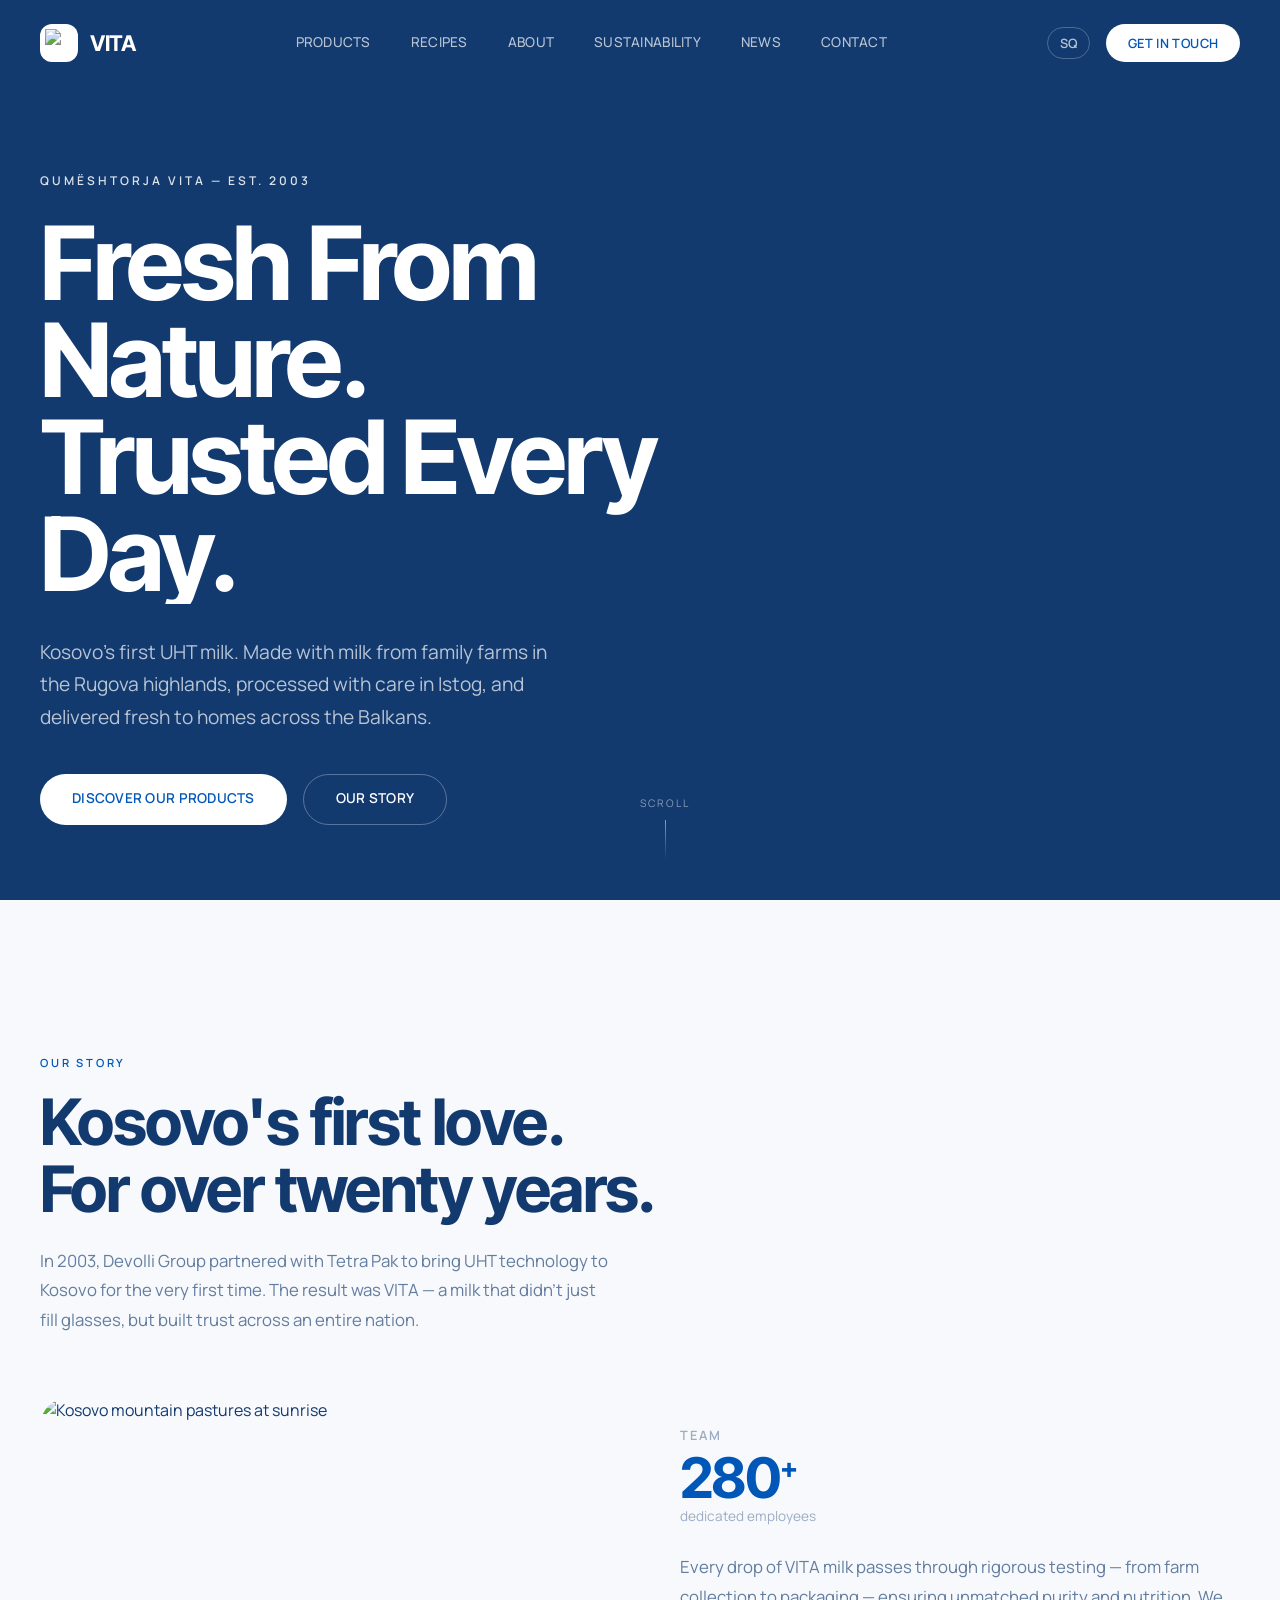
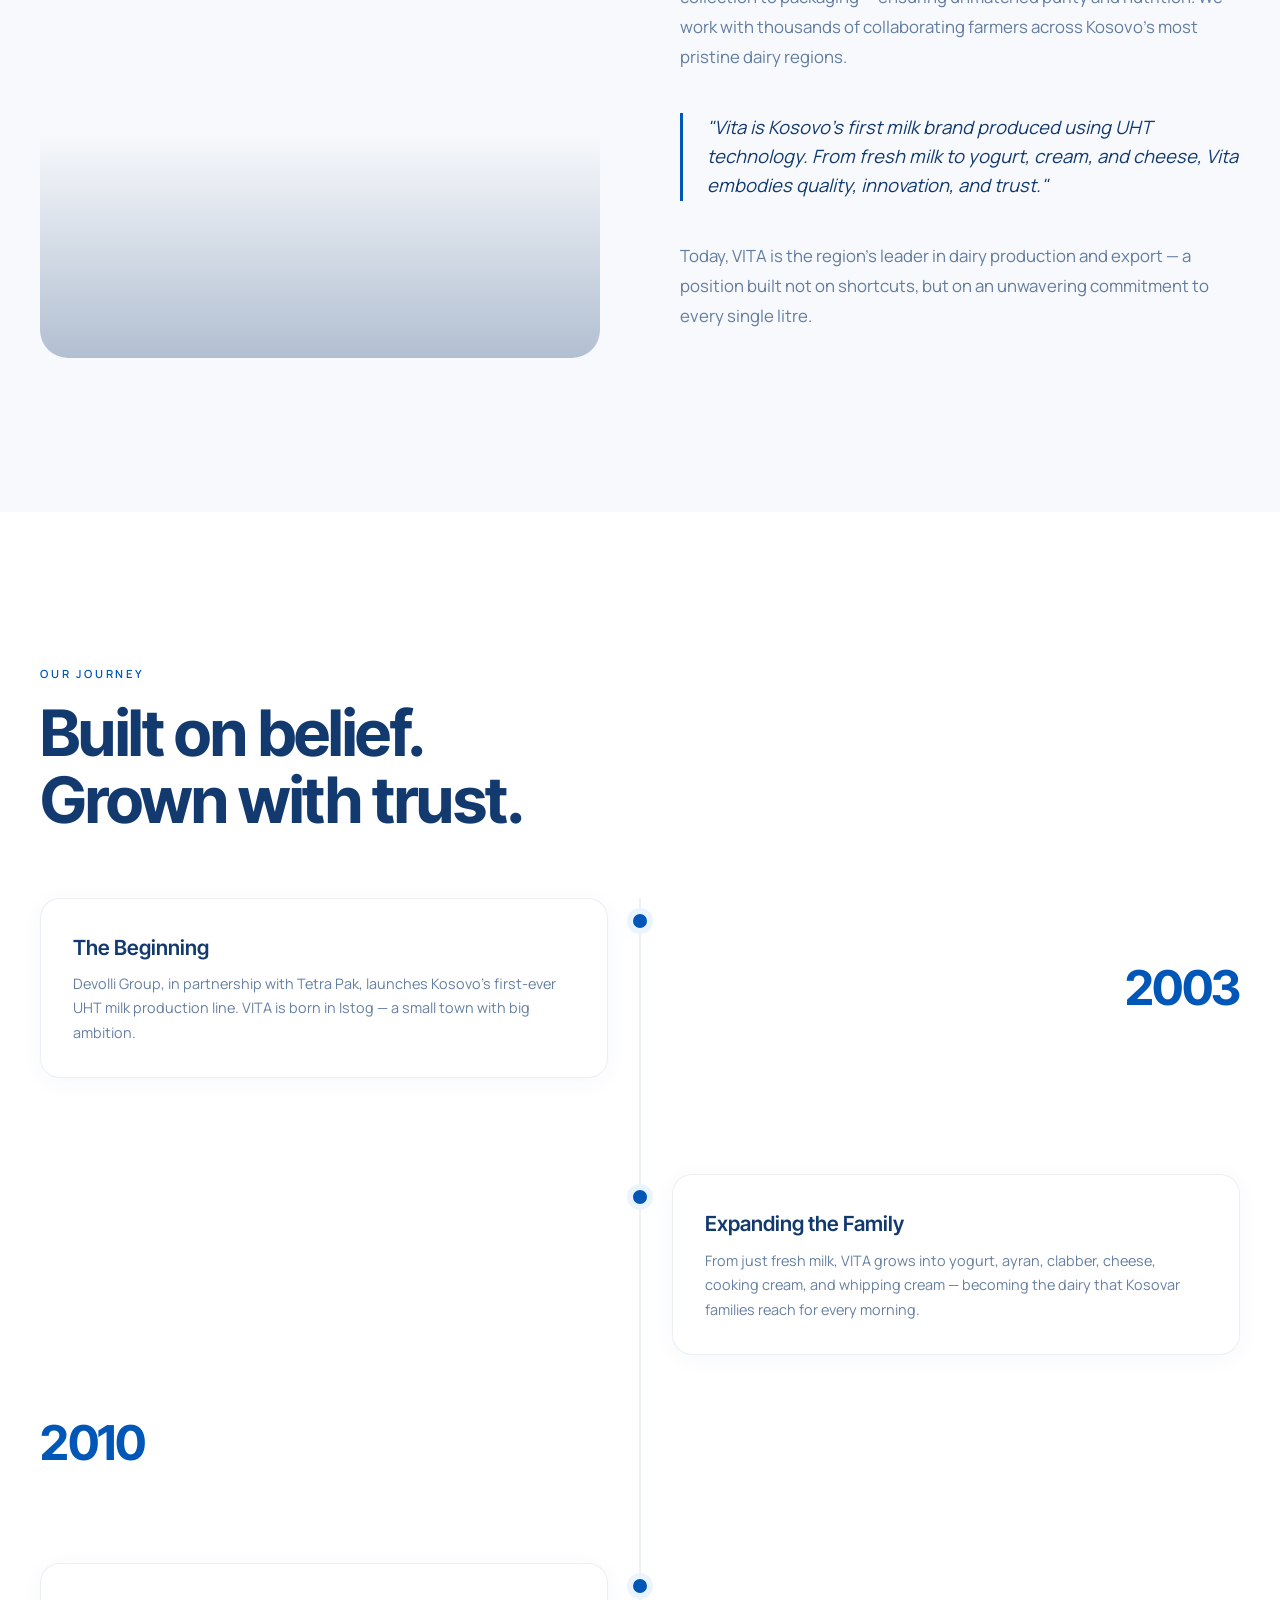
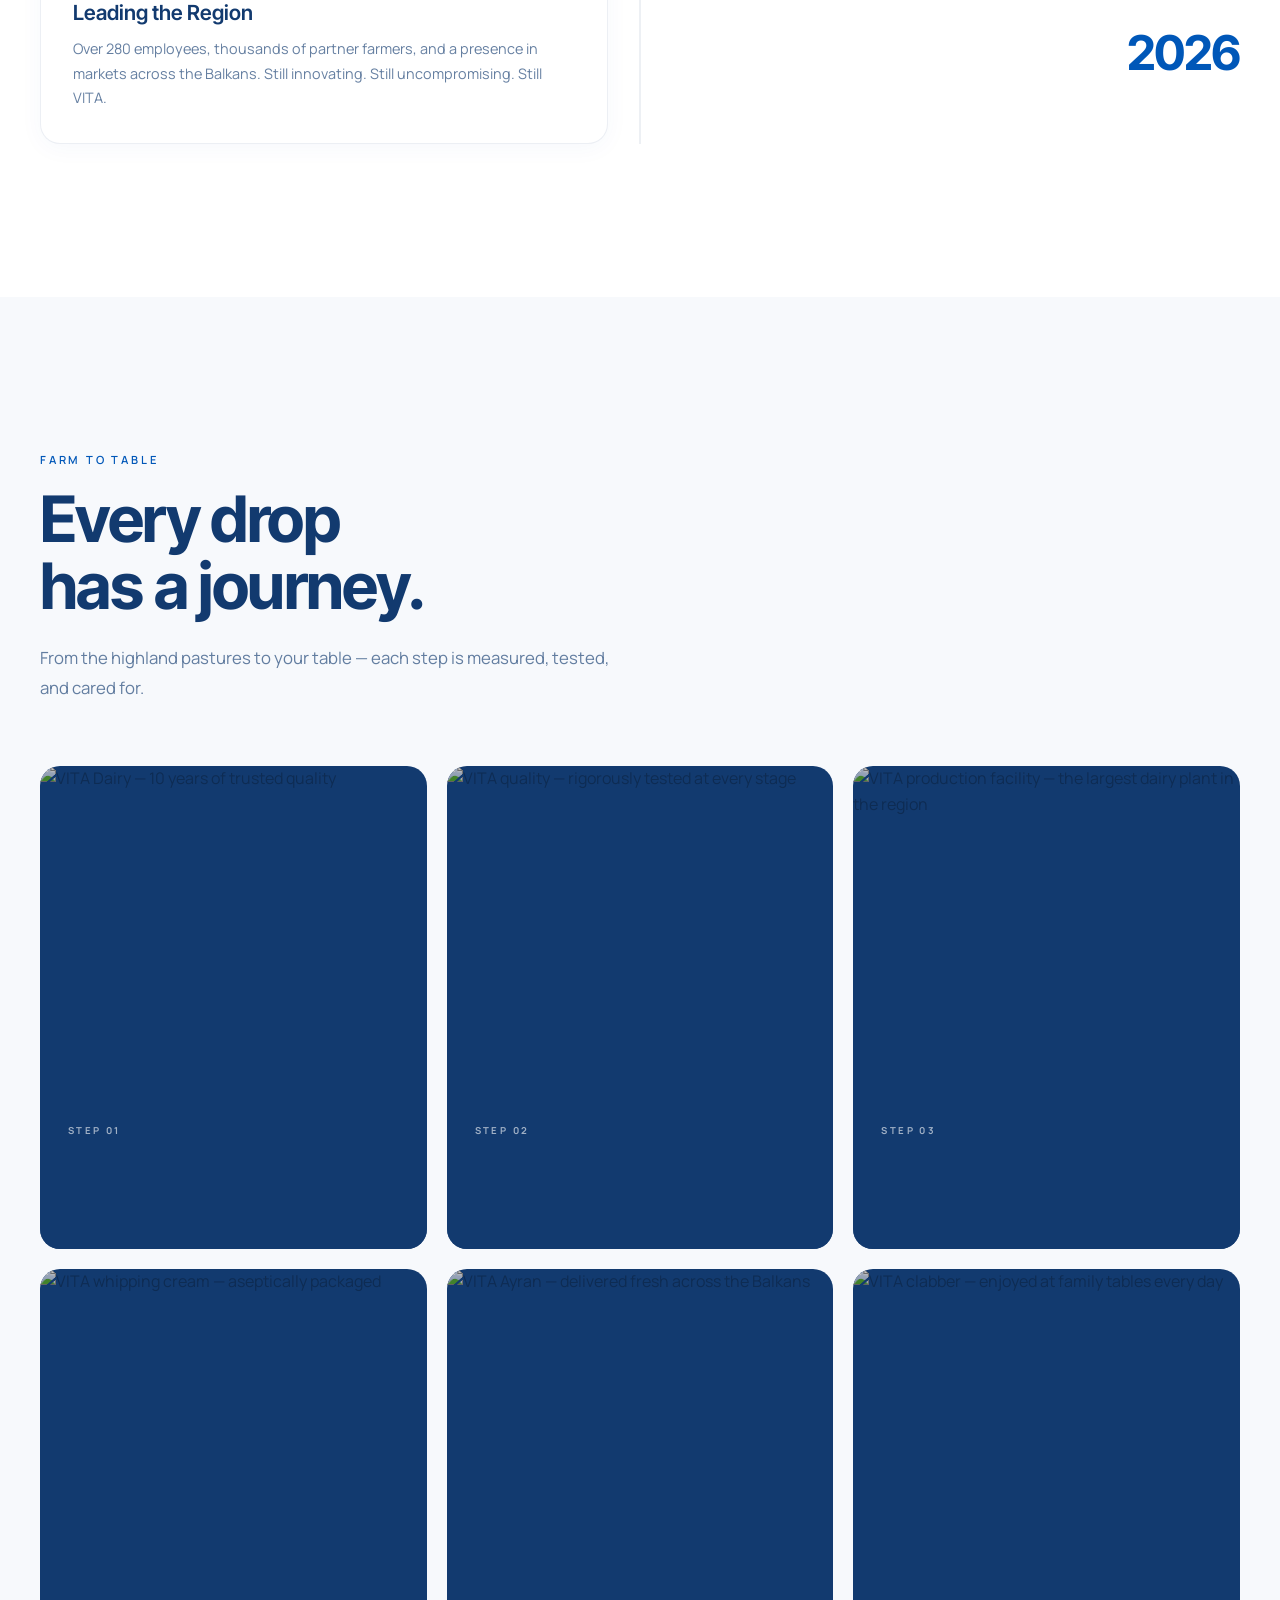
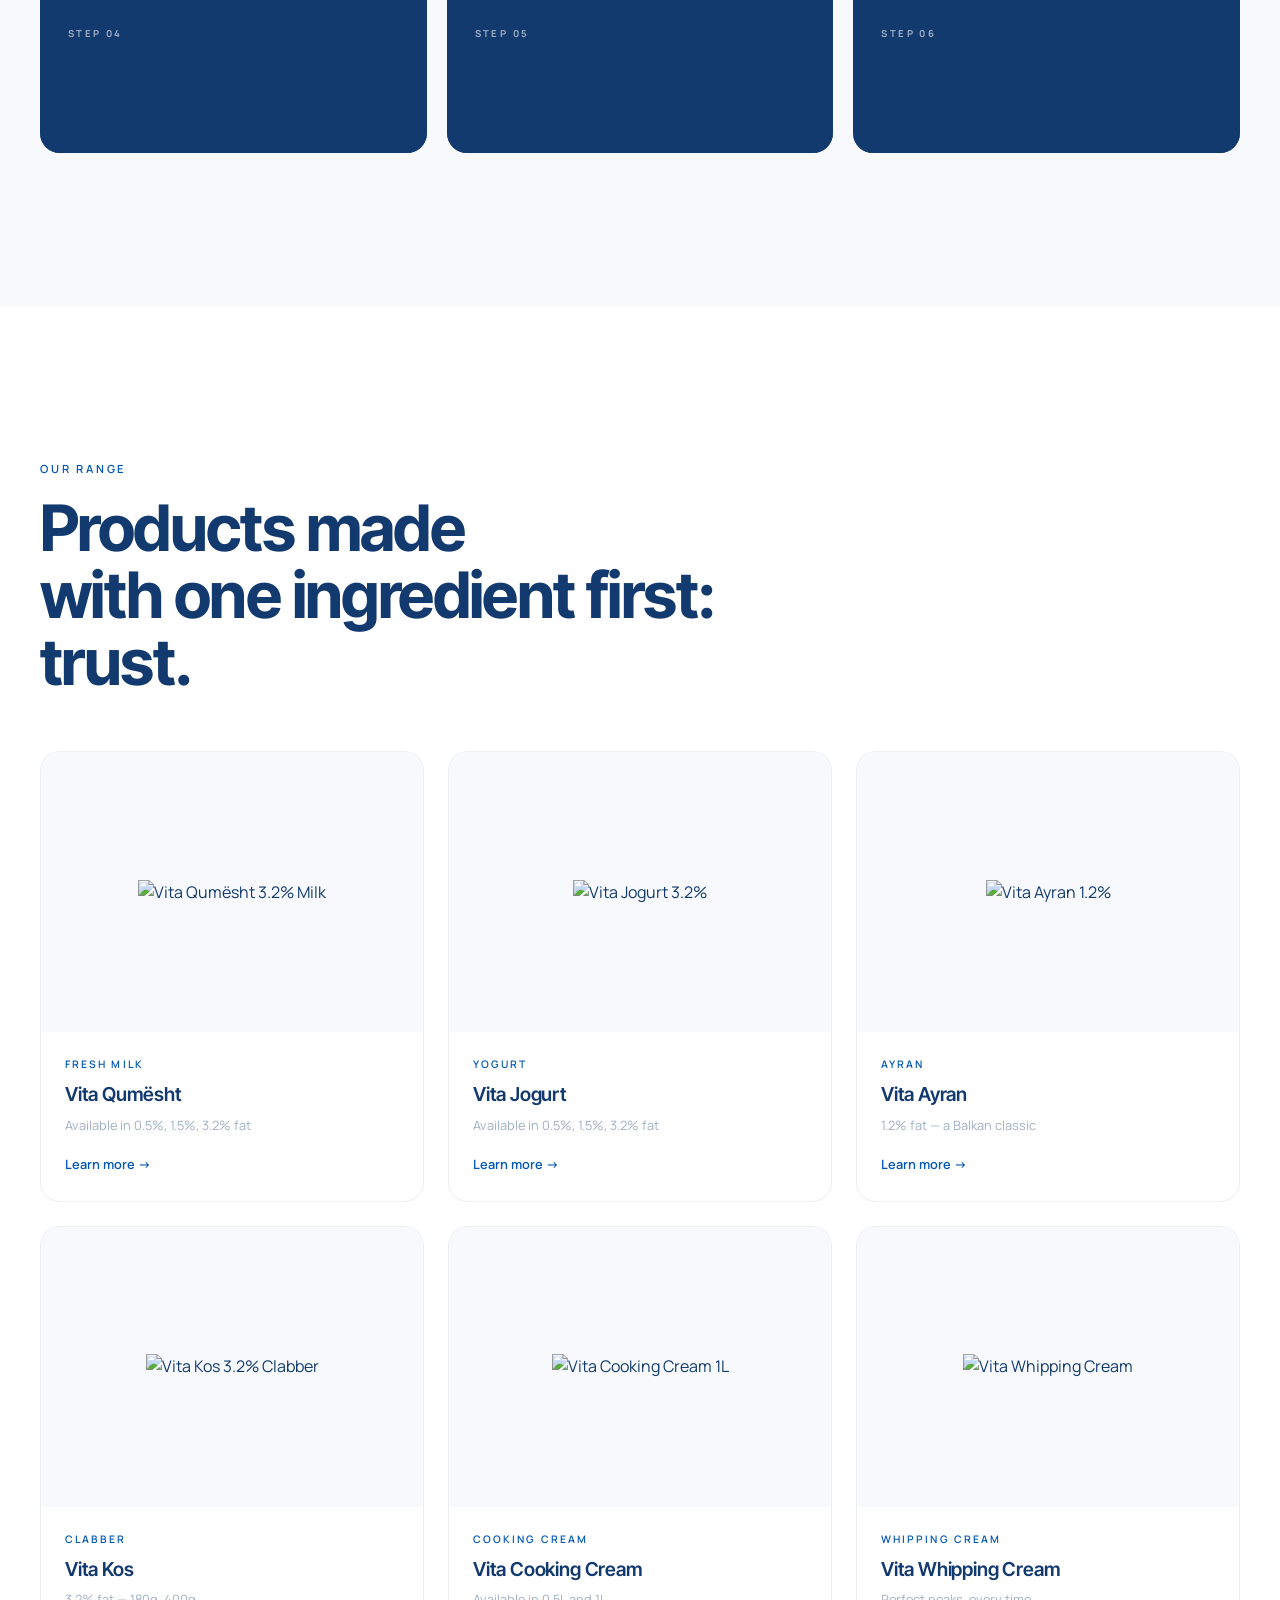
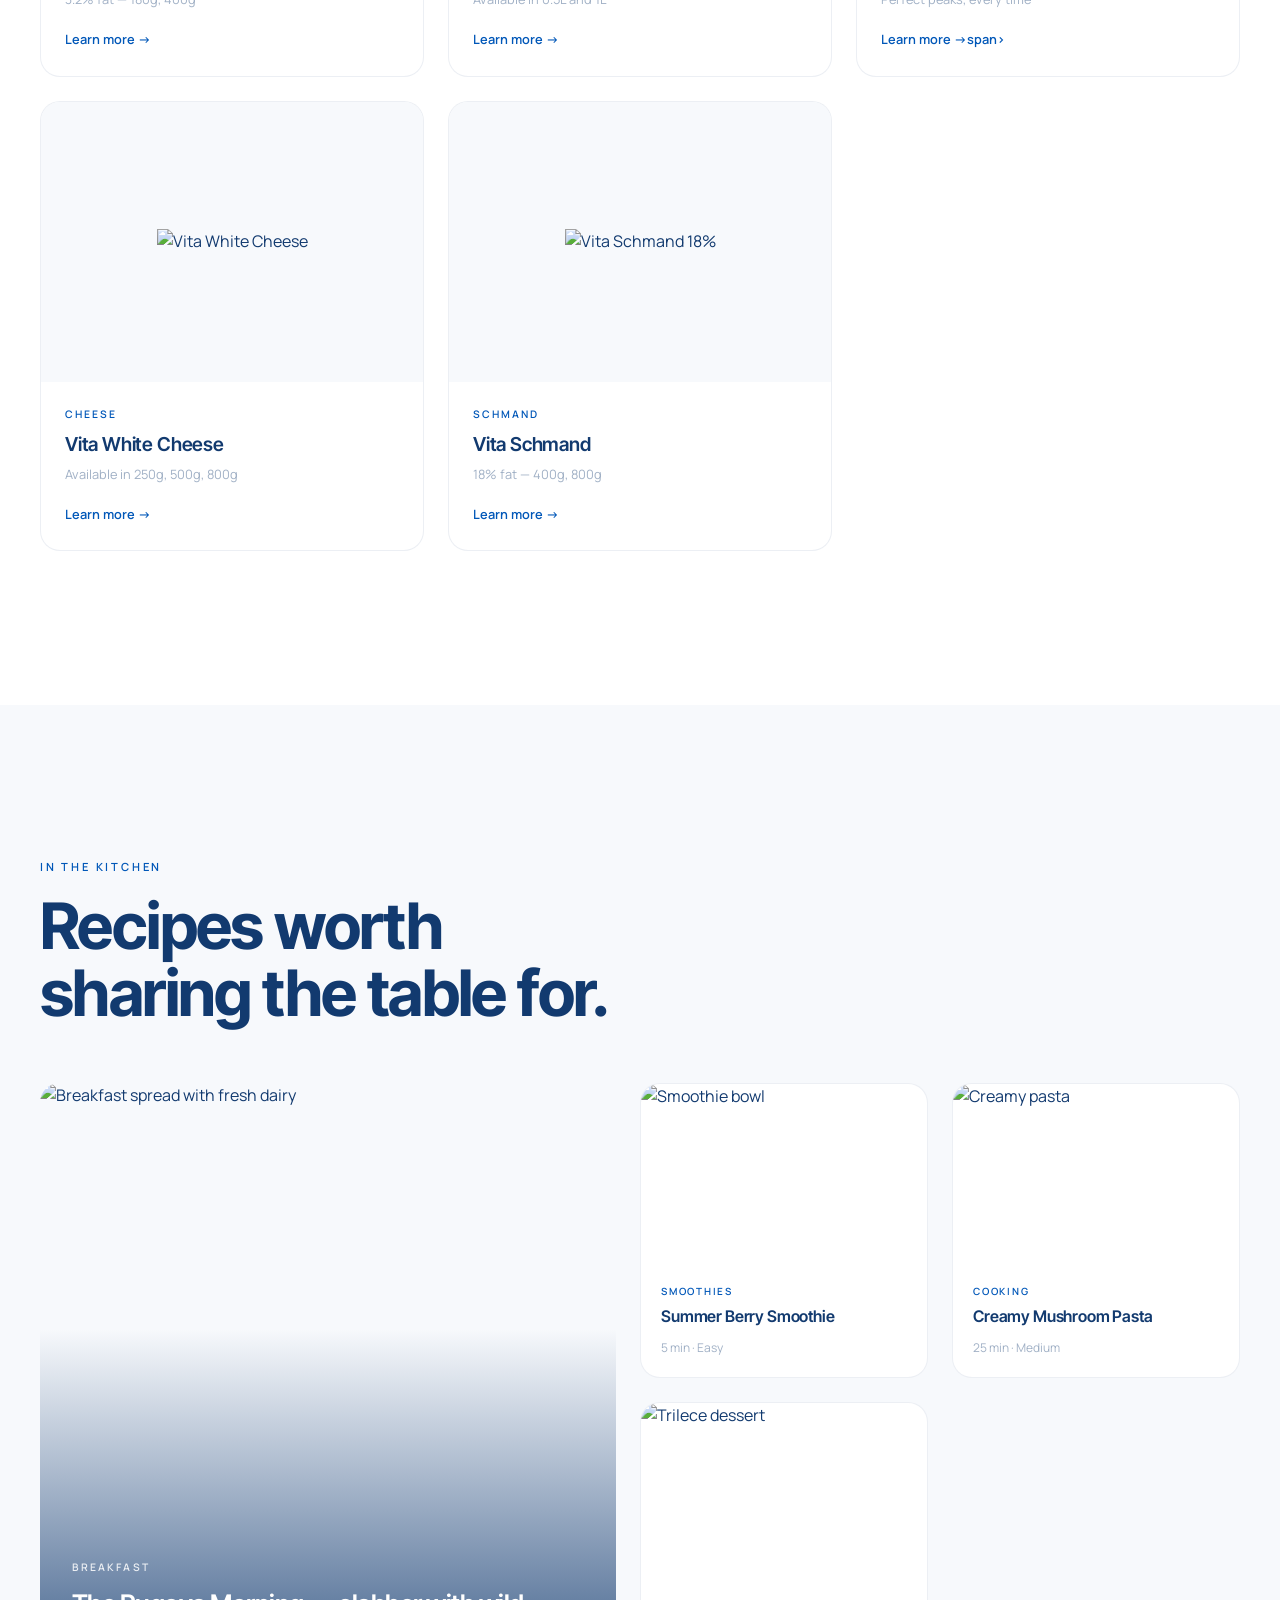
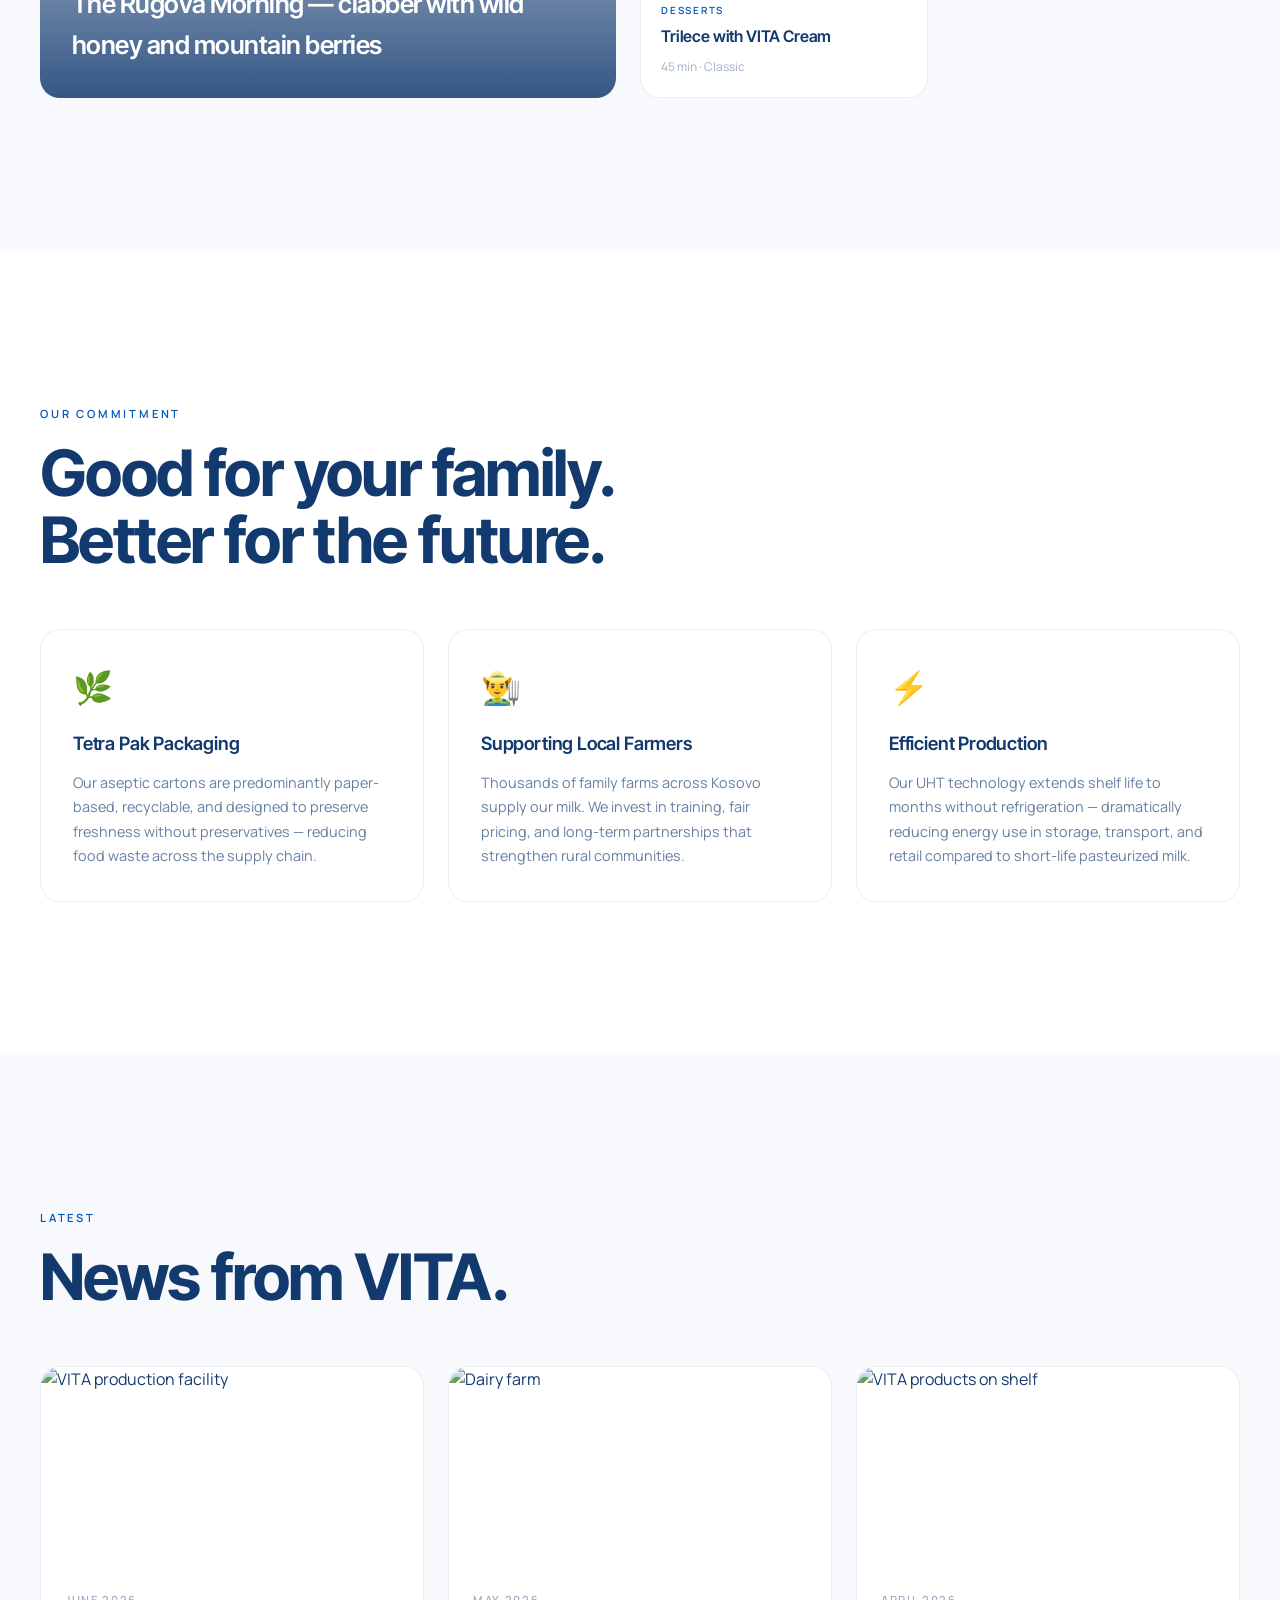
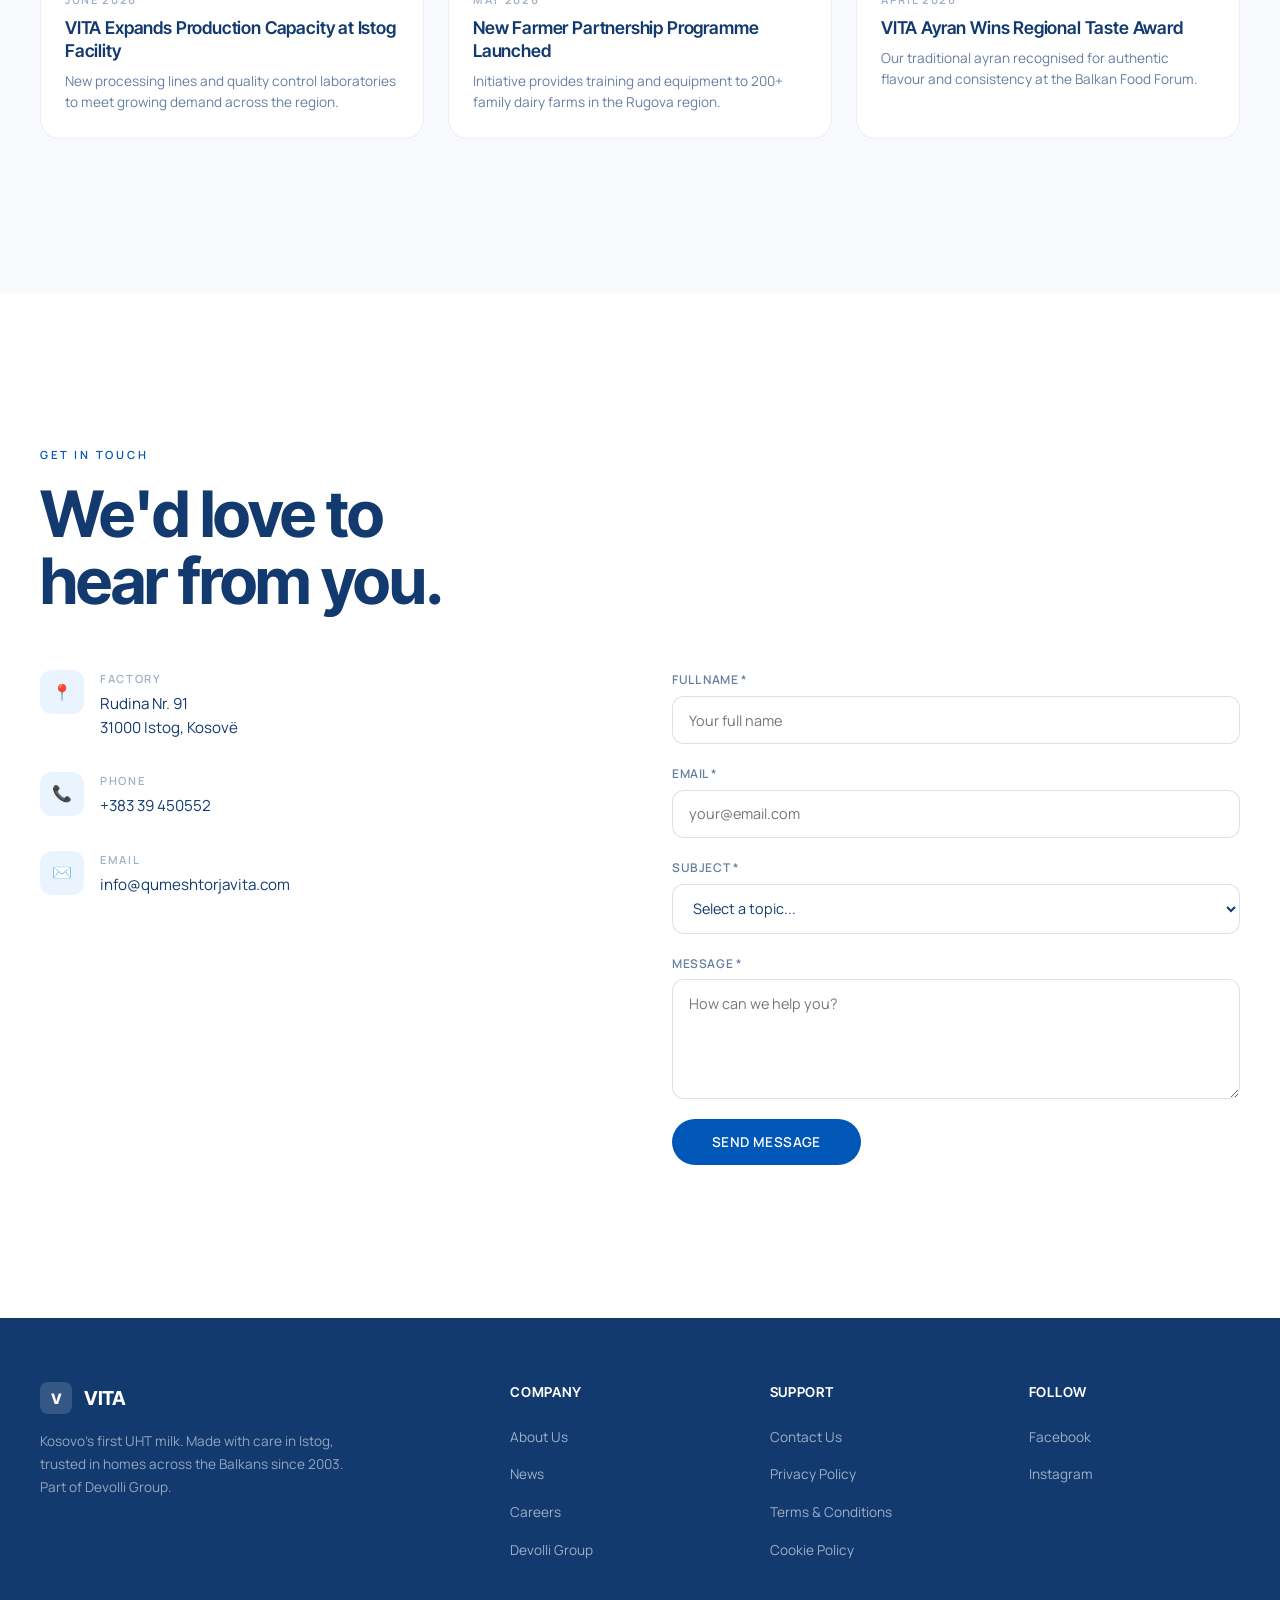
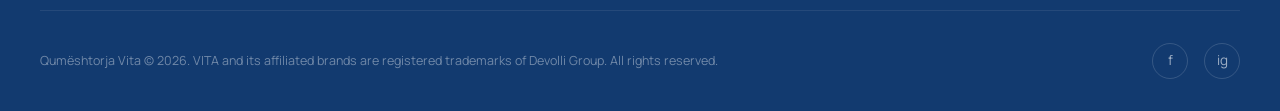
==== index.html @ fe82a1d5 "app" ====
<!DOCTYPE html>
<html lang="en">
<head>
<meta charset="UTF-8">
<meta name="viewport" content="width=device-width, initial-scale=1.0">
<meta name="description" content="VITA Dairy — Kosovo's first UHT milk. Fresh from nature, trusted every day. Discover our range of milk, yogurt, ayran, clabber, cheese, cream, and schmand.">
<meta name="theme-color" content="#0057B8">
<title>VITA Dairy — Fresh From Nature. Trusted Every Day.</title>
<link rel="preconnect" href="https://fonts.googleapis.com">
<link rel="preconnect" href="https://fonts.gstatic.com" crossorigin>
<link href="https://fonts.googleapis.com/css2?family=Inter+Tight:ital,wght@0,300;0,400;0,500;0,600;0,700;0,800;1,400&family=Manrope:wght@300;400;500;600;700;800&display=swap" rel="stylesheet">
<style>
/* ============================================
   VITA DAIRY — Premium Brand Website
   Clean, fresh, dairy-inspired. Blue + white.
   ============================================ */

:root {
  --blue-primary: #0057B8;
  --blue-secondary: #4A90E2;
  --blue-light: #EAF4FF;
  --blue-dark: #123A6F;
  --gray-light: #F7F9FC;
  --white: #FFFFFF;
  --text-primary: #123A6F;
  --text-secondary: rgba(18,58,111,0.65);
  --text-tertiary: rgba(18,58,111,0.4);
  --text-on-dark: #FFFFFF;
  --text-on-dark-dim: rgba(255,255,255,0.7);
  --border-subtle: rgba(18,58,111,0.08);
  --border-soft: rgba(18,58,111,0.15);
  --font-display: 'Inter Tight', sans-serif;
  --font-body: 'Manrope', sans-serif;
  --radius-sm: 12px;
  --radius-md: 20px;
  --radius-lg: 28px;
  --radius-xl: 36px;
  --ease-out: cubic-bezier(0.19, 1, 0.22, 1);
  --section-pad: clamp(5rem, 12vw, 10rem);
  --container: 90rem;
}

*, *::before, *::after { margin: 0; padding: 0; box-sizing: border-box; }

html { scroll-behavior: smooth; font-size: 16px; -webkit-font-smoothing: antialiased; -moz-osx-font-smoothing: grayscale; }
body { background: var(--white); color: var(--text-primary); font-family: var(--font-body); line-height: 1.6; overflow-x: hidden; }
img { max-width: 100%; display: block; }
a { color: inherit; text-decoration: none; }
button { border: none; background: none; cursor: pointer; font-family: inherit; color: inherit; }
ul { list-style: none; }

::selection { background: var(--blue-primary); color: var(--white); }

::-webkit-scrollbar { width: 6px; }
::-webkit-scrollbar-track { background: var(--gray-light); }
::-webkit-scrollbar-thumb { background: rgba(0,87,184,0.2); border-radius: 3px; }
::-webkit-scrollbar-thumb:hover { background: rgba(0,87,184,0.4); }

/* ============================================
   NAVIGATION
   ============================================ */
.nav { position: fixed; top: 0; left: 0; width: 100%; z-index: 1000; padding: 1.5rem 2.5rem; transition: all 0.4s var(--ease-out); display: flex; align-items: center; justify-content: space-between; }
.nav.scrolled { background: rgba(255,255,255,0.92); backdrop-filter: blur(20px); -webkit-backdrop-filter: blur(20px); padding: 0.9rem 2.5rem; border-bottom: 1px solid var(--border-subtle); box-shadow: 0 1px 0 rgba(0,0,0,0.04); }
.nav__logo { display: flex; align-items: center; gap: 0.75rem; font-family: var(--font-display); font-weight: 700; font-size: 1.35rem; letter-spacing: -0.02em; color: var(--white); transition: color 0.4s; }
.nav.scrolled .nav__logo { color: var(--blue-dark); }
.nav__logo-mark { width: 38px; height: 38px; background: var(--white); border-radius: var(--radius-sm); display: flex; align-items: center; justify-content: center; overflow: hidden; flex-shrink: 0; }
.nav__logo-mark img { width: 28px; height: 28px; object-fit: contain; }
.nav__links { display: flex; gap: 2.5rem; align-items: center; }
.nav__link { font-size: 0.85rem; font-weight: 500; letter-spacing: 0.02em; text-transform: uppercase; color: var(--text-on-dark-dim); transition: color 0.3s; position: relative; }
.nav.scrolled .nav__link { color: var(--text-secondary); }
.nav__link::after { content: ''; position: absolute; bottom: -4px; left: 0; width: 0; height: 1.5px; background: var(--blue-primary); transition: width 0.3s var(--ease-out); }
.nav__link:hover { color: var(--white); }
.nav.scrolled .nav__link:hover { color: var(--blue-primary); }
.nav__link:hover::after { width: 100%; }
.nav__actions { display: flex; gap: 1rem; align-items: center; }
.nav__lang { font-size: 0.8rem; font-weight: 600; padding: 0.4rem 0.75rem; border: 1px solid rgba(255,255,255,0.25); border-radius: 100px; color: var(--text-on-dark-dim); transition: all 0.3s; }
.nav.scrolled .nav__lang { border-color: var(--border-soft); color: var(--text-secondary); }
.nav__lang:hover { border-color: var(--white); color: var(--white); }
.nav.scrolled .nav__lang:hover { border-color: var(--blue-primary); color: var(--blue-primary); }
.nav__cta { font-size: 0.8rem; font-weight: 600; padding: 0.55rem 1.35rem; background: var(--white); color: var(--blue-primary); border-radius: 100px; text-transform: uppercase; letter-spacing: 0.03em; transition: all 0.3s var(--ease-out); }
.nav__cta:hover { background: var(--blue-light); transform: translateY(-1px); box-shadow: 0 8px 24px rgba(0,87,184,0.15); }
.nav__hamburger { display: none; flex-direction: column; gap: 4px; padding: 8px; }
.nav__hamburger span { width: 22px; height: 2px; background: var(--white); border-radius: 2px; transition: all 0.3s var(--ease-out); }
.nav.scrolled .nav__hamburger span { background: var(--blue-dark); }

/* Mobile nav */
.mobile-nav { position: fixed; inset: 0; z-index: 999; background: rgba(255,255,255,0.98); backdrop-filter: blur(30px); display: flex; flex-direction: column; align-items: center; justify-content: center; gap: 2rem; opacity: 0; pointer-events: none; transition: opacity 0.4s var(--ease-out); }
.mobile-nav.open { opacity: 1; pointer-events: auto; }
.mobile-nav__link { font-family: var(--font-display); font-size: 2rem; font-weight: 600; letter-spacing: -0.02em; color: var(--text-secondary); transition: color 0.3s; }
.mobile-nav__link:hover { color: var(--blue-primary); }

/* ============================================
   HERO
   ============================================ */
.hero { position: relative; height: 100vh; min-height: 700px; display: flex; align-items: center; overflow: hidden; background: var(--blue-dark); }
.hero__bg { position: absolute; inset: 0; }
.hero__bg::after { content: ''; position: absolute; inset: 0; background: linear-gradient(180deg, rgba(18,58,111,0.25) 0%, rgba(18,58,111,0.4) 60%, rgba(18,58,111,0.9) 100%); }
.hero__bg-img { width: 100%; height: 100%; object-fit: cover; }
.hero__content { position: relative; z-index: 2; padding: 0 2.5rem; max-width: var(--container); margin: 0 auto; width: 100%; padding-top: 6rem; }
.hero__eyebrow { font-family: var(--font-body); font-size: 0.75rem; font-weight: 600; letter-spacing: 0.25em; text-transform: uppercase; color: rgba(255,255,255,0.85); margin-bottom: 1.5rem; opacity: 0; animation: fadeUp 1s 0.3s var(--ease-out) forwards; }
.hero__title { font-family: var(--font-display); font-size: clamp(3.5rem, 8vw, 7rem); font-weight: 700; line-height: 0.95; letter-spacing: -0.03em; color: var(--white); max-width: 10ch; }
.hero__title-line { display: block; overflow: hidden; }
.hero__title-line span { display: block; opacity: 0; animation: revealText 1s var(--ease-out) forwards; }
.hero__title-line:nth-child(1) span { animation-delay: 0.5s; }
.hero__title-line:nth-child(2) span { animation-delay: 0.7s; }
.hero__desc { font-size: clamp(1rem, 1.5vw, 1.2rem); color: var(--text-on-dark-dim); max-width: 32rem; margin-top: 2rem; line-height: 1.7; opacity: 0; animation: fadeUp 1s 1s var(--ease-out) forwards; }
.hero__actions { display: flex; gap: 1rem; margin-top: 2.5rem; flex-wrap: wrap; opacity: 0; animation: fadeUp 1s 1.2s var(--ease-out) forwards; }
.btn { display: inline-flex; align-items: center; gap: 0.5rem; font-family: var(--font-body); font-size: 0.85rem; font-weight: 600; padding: 0.85rem 2rem; border-radius: 100px; letter-spacing: 0.02em; transition: all 0.4s var(--ease-out); text-transform: uppercase; }
.btn--primary { background: var(--white); color: var(--blue-primary); }
.btn--primary:hover { background: var(--blue-light); transform: translateY(-2px); box-shadow: 0 12px 32px rgba(0,87,184,0.2); }
.btn--ghost { border: 1.5px solid rgba(255,255,255,0.3); color: var(--white); }
.btn--ghost:hover { border-color: var(--white); background: rgba(255,255,255,0.08); transform: translateY(-2px); }
.hero__scroll { position: absolute; bottom: 2.5rem; left: 50%; transform: translateX(-50%); z-index: 2; display: flex; flex-direction: column; align-items: center; gap: 0.5rem; opacity: 0; animation: fadeUp 1s 1.5s var(--ease-out) forwards; }
.hero__scroll-text { font-size: 0.65rem; letter-spacing: 0.2em; text-transform: uppercase; color: rgba(255,255,255,0.5); }
.hero__scroll-line { width: 1px; height: 40px; background: linear-gradient(to bottom, rgba(255,255,255,0.5), transparent); animation: scrollPulse 2s ease-in-out infinite; }

@keyframes fadeUp { from { opacity: 0; transform: translateY(20px); } to { opacity: 1; transform: translateY(0); } }
@keyframes revealText { from { opacity: 0; transform: translateY(100%); } to { opacity: 1; transform: translateY(0); } }
@keyframes scrollPulse { 0%, 100% { opacity: 0.4; transform: scaleY(0.8); } 50% { opacity: 1; transform: scaleY(1); } }

/* ============================================
   SECTION
   ============================================ */
.section { padding: var(--section-pad) 2.5rem; }
.section--alt { background: var(--gray-light); }
.section__inner { max-width: var(--container); margin: 0 auto; }
.section__eyebrow { font-family: var(--font-body); font-size: 0.7rem; font-weight: 600; letter-spacing: 0.25em; text-transform: uppercase; color: var(--blue-primary); margin-bottom: 1rem; }
.section__title { font-family: var(--font-display); font-size: clamp(2.2rem, 5vw, 4rem); font-weight: 700; line-height: 1.05; letter-spacing: -0.025em; margin-bottom: 1.5rem; color: var(--blue-dark); }
.section__desc { font-size: 1.05rem; color: var(--text-secondary); max-width: 36rem; line-height: 1.75; }

/* ============================================
   REVEAL
   ============================================ */
.reveal { opacity: 0; transform: translateY(40px); transition: all 0.9s var(--ease-out); }
.reveal.visible { opacity: 1; transform: translateY(0); }
.reveal--delay-1 { transition-delay: 0.1s; }
.reveal--delay-2 { transition-delay: 0.2s; }
.reveal--delay-3 { transition-delay: 0.3s; }
.reveal--delay-4 { transition-delay: 0.4s; }

/* ============================================
   ABOUT
   ============================================ */
.about__grid { display: grid; grid-template-columns: 1fr 1fr; gap: 5rem; align-items: center; margin-top: 4rem; }
.about__image-wrap { position: relative; border-radius: var(--radius-lg); overflow: hidden; }
.about__image-wrap img { width: 100%; height: 560px; object-fit: cover; display: block; }
.about__image-wrap::after { content: ''; position: absolute; inset: 0; background: linear-gradient(180deg, transparent 60%, rgba(18,58,111,0.3) 100%); }
.about__content { display: flex; flex-direction: column; gap: 1.5rem; }
.about__stat { font-family: var(--font-display); font-size: 3.5rem; font-weight: 700; letter-spacing: -0.03em; color: var(--blue-primary); line-height: 1; }
.about__stat-label { font-family: var(--font-body); font-size: 0.8rem; font-weight: 600; letter-spacing: 0.15em; text-transform: uppercase; color: var(--text-tertiary); margin-bottom: 0.3rem; }
.about__text { font-size: 1.05rem; color: var(--text-secondary); line-height: 1.8; }
.about__quote { padding-left: 1.5rem; border-left: 3px solid var(--blue-primary); font-style: italic; color: var(--blue-dark); font-size: 1.15rem; line-height: 1.6; margin: 1rem 0; }

/* ============================================
   TIMELINE
   ============================================ */
.timeline__track { position: relative; margin-top: 4rem; }
.timeline__line { position: absolute; left: 50%; top: 0; bottom: 0; width: 1px; background: var(--border-soft); transform: translateX(-50%); }
.timeline__item { display: grid; grid-template-columns: 1fr 1fr; gap: 4rem; align-items: center; margin-bottom: 6rem; position: relative; }
.timeline__item:nth-child(even) { direction: rtl; }
.timeline__item:nth-child(even) .timeline__card { direction: ltr; }
.timeline__item:last-child { margin-bottom: 0; }
.timeline__dot { position: absolute; left: 50%; top: 1rem; transform: translateX(-50%); width: 14px; height: 14px; background: var(--blue-primary); border-radius: 50%; z-index: 2; box-shadow: 0 0 0 6px var(--blue-light); }
.timeline__year { font-family: var(--font-display); font-size: 3rem; font-weight: 700; letter-spacing: -0.03em; color: var(--blue-primary); line-height: 1; }
.timeline__card { background: var(--white); border: 1px solid var(--border-subtle); border-radius: var(--radius-md); padding: 2rem; box-shadow: 0 4px 24px rgba(0,87,184,0.04); }
.timeline__card h3 { font-family: var(--font-display); font-size: 1.3rem; font-weight: 600; margin-bottom: 0.5rem; color: var(--blue-dark); }
.timeline__card p { font-size: 0.9rem; color: var(--text-secondary); line-height: 1.7; }

/* ============================================
   PRODUCTS
   ============================================ */
.products__grid { display: grid; grid-template-columns: repeat(3, 1fr); gap: 1.5rem; margin-top: 3.5rem; }
.product-card { position: relative; background: var(--white); border: 1px solid var(--border-subtle); border-radius: var(--radius-md); overflow: hidden; cursor: pointer; transition: all 0.5s var(--ease-out); }
.product-card:hover { transform: translateY(-8px); border-color: var(--border-soft); box-shadow: 0 24px 48px rgba(0,87,184,0.08); }
.product-card__image { height: 280px; position: relative; overflow: hidden; background: var(--gray-light); display: flex; align-items: center; justify-content: center; padding: 2rem; }
.product-card__image img { max-height: 100%; max-width: 100%; object-fit: contain; transition: transform 0.8s var(--ease-out); }
.product-card:hover .product-card__image img { transform: scale(1.06); }
.product-card__badge { position: absolute; top: 1rem; right: 1rem; background: var(--blue-primary); color: var(--white); font-size: 0.65rem; font-weight: 700; padding: 0.3rem 0.75rem; border-radius: 100px; letter-spacing: 0.08em; text-transform: uppercase; z-index: 2; }
.product-card__body { padding: 1.5rem; }
.product-card__cat { font-size: 0.65rem; font-weight: 600; letter-spacing: 0.2em; text-transform: uppercase; color: var(--blue-primary); margin-bottom: 0.4rem; }
.product-card__name { font-family: var(--font-display); font-size: 1.2rem; font-weight: 600; letter-spacing: -0.01em; margin-bottom: 0.3rem; color: var(--blue-dark); }
.product-card__variants { font-size: 0.8rem; color: var(--text-tertiary); margin-bottom: 1rem; }
.product-card__link { display: inline-flex; align-items: center; gap: 0.4rem; font-size: 0.8rem; font-weight: 600; color: var(--blue-primary); transition: gap 0.3s var(--ease-out); }
.product-card__link:hover { gap: 0.7rem; }

/* ============================================
   FARM-TO-TABLE / PROCESS
   ============================================ */
.process__grid { display: grid; grid-template-columns: repeat(3, 1fr); gap: 1.25rem; margin-top: 4rem; }
.process-card { position: relative; border-radius: var(--radius-md); overflow: hidden; cursor: pointer; aspect-ratio: 4/5; background: var(--blue-dark); }
.process-card__img { width: 100%; height: 100%; object-fit: cover; transition: transform 0.7s var(--ease-out), filter 0.7s var(--ease-out); filter: brightness(0.75); }
.process-card:hover .process-card__img { transform: scale(1.07); filter: brightness(0.95); }
.process-card:hover { box-shadow: 0 28px 56px rgba(0,87,184,0.18); }
.process-card__overlay { position: absolute; inset: 0; background: linear-gradient(180deg, transparent 35%, rgba(18,58,111,0.85) 100%); display: flex; flex-direction: column; justify-content: flex-end; padding: 1.75rem; }
.process-card__step { font-size: 0.6rem; font-weight: 700; letter-spacing: 0.25em; text-transform: uppercase; color: rgba(255,255,255,0.6); margin-bottom: 0.35rem; }
.process-card__title { font-family: var(--font-display); font-size: 1.25rem; font-weight: 600; letter-spacing: -0.02em; color: var(--white); margin-bottom: 0.35rem; transform: translateY(12px); opacity: 0; transition: all 0.5s 0.05s var(--ease-out); }
.process-card:hover .process-card__title { transform: translateY(0); opacity: 1; }
.process-card__desc { font-size: 0.8rem; color: rgba(255,255,255,0.65); line-height: 1.55; transform: translateY(12px); opacity: 0; transition: all 0.5s 0.15s var(--ease-out); }
.process-card:hover .process-card__desc { transform: translateY(0); opacity: 1; }

/* ============================================
   RECIPES
   ============================================ */
.recipes__grid { display: grid; grid-template-columns: 2fr 1fr 1fr; gap: 1.5rem; margin-top: 3.5rem; }
.recipes__featured { grid-row: span 2; position: relative; border-radius: var(--radius-md); overflow: hidden; cursor: pointer; }
.recipes__featured img { width: 100%; height: 100%; min-height: 450px; object-fit: cover; transition: transform 0.8s var(--ease-out); }
.recipes__featured:hover img { transform: scale(1.04); }
.recipes__featured-overlay { position: absolute; inset: 0; background: linear-gradient(180deg, transparent 40%, rgba(18,58,111,0.85) 100%); display: flex; flex-direction: column; justify-content: flex-end; padding: 2rem; }
.recipes__featured-overlay .recipes__cat { font-size: 0.65rem; font-weight: 600; letter-spacing: 0.2em; text-transform: uppercase; color: rgba(255,255,255,0.85); margin-bottom: 0.5rem; }
.recipes__featured-overlay h3 { font-family: var(--font-display); font-size: 1.6rem; font-weight: 600; letter-spacing: -0.02em; color: var(--white); }
.recipe-card { position: relative; border-radius: var(--radius-md); overflow: hidden; cursor: pointer; background: var(--white); border: 1px solid var(--border-subtle); transition: all 0.4s var(--ease-out); }
.recipe-card:hover { transform: translateY(-4px); border-color: var(--border-soft); box-shadow: 0 12px 32px rgba(0,87,184,0.06); }
.recipe-card img { width: 100%; height: 180px; object-fit: cover; }
.recipe-card__body { padding: 1.25rem; }
.recipe-card__cat { font-size: 0.62rem; font-weight: 600; letter-spacing: 0.18em; text-transform: uppercase; color: var(--blue-primary); margin-bottom: 0.3rem; }
.recipe-card__title { font-family: var(--font-display); font-size: 1rem; font-weight: 600; letter-spacing: -0.01em; color: var(--blue-dark); }
.recipe-card__time { font-size: 0.75rem; color: var(--text-tertiary); margin-top: 0.5rem; }

/* ============================================
   SUSTAINABILITY
   ============================================ */
.sustainability__grid { display: grid; grid-template-columns: repeat(3, 1fr); gap: 1.5rem; margin-top: 3.5rem; }
.sus-card { background: var(--white); border: 1px solid var(--border-subtle); border-radius: var(--radius-md); padding: 2rem; transition: all 0.4s var(--ease-out); }
.sus-card:hover { border-color: var(--border-soft); transform: translateY(-4px); box-shadow: 0 16px 40px rgba(0,87,184,0.05); }
.sus-card__icon { font-size: 2rem; margin-bottom: 1rem; }
.sus-card__title { font-family: var(--font-display); font-size: 1.15rem; font-weight: 600; letter-spacing: -0.01em; margin-bottom: 0.75rem; color: var(--blue-dark); }
.sus-card__text { font-size: 0.9rem; color: var(--text-secondary); line-height: 1.7; }

/* ============================================
   NEWS
   ============================================ */
.news__grid { display: grid; grid-template-columns: repeat(3, 1fr); gap: 1.5rem; margin-top: 3.5rem; }
.news-card { background: var(--white); border: 1px solid var(--border-subtle); border-radius: var(--radius-md); overflow: hidden; transition: all 0.4s var(--ease-out); cursor: pointer; }
.news-card:hover { transform: translateY(-6px); border-color: var(--border-soft); box-shadow: 0 20px 40px rgba(0,87,184,0.06); }
.news-card__image { height: 200px; overflow: hidden; }
.news-card__image img { width: 100%; height: 100%; object-fit: cover; transition: transform 0.6s var(--ease-out); }
.news-card:hover .news-card__image img { transform: scale(1.05); }
.news-card__body { padding: 1.5rem; }
.news-card__date { font-size: 0.7rem; font-weight: 600; letter-spacing: 0.15em; text-transform: uppercase; color: var(--text-tertiary); margin-bottom: 0.5rem; }
.news-card__title { font-family: var(--font-display); font-size: 1.1rem; font-weight: 600; letter-spacing: -0.01em; margin-bottom: 0.5rem; line-height: 1.3; color: var(--blue-dark); }
.news-card__excerpt { font-size: 0.85rem; color: var(--text-secondary); line-height: 1.6; }

/* ============================================
   CONTACT
   ============================================ */
.contact__grid { display: grid; grid-template-columns: 1fr 1fr; gap: 4rem; margin-top: 3.5rem; }
.contact__info { display: flex; flex-direction: column; gap: 2rem; }
.contact__info-item { display: flex; gap: 1rem; align-items: flex-start; }
.contact__info-icon { width: 44px; height: 44px; background: var(--blue-light); border-radius: var(--radius-sm); display: flex; align-items: center; justify-content: center; font-size: 1rem; flex-shrink: 0; }
.contact__info-label { font-size: 0.7rem; font-weight: 600; letter-spacing: 0.15em; text-transform: uppercase; color: var(--text-tertiary); margin-bottom: 0.2rem; }
.contact__info-value { font-size: 0.95rem; color: var(--blue-dark); }
.contact__form { display: flex; flex-direction: column; gap: 1.25rem; }
.contact__field { display: flex; flex-direction: column; gap: 0.4rem; }
.contact__field label { font-size: 0.75rem; font-weight: 600; letter-spacing: 0.05em; text-transform: uppercase; color: var(--text-secondary); }
.contact__field input, .contact__field select, .contact__field textarea { padding: 0.85rem 1rem; background: var(--white); border: 1px solid var(--border-soft); border-radius: var(--radius-sm); color: var(--text-primary); font-family: var(--font-body); font-size: 0.9rem; transition: all 0.3s; outline: none; }
.contact__field input:focus, .contact__field select:focus, .contact__field textarea:focus { border-color: var(--blue-primary); box-shadow: 0 0 0 3px rgba(0,87,184,0.08); }
.contact__field textarea { min-height: 120px; resize: vertical; }
.contact__submit { align-self: flex-start; padding: 0.85rem 2.5rem; background: var(--blue-primary); color: var(--white); border: none; border-radius: 100px; font-family: var(--font-body); font-size: 0.85rem; font-weight: 600; letter-spacing: 0.03em; text-transform: uppercase; cursor: pointer; transition: all 0.4s var(--ease-out); }
.contact__submit:hover { background: var(--blue-dark); transform: translateY(-2px); box-shadow: 0 12px 32px rgba(0,87,184,0.25); }

/* ============================================
   FOOTER
   ============================================ */
.footer { background: var(--blue-dark); color: rgba(255,255,255,0.85); padding: 4rem 2.5rem 2rem; }
.footer__inner { max-width: var(--container); margin: 0 auto; }
.footer__grid { display: grid; grid-template-columns: 2fr 1fr 1fr 1fr; gap: 3rem; margin-bottom: 3rem; }
.footer__brand { display: flex; flex-direction: column; gap: 1rem; }
.footer__logo { display: flex; align-items: center; gap: 0.75rem; font-family: var(--font-display); font-weight: 700; font-size: 1.2rem; letter-spacing: -0.02em; color: var(--white); }
.footer__logo-mark { width: 32px; height: 32px; background: rgba(255,255,255,0.15); border-radius: 8px; display: flex; align-items: center; justify-content: center; font-size: 0.9rem; font-weight: 800; color: var(--white); flex-shrink: 0; }
.footer__desc { font-size: 0.85rem; color: rgba(255,255,255,0.55); line-height: 1.7; max-width: 20rem; }
.footer__col h4 { font-family: var(--font-display); font-size: 0.85rem; font-weight: 600; letter-spacing: 0.05em; text-transform: uppercase; margin-bottom: 1.25rem; color: var(--white); }
.footer__col ul { display: flex; flex-direction: column; gap: 0.75rem; }
.footer__col a { font-size: 0.85rem; color: rgba(255,255,255,0.6); transition: color 0.3s; }
.footer__col a:hover { color: var(--white); }
.footer__bottom { border-top: 1px solid rgba(255,255,255,0.08); padding-top: 2rem; display: flex; justify-content: space-between; align-items: center; flex-wrap: wrap; gap: 1rem; }
.footer__legal { font-size: 0.78rem; color: rgba(255,255,255,0.4); }
.footer__social { display: flex; gap: 1rem; }
.footer__social a { width: 36px; height: 36px; border: 1px solid rgba(255,255,255,0.15); border-radius: 50%; display: flex; align-items: center; justify-content: center; font-size: 0.85rem; color: rgba(255,255,255,0.6); transition: all 0.3s; }
.footer__social a:hover { border-color: var(--white); color: var(--white); background: rgba(255,255,255,0.08); }

/* ============================================
   RESPONSIVE
   ============================================ */
@media (max-width: 1024px) {
  .nav__links { display: none; }
  .nav__hamburger { display: flex; }
  .nav__actions .nav__cta { display: none; }
  .about__grid { grid-template-columns: 1fr; gap: 3rem; }
  .products__grid { grid-template-columns: repeat(2, 1fr); }
  .recipes__grid { grid-template-columns: 1fr 1fr; }
  .recipes__featured { grid-row: span 1; }
  .recipes__featured img { min-height: 300px; }
  .news__grid { grid-template-columns: repeat(2, 1fr); }
  .contact__grid { grid-template-columns: 1fr; gap: 3rem; }
  .footer__grid { grid-template-columns: 1fr 1fr; }
  .timeline__item { grid-template-columns: 1fr; gap: 1.5rem; }
  .timeline__item:nth-child(even) { direction: ltr; }
  .timeline__line { left: 2rem; }
  .timeline__dot { left: 2rem; }
  .timeline__year { font-size: 2rem; }
  .process__grid { grid-template-columns: repeat(2, 1fr); }
}

@media (max-width: 640px) {
  .nav { padding: 1rem 1.25rem; }
  .nav.scrolled { padding: 0.75rem 1.25rem; }
  .section { padding: 3.5rem 1.25rem; }
  .hero__content { padding: 0 1.25rem; }
  .hero__title { font-size: clamp(2.5rem, 10vw, 3.5rem); }
  .products__grid { grid-template-columns: 1fr; }
  .recipes__grid { grid-template-columns: 1fr; }
  .news__grid { grid-template-columns: 1fr; }
  .sustainability__grid { grid-template-columns: 1fr; }
  .process__grid { grid-template-columns: 1fr; }
  .footer__grid { grid-template-columns: 1fr; gap: 2rem; }
  .footer__bottom { flex-direction: column; text-align: center; }
}
</style>
</head>
<body>

<!-- ============================================
     NAVIGATION
     ============================================ -->
<nav class="nav" id="nav">
  <a href="#" class="nav__logo">
    <div class="nav__logo-mark">
      <img src="https://www.qumeshtorjavita.com/wp-content/uploads/2025/09/cropped-Vitalogo@3x-2025-07-01-e1758449541308.png" alt="VITA">
    </div>
    VITA
  </a>
  <div class="nav__links">
    <a href="#products" class="nav__link">Products</a>
    <a href="#recipes" class="nav__link">Recipes</a>
    <a href="#about" class="nav__link">About</a>
    <a href="#sustainability" class="nav__link">Sustainability</a>
    <a href="#news" class="nav__link">News</a>
    <a href="#contact" class="nav__link">Contact</a>
  </div>
  <div class="nav__actions">
    <button class="nav__lang" aria-label="Switch language">SQ</button>
    <a href="#contact" class="nav__cta">Get In Touch</a>
    <button class="nav__hamburger" id="hamburger" aria-label="Menu" aria-expanded="false">
      <span></span><span></span><span></span>
    </button>
  </div>
</nav>

<div class="mobile-nav" id="mobileNav">
  <a href="#products" class="mobile-nav__link">Products</a>
  <a href="#recipes" class="mobile-nav__link">Recipes</a>
  <a href="#about" class="mobile-nav__link">About</a>
  <a href="#sustainability" class="mobile-nav__link">Sustainability</a>
  <a href="#news" class="mobile-nav__link">News</a>
  <a href="#contact" class="mobile-nav__link">Contact</a>
</div>

<!-- ============================================
     HERO
     ============================================ -->
<section class="hero" id="hero">
  <div class="hero__bg">
    <img class="hero__bg-img" src="https://images.pexels.com/photos/422218/pexels-photo-422218.jpeg?auto=compress&cs=tinysrgb&w=1920" alt="Cows grazing on a green dairy farm at sunrise" loading="eager" fetchpriority="high">
  </div>
  <div class="hero__content">
    <p class="hero__eyebrow">Qumështorja VITA — Est. 2003</p>
    <h1 class="hero__title">
      <span class="hero__title-line"><span>Fresh From Nature.</span></span>
      <span class="hero__title-line"><span>Trusted Every Day.</span></span>
    </h1>
    <p class="hero__desc">Kosovo's first UHT milk. Made with milk from family farms in the Rugova highlands, processed with care in Istog, and delivered fresh to homes across the Balkans.</p>
    <div class="hero__actions">
      <a href="#products" class="btn btn--primary">Discover Our Products</a>
      <a href="#about" class="btn btn--ghost">Our Story</a>
    </div>
  </div>
  <div class="hero__scroll">
    <span class="hero__scroll-text">Scroll</span>
    <div class="hero__scroll-line"></div>
  </div>
</section>

<!-- ============================================
     ABOUT
     ============================================ -->
<section class="section section--alt" id="about">
  <div class="section__inner">
    <p class="section__eyebrow reveal">Our Story</p>
    <h2 class="section__title reveal reveal--delay-1">Kosovo's first love.<br>For over twenty years.</h2>
    <p class="section__desc reveal reveal--delay-2">In 2003, Devolli Group partnered with Tetra Pak to bring UHT technology to Kosovo for the very first time. The result was VITA — a milk that didn't just fill glasses, but built trust across an entire nation.</p>
    <div class="about__grid">
      <div class="about__image-wrap reveal">
        <img src="https://images.unsplash.com/photo-1570042225831-d98fa7577f1e?w=800&q=85" alt="Kosovo mountain pastures at sunrise" loading="lazy">
      </div>
      <div class="about__content reveal reveal--delay-1">
        <div>
          <p class="about__stat-label">Team</p>
          <div class="about__stat">280<span style="font-size:0.5em;vertical-align:super">+</span></div>
          <p style="font-size:0.85rem;color:var(--text-tertiary)">dedicated employees</p>
        </div>
        <p class="about__text">Every drop of VITA milk passes through rigorous testing — from farm collection to packaging — ensuring unmatched purity and nutrition. We work with thousands of collaborating farmers across Kosovo's most pristine dairy regions.</p>
        <blockquote class="about__quote">"Vita is Kosovo's first milk brand produced using UHT technology. From fresh milk to yogurt, cream, and cheese, Vita embodies quality, innovation, and trust."</blockquote>
        <p class="about__text">Today, VITA is the region's leader in dairy production and export — a position built not on shortcuts, but on an unwavering commitment to every single litre.</p>
      </div>
    </div>
  </div>
</section>

<!-- ============================================
     TIMELINE
     ============================================ -->
<section class="section timeline" id="timeline">
  <div class="section__inner">
    <p class="section__eyebrow reveal">Our Journey</p>
    <h2 class="section__title reveal reveal--delay-1">Built on belief.<br>Grown with trust.</h2>
    <div class="timeline__track">
      <div class="timeline__line"></div>
      <div class="timeline__item reveal">
        <div style="text-align:right">
          <div class="timeline__year">2003</div>
        </div>
        <div>
          <div class="timeline__dot"></div>
          <div class="timeline__card">
            <h3>The Beginning</h3>
            <p>Devolli Group, in partnership with Tetra Pak, launches Kosovo's first-ever UHT milk production line. VITA is born in Istog — a small town with big ambition.</p>
          </div>
        </div>
      </div>
      <div class="timeline__item reveal">
        <div></div>
        <div>
          <div class="timeline__dot"></div>
          <div class="timeline__card">
            <h3>Expanding the Family</h3>
            <p>From just fresh milk, VITA grows into yogurt, ayran, clabber, cheese, cooking cream, and whipping cream — becoming the dairy that Kosovar families reach for every morning.</p>
          </div>
        </div>
        <div>
          <div class="timeline__year">2010</div>
        </div>
      </div>
      <div class="timeline__item reveal">
        <div style="text-align:right">
          <div class="timeline__year">2026</div>
        </div>
        <div>
          <div class="timeline__dot"></div>
          <div class="timeline__card">
            <h3>Leading the Region</h3>
            <p>Over 280 employees, thousands of partner farmers, and a presence in markets across the Balkans. Still innovating. Still uncompromising. Still VITA.</p>
          </div>
        </div>
      </div>
    </div>
  </div>
</section>

<!-- ============================================
     FARM TO TABLE / PROCESS
     ============================================ -->
<section class="section section--alt" id="process">
  <div class="section__inner">
    <p class="section__eyebrow reveal">Farm to Table</p>
    <h2 class="section__title reveal reveal--delay-1">Every drop<br>has a journey.</h2>
    <p class="section__desc reveal reveal--delay-2">From the highland pastures to your table — each step is measured, tested, and cared for.</p>
    <div class="process__grid">
      <!-- 1. Farm -->
      <div class="process-card reveal">
        <img class="process-card__img" src="https://i.ytimg.com/vi/tshipAhCapY/sddefault.jpg" alt="VITA Dairy — 10 years of trusted quality" loading="lazy">
        <div class="process-card__overlay">
          <span class="process-card__step">Step 01</span>
          <h3 class="process-card__title">Farm</h3>
          <p class="process-card__desc">Fresh milk collected daily from family farms across Kosovo's pristine dairy regions.</p>
        </div>
      </div>
      <!-- 2. Quality Testing -->
      <div class="process-card reveal reveal--delay-1">
        <img class="process-card__img" src="https://encrypted-tbn0.gstatic.com/images?q=tbn:ANd9GcTJHbVl_zkxZ49H1THdo-FgImH_jbNIzy-XcOu3dJC0NjK8WtS-cA43nyP8&s=400" alt="VITA quality — rigorously tested at every stage" loading="lazy">
        <div class="process-card__overlay">
          <span class="process-card__step">Step 02</span>
          <h3 class="process-card__title">Quality Testing</h3>
          <p class="process-card__desc">Every batch undergoes rigorous testing — purity, fat content, and microbiology.</p>
        </div>
      </div>
      <!-- 3. Production -->
      <div class="process-card reveal reveal--delay-2">
        <img class="process-card__img" src="https://www.qumeshtorjavita.com/wp-content/uploads/2025/10/QumeshtorjaVita-me-e-madhja-ne-rajon.webp" alt="VITA production facility — the largest dairy plant in the region" loading="lazy">
        <div class="process-card__overlay">
          <span class="process-card__step">Step 03</span>
          <h3 class="process-card__title">Production</h3>
          <p class="process-card__desc">State-of-the-art UHT processing preserves freshness and nutrition without compromise.</p>
        </div>
      </div>
      <!-- 4. Packaging -->
      <div class="process-card reveal">
        <img class="process-card__img" src="https://www.qumeshtorjavita.com/wp-content/uploads/2025/10/Vita_Whipping_Cream_1L-1.webp" alt="VITA whipping cream — aseptically packaged" loading="lazy">
        <div class="process-card__overlay">
          <span class="process-card__step">Step 04</span>
          <h3 class="process-card__title">Packaging</h3>
          <p class="process-card__desc">Aseptic Tetra Pak cartons lock in flavour — no preservatives, no refrigeration needed.</p>
        </div>
      </div>
      <!-- 5. Distribution -->
      <div class="process-card reveal reveal--delay-1">
        <img class="process-card__img" src="https://www.qumeshtorjavita.com/wp-content/uploads/2025/10/Vita_Ayran_1.2_1L-450x800.webp" alt="VITA Ayran — delivered fresh across the Balkans" loading="lazy">
        <div class="process-card__overlay">
          <span class="process-card__step">Step 05</span>
          <h3 class="process-card__title">Distribution</h3>
          <p class="process-card__desc">Cold-chain logistics deliver fresh to stores and homes across Kosovo and the Balkans.</p>
        </div>
      </div>
      <!-- 6. Your Table -->
      <div class="process-card reveal reveal--delay-2">
        <img class="process-card__img" src="https://www.qumeshtorjavita.com/wp-content/uploads/2025/10/Vita_Kos_3.2_400gr-e1760282889787.webp" alt="VITA clabber — enjoyed at family tables every day" loading="lazy">
        <div class="process-card__overlay">
          <span class="process-card__step">Step 06</span>
          <h3 class="process-card__title">Your Table</h3>
          <p class="process-card__desc">Fresh, pure, and trusted — shared with the people who matter most.</p>
        </div>
      </div>
    </div>
  </div>
</section>

<!-- ============================================
     PRODUCTS
     ============================================ -->
<section class="section products" id="products">
  <div class="section__inner">
    <p class="section__eyebrow reveal">Our Range</p>
    <h2 class="section__title reveal reveal--delay-1">Products made<br>with one ingredient first:<br>trust.</h2>
    <div class="products__grid">
      <!-- Milk -->
      <div class="product-card reveal">
        <div class="product-card__image">
          <img src="https://www.qumeshtorjavita.com/wp-content/uploads/2025/11/Vita_Qumesht_3.2_1L-04-Nsh.webp" alt="Vita Qumësht 3.2% Milk" loading="lazy">
        </div>
        <div class="product-card__body">
          <p class="product-card__cat">Fresh Milk</p>
          <h3 class="product-card__name">Vita Qumësht</h3>
          <p class="product-card__variants">Available in 0.5%, 1.5%, 3.2% fat</p>
          <span class="product-card__link">Learn more →</span>
        </div>
      </div>
      <!-- Yogurt -->
      <div class="product-card reveal reveal--delay-1">
        <div class="product-card__image">
          <img src="https://www.qumeshtorjavita.com/wp-content/uploads/2026/01/Vita_Jogurt_3.2_1L.webp" alt="Vita Jogurt 3.2%" loading="lazy">
        </div>
        <div class="product-card__body">
          <p class="product-card__cat">Yogurt</p>
          <h3 class="product-card__name">Vita Jogurt</h3>
          <p class="product-card__variants">Available in 0.5%, 1.5%, 3.2% fat</p>
          <span class="product-card__link">Learn more →</span>
        </div>
      </div>
      <!-- Ayran -->
      <div class="product-card reveal reveal--delay-2">
        <div class="product-card__image">
          <img src="https://www.qumeshtorjavita.com/wp-content/uploads/2025/10/Vita_Ayran_1.2_1L-450x800.webp" alt="Vita Ayran 1.2%" loading="lazy">
        </div>
        <div class="product-card__body">
          <p class="product-card__cat">Ayran</p>
          <h3 class="product-card__name">Vita Ayran</h3>
          <p class="product-card__variants">1.2% fat — a Balkan classic</p>
          <span class="product-card__link">Learn more →</span>
        </div>
      </div>
      <!-- Clabber -->
      <div class="product-card reveal">
        <div class="product-card__image">
          <img src="https://www.qumeshtorjavita.com/wp-content/uploads/2025/10/Vita_Kos_3.2_400gr-e1760282889787.webp" alt="Vita Kos 3.2% Clabber" loading="lazy">
        </div>
        <div class="product-card__body">
          <p class="product-card__cat">Clabber</p>
          <h3 class="product-card__name">Vita Kos</h3>
          <p class="product-card__variants">3.2% fat — 180g, 400g</p>
          <span class="product-card__link">Learn more →</span>
        </div>
      </div>
      <!-- Cooking Cream -->
      <div class="product-card reveal reveal--delay-1">
        <div class="product-card__image">
          <img src="https://www.qumeshtorjavita.com/wp-content/uploads/2025/10/Vita_Cooking_Cream_1L-1.webp" alt="Vita Cooking Cream 1L" loading="lazy">
        </div>
        <div class="product-card__body">
          <p class="product-card__cat">Cooking Cream</p>
          <h3 class="product-card__name">Vita Cooking Cream</h3>
          <p class="product-card__variants">Available in 0.5L and 1L</p>
          <span class="product-card__link">Learn more →</span>
        </div>
      </div>
      <!-- Whipping Cream -->
      <div class="product-card reveal reveal--delay-2">
        <div class="product-card__image">
          <img src="https://www.qumeshtorjavita.com/wp-content/uploads/2025/10/Vita_Whipping_Cream_1L-1.webp" alt="Vita Whipping Cream" loading="lazy">
        </div>
        <div class="product-card__body">
          <p class="product-card__cat">Whipping Cream</p>
          <h3 class="product-card__name">Vita Whipping Cream</h3>
          <p class="product-card__variants">Perfect peaks, every time</p>
          <span class="product-card__link">Learn more →span>
        </div>
      </div>
      <!-- White Cheese -->
      <div class="product-card reveal">
        <div class="product-card__image">
          <img src="https://www.qumeshtorjavita.com/wp-content/uploads/2025/09/Vita_White_Cheese_800gr-300x284.webp" alt="Vita White Cheese" loading="lazy">
        </div>
        <div class="product-card__body">
          <p class="product-card__cat">Cheese</p>
          <h3 class="product-card__name">Vita White Cheese</h3>
          <p class="product-card__variants">Available in 250g, 500g, 800g</p>
          <span class="product-card__link">Learn more →</span>
        </div>
      </div>
      <!-- Schmand -->
      <div class="product-card reveal reveal--delay-1">
        <div class="product-card__image">
          <img src="https://www.qumeshtorjavita.com/wp-content/uploads/2025/10/Vita_Schmand_18_400gr.webp" alt="Vita Schmand 18%" loading="lazy">
        </div>
        <div class="product-card__body">
          <p class="product-card__cat">Schmand</p>
          <h3 class="product-card__name">Vita Schmand</h3>
          <p class="product-card__variants">18% fat — 400g, 800g</p>
          <span class="product-card__link">Learn more →</span>
        </div>
      </div>
    </div>
  </div>
</section>

<!-- ============================================
     RECIPES
     ============================================ -->
<section class="section section--alt recipes" id="recipes">
  <div class="section__inner">
    <p class="section__eyebrow reveal">In the Kitchen</p>
    <h2 class="section__title reveal reveal--delay-1">Recipes worth<br>sharing the table for.</h2>
    <div class="recipes__grid">
      <div class="recipes__featured reveal">
        <img src="https://images.unsplash.com/photo-1482049016688-2d3e1b311543?w=900&q=85" alt="Breakfast spread with fresh dairy" loading="lazy">
        <div class="recipes__featured-overlay">
          <p class="recipes__cat">Breakfast</p>
          <h3>The Rugova Morning — clabber with wild honey and mountain berries</h3>
        </div>
      </div>
      <div class="recipe-card reveal reveal--delay-1">
        <img src="https://images.unsplash.com/photo-1505253716362-afaea1d3d1af?w=600&q=85" alt="Smoothie bowl" loading="lazy">
        <div class="recipe-card__body">
          <p class="recipe-card__cat">Smoothies</p>
          <h3 class="recipe-card__title">Summer Berry Smoothie</h3>
          <p class="recipe-card__time">5 min · Easy</p>
        </div>
      </div>
      <div class="recipe-card reveal reveal--delay-2">
        <img src="https://images.unsplash.com/photo-1551024506-0bccd828d307?w=600&q=85" alt="Creamy pasta" loading="lazy">
        <div class="recipe-card__body">
          <p class="recipe-card__cat">Cooking</p>
          <h3 class="recipe-card__title">Creamy Mushroom Pasta</h3>
          <p class="recipe-card__time">25 min · Medium</p>
        </div>
      </div>
      <div class="recipe-card reveal reveal--delay-1">
        <img src="https://images.unsplash.com/photo-1556679343-c7306c1976bc?w=600&q=85" alt="Trilece dessert" loading="lazy">
        <div class="recipe-card__body">
          <p class="recipe-card__cat">Desserts</p>
          <h3 class="recipe-card__title">Trilece with VITA Cream</h3>
          <p class="recipe-card__time">45 min · Classic</p>
        </div>
      </div>
    </div>
  </div>
</section>

<!-- ============================================
     SUSTAINABILITY
     ============================================ -->
<section class="section sustainability" id="sustainability">
  <div class="section__inner">
    <p class="section__eyebrow reveal">Our Commitment</p>
    <h2 class="section__title reveal reveal--delay-1">Good for your family.<br>Better for the future.</h2>
    <div class="sustainability__grid">
      <div class="sus-card reveal">
        <div class="sus-card__icon">🌿</div>
        <h3 class="sus-card__title">Tetra Pak Packaging</h3>
        <p class="sus-card__text">Our aseptic cartons are predominantly paper-based, recyclable, and designed to preserve freshness without preservatives — reducing food waste across the supply chain.</p>
      </div>
      <div class="sus-card reveal reveal--delay-1">
        <div class="sus-card__icon">👨‍🌾</div>
        <h3 class="sus-card__title">Supporting Local Farmers</h3>
        <p class="sus-card__text">Thousands of family farms across Kosovo supply our milk. We invest in training, fair pricing, and long-term partnerships that strengthen rural communities.</p>
      </div>
      <div class="sus-card reveal reveal--delay-2">
        <div class="sus-card__icon">⚡</div>
        <h3 class="sus-card__title">Efficient Production</h3>
        <p class="sus-card__text">Our UHT technology extends shelf life to months without refrigeration — dramatically reducing energy use in storage, transport, and retail compared to short-life pasteurized milk.</p>
      </div>
    </div>
  </div>
</section>

<!-- ============================================
     NEWS
     ============================================ -->
<section class="section section--alt news" id="news">
  <div class="section__inner">
    <p class="section__eyebrow reveal">Latest</p>
    <h2 class="section__title reveal reveal--delay-1">News from VITA.</h2>
    <div class="news__grid">
      <article class="news-card reveal">
        <div class="news-card__image">
          <img src="https://images.unsplash.com/photo-1580674285054-bed31e145f59?w=600&q=85" alt="VITA production facility" loading="lazy">
        </div>
        <div class="news-card__body">
          <p class="news-card__date">June 2026</p>
          <h3 class="news-card__title">VITA Expands Production Capacity at Istog Facility</h3>
          <p class="news-card__excerpt">New processing lines and quality control laboratories to meet growing demand across the region.</p>
        </div>
      </article>
      <article class="news-card reveal reveal--delay-1">
        <div class="news-card__image">
          <img src="https://images.unsplash.com/photo-1528505086635-4c69d5f10908?w=600&q=85" alt="Dairy farm" loading="lazy">
        </div>
        <div class="news-card__body">
          <p class="news-card__date">May 2026</p>
          <h3 class="news-card__title">New Farmer Partnership Programme Launched</h3>
          <p class="news-card__excerpt">Initiative provides training and equipment to 200+ family dairy farms in the Rugova region.</p>
        </div>
      </article>
      <article class="news-card reveal reveal--delay-2">
        <div class="news-card__image">
          <img src="https://images.unsplash.com/photo-1550583724-b2692b85b150?w=600&q=85" alt="VITA products on shelf" loading="lazy">
        </div>
        <div class="news-card__body">
          <p class="news-card__date">April 2026</p>
          <h3 class="news-card__title">VITA Ayran Wins Regional Taste Award</h3>
          <p class="news-card__excerpt">Our traditional ayran recognised for authentic flavour and consistency at the Balkan Food Forum.</p>
        </div>
      </article>
    </div>
  </div>
</section>

<!-- ============================================
     CONTACT
     ============================================ -->
<section class="section contact" id="contact">
  <div class="section__inner">
    <p class="section__eyebrow reveal">Get In Touch</p>
    <h2 class="section__title reveal reveal--delay-1">We'd love to<br>hear from you.</h2>
    <div class="contact__grid">
      <div class="contact__info reveal">
        <div class="contact__info-item">
          <div class="contact__info-icon">📍</div>
          <div>
            <p class="contact__info-label">Factory</p>
            <p class="contact__info-value">Rudina Nr. 91<br>31000 Istog, Kosovë</p>
          </div>
        </div>
        <div class="contact__info-item">
          <div class="contact__info-icon">📞</div>
          <div>
            <p class="contact__info-label">Phone</p>
            <a href="tel:+38339450552" class="contact__info-value">+383 39 450552</a>
          </div>
        </div>
        <div class="contact__info-item">
          <div class="contact__info-icon">✉️</div>
          <div>
            <p class="contact__info-label">Email</p>
            <a href="mailto:info@qumeshtorjavita.com" class="contact__info-value">info@qumeshtorjavita.com</a>
          </div>
        </div>
      </div>
      <form class="contact__form reveal reveal--delay-1" id="contactForm">
        <div class="contact__field">
          <label for="name">Full Name *</label>
          <input type="text" id="name" name="name" required placeholder="Your full name">
        </div>
        <div class="contact__field">
          <label for="email">Email *</label>
          <input type="email" id="email" name="email" required placeholder="your@email.com">
        </div>
        <div class="contact__field">
          <label for="subject">Subject *</label>
          <select id="subject" name="subject" required>
            <option value="">Select a topic...</option>
            <option value="general">General Inquiry</option>
            <option value="products">Product Information</option>
            <option value="complaint">Complaint</option>
            <option value="careers">Careers</option>
            <option value="other">Other</option>
          </select>
        </div>
        <div class="contact__field">
          <label for="message">Message *</label>
          <textarea id="message" name="message" required placeholder="How can we help you?"></textarea>
        </div>
        <button type="submit" class="contact__submit">Send Message</button>
      </form>
    </div>
  </div>
</section>

<!-- ============================================
     FOOTER
     ============================================ -->
<footer class="footer">
  <div class="footer__inner">
    <div class="footer__grid">
      <div class="footer__brand">
        <div class="footer__logo">
          <div class="footer__logo-mark">V</div>
          VITA
        </div>
        <p class="footer__desc">Kosovo's first UHT milk. Made with care in Istog, trusted in homes across the Balkans since 2003. Part of Devolli Group.</p>
      </div>
      <div class="footer__col">
        <h4>Company</h4>
        <ul>
          <li><a href="#about">About Us</a></li>
          <li><a href="#news">News</a></li>
          <li><a href="#">Careers</a></li>
          <li><a href="https://devolligroup.com" target="_blank" rel="noopener">Devolli Group</a></li>
        </ul>
      </div>
      <div class="footer__col">
        <h4>Support</h4>
        <ul>
          <li><a href="#contact">Contact Us</a></li>
          <li><a href="#">Privacy Policy</a></li>
          <li><a href="#">Terms & Conditions</a></li>
          <li><a href="#">Cookie Policy</a></li>
        </ul>
      </div>
      <div class="footer__col">
        <h4>Follow</h4>
        <ul>
          <li><a href="https://facebook.com/vitakosovo" target="_blank" rel="noopener">Facebook</a></li>
          <li><a href="https://instagram.com/qumeshtorjavita" target="_blank" rel="noopener">Instagram</a></li>
        </ul>
      </div>
    </div>
    <div class="footer__bottom">
      <p class="footer__legal">Qumështorja Vita © 2026. VITA and its affiliated brands are registered trademarks of Devolli Group. All rights reserved.</p>
      <div class="footer__social">
        <a href="https://facebook.com/vitakosovo" target="_blank" rel="noopener" aria-label="Facebook">f</a>
        <a href="https://instagram.com/qumeshtorjavita" target="_blank" rel="noopener" aria-label="Instagram">ig</a>
      </div>
    </div>
  </div>
</footer>

<script>
// ============================================
// VITA DAIRY — Premium Interactions
// ============================================

const nav = document.getElementById('nav');

window.addEventListener('scroll', () => {
  if (window.scrollY > 60) {
    nav.classList.add('scrolled');
  } else {
    nav.classList.remove('scrolled');
  }
}, { passive: true });

// Mobile nav
const hamburger = document.getElementById('hamburger');
const mobileNav = document.getElementById('mobileNav');
let menuOpen = false;

hamburger.addEventListener('click', () => {
  menuOpen = !menuOpen;
  mobileNav.classList.toggle('open', menuOpen);
  hamburger.setAttribute('aria-expanded', menuOpen);
  document.body.style.overflow = menuOpen ? 'hidden' : '';
});

mobileNav.querySelectorAll('a').forEach(link => {
  link.addEventListener('click', () => {
    menuOpen = false;
    mobileNav.classList.remove('open');
    hamburger.setAttribute('aria-expanded', 'false');
    document.body.style.overflow = '';
  });
});

// Scroll reveal
const revealElements = document.querySelectorAll('.reveal');
const revealObserver = new IntersectionObserver((entries) => {
  entries.forEach(entry => {
    if (entry.isIntersecting) {
      entry.target.classList.add('visible');
    }
  });
}, {
  threshold: 0.15,
  rootMargin: '0px 0px -40px 0px'
});

revealElements.forEach(el => revealObserver.observe(el));

// Hero parallax
const heroBg = document.querySelector('.hero__bg-img');
if (heroBg) {
  window.addEventListener('scroll', () => {
    const scrollY = window.scrollY;
    const heroHeight = document.querySelector('.hero').offsetHeight;
    if (scrollY <= heroHeight) {
      heroBg.style.transform = `translateY(${scrollY * 0.35}px) scale(1.05)`;
    }
  }, { passive: true });
}

// Contact form
const contactForm = document.getElementById('contactForm');
if (contactForm) {
  contactForm.addEventListener('submit', (e) => {
    e.preventDefault();
    const btn = contactForm.querySelector('.contact__submit');
    const originalText = btn.textContent;
    btn.textContent = 'Message Sent ✓';
    btn.style.background = '#123A6F';
    setTimeout(() => {
      btn.textContent = originalText;
      btn.style.background = '';
      contactForm.reset();
    }, 3000);
  });
}

// Reduced motion
if (window.matchMedia('(prefers-reduced-motion: reduce)').matches) {
  document.querySelectorAll('.reveal').forEach(el => {
    el.style.transition = 'none';
    el.classList.add('visible');
  });
}
</script>

</body>
</html>
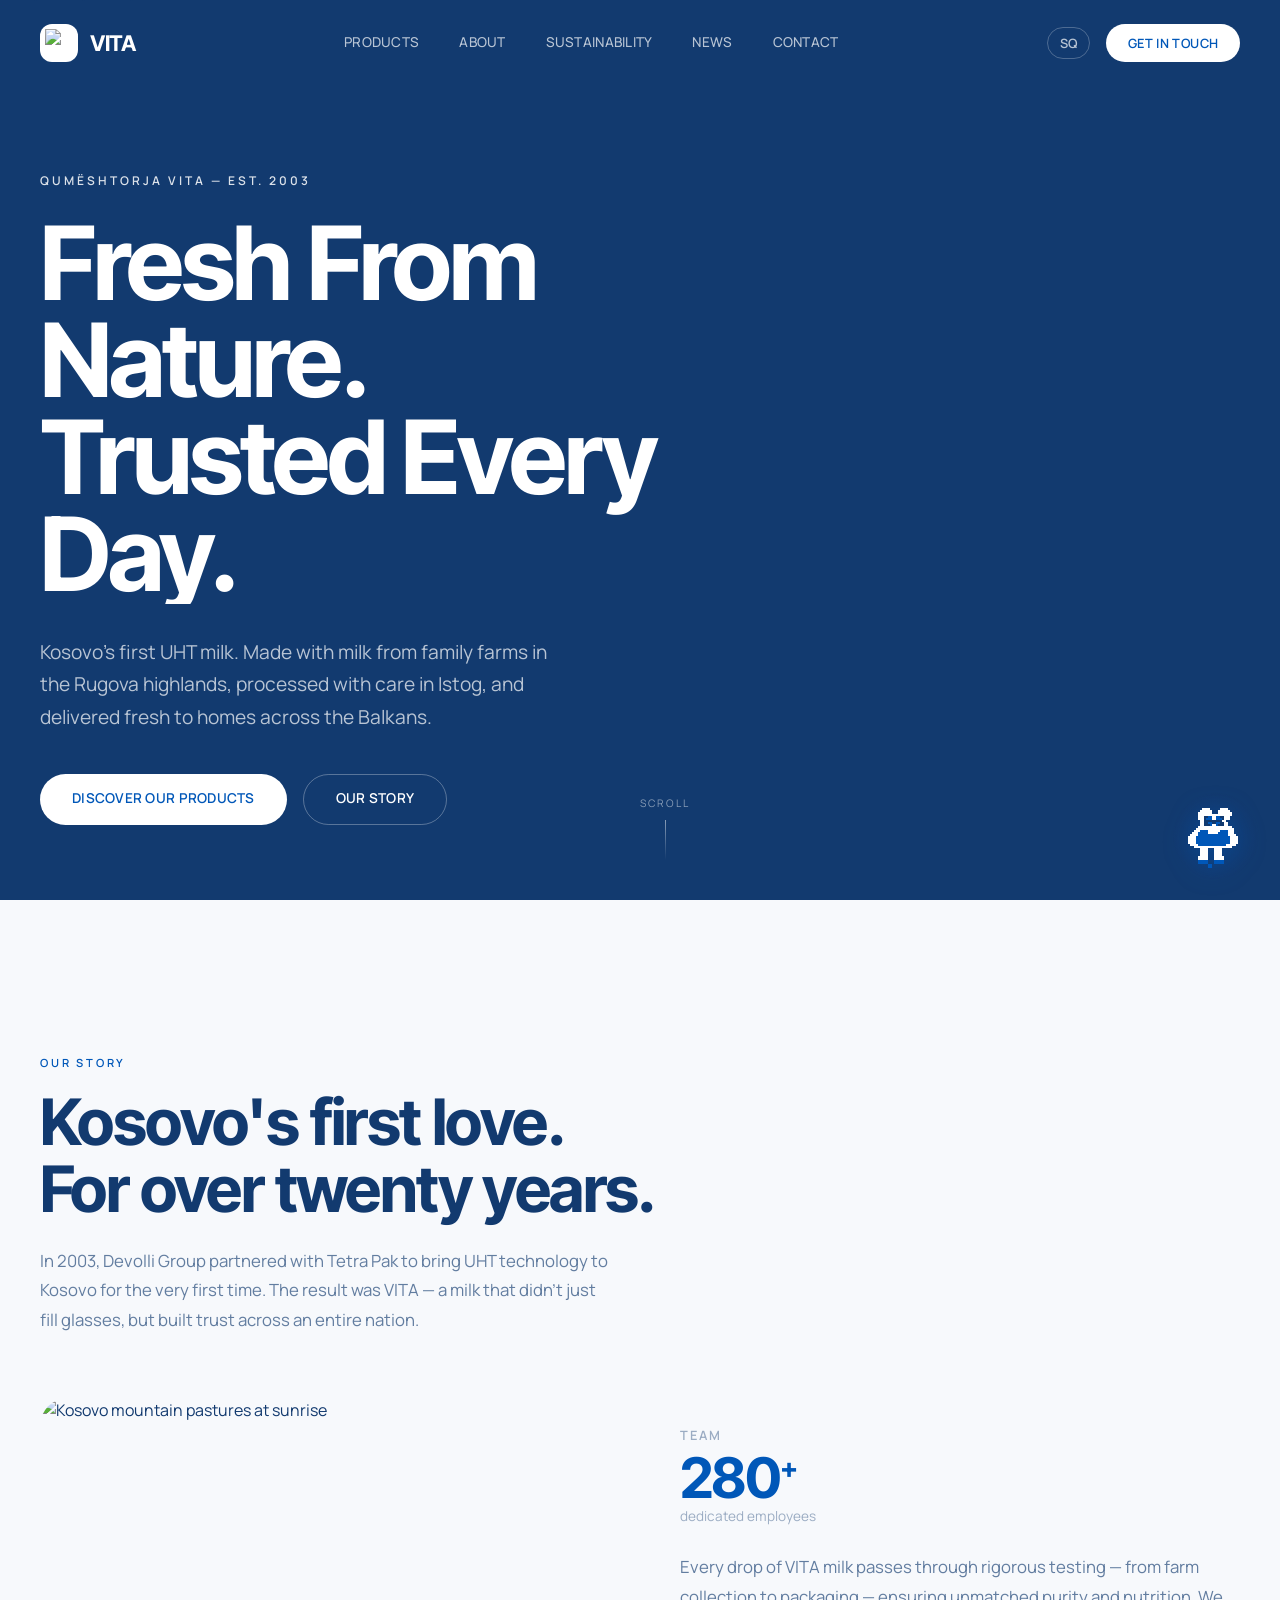
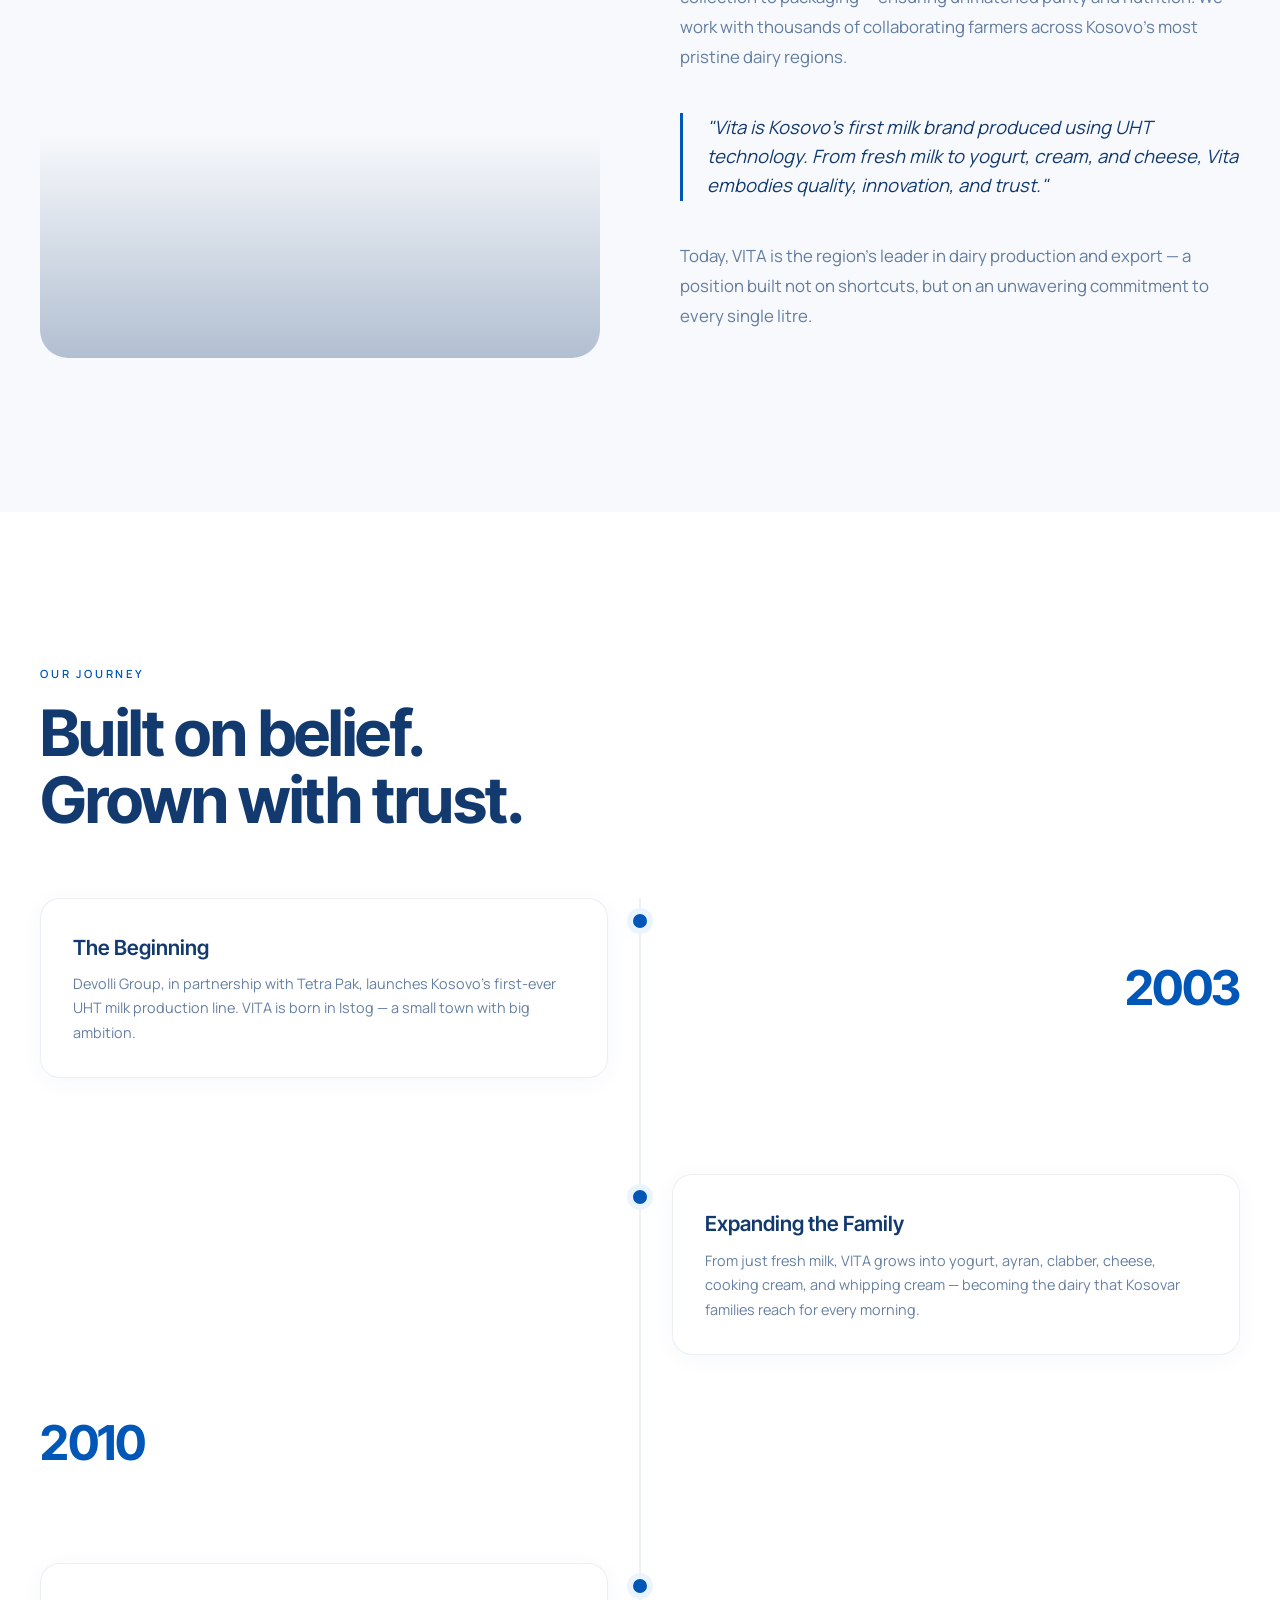
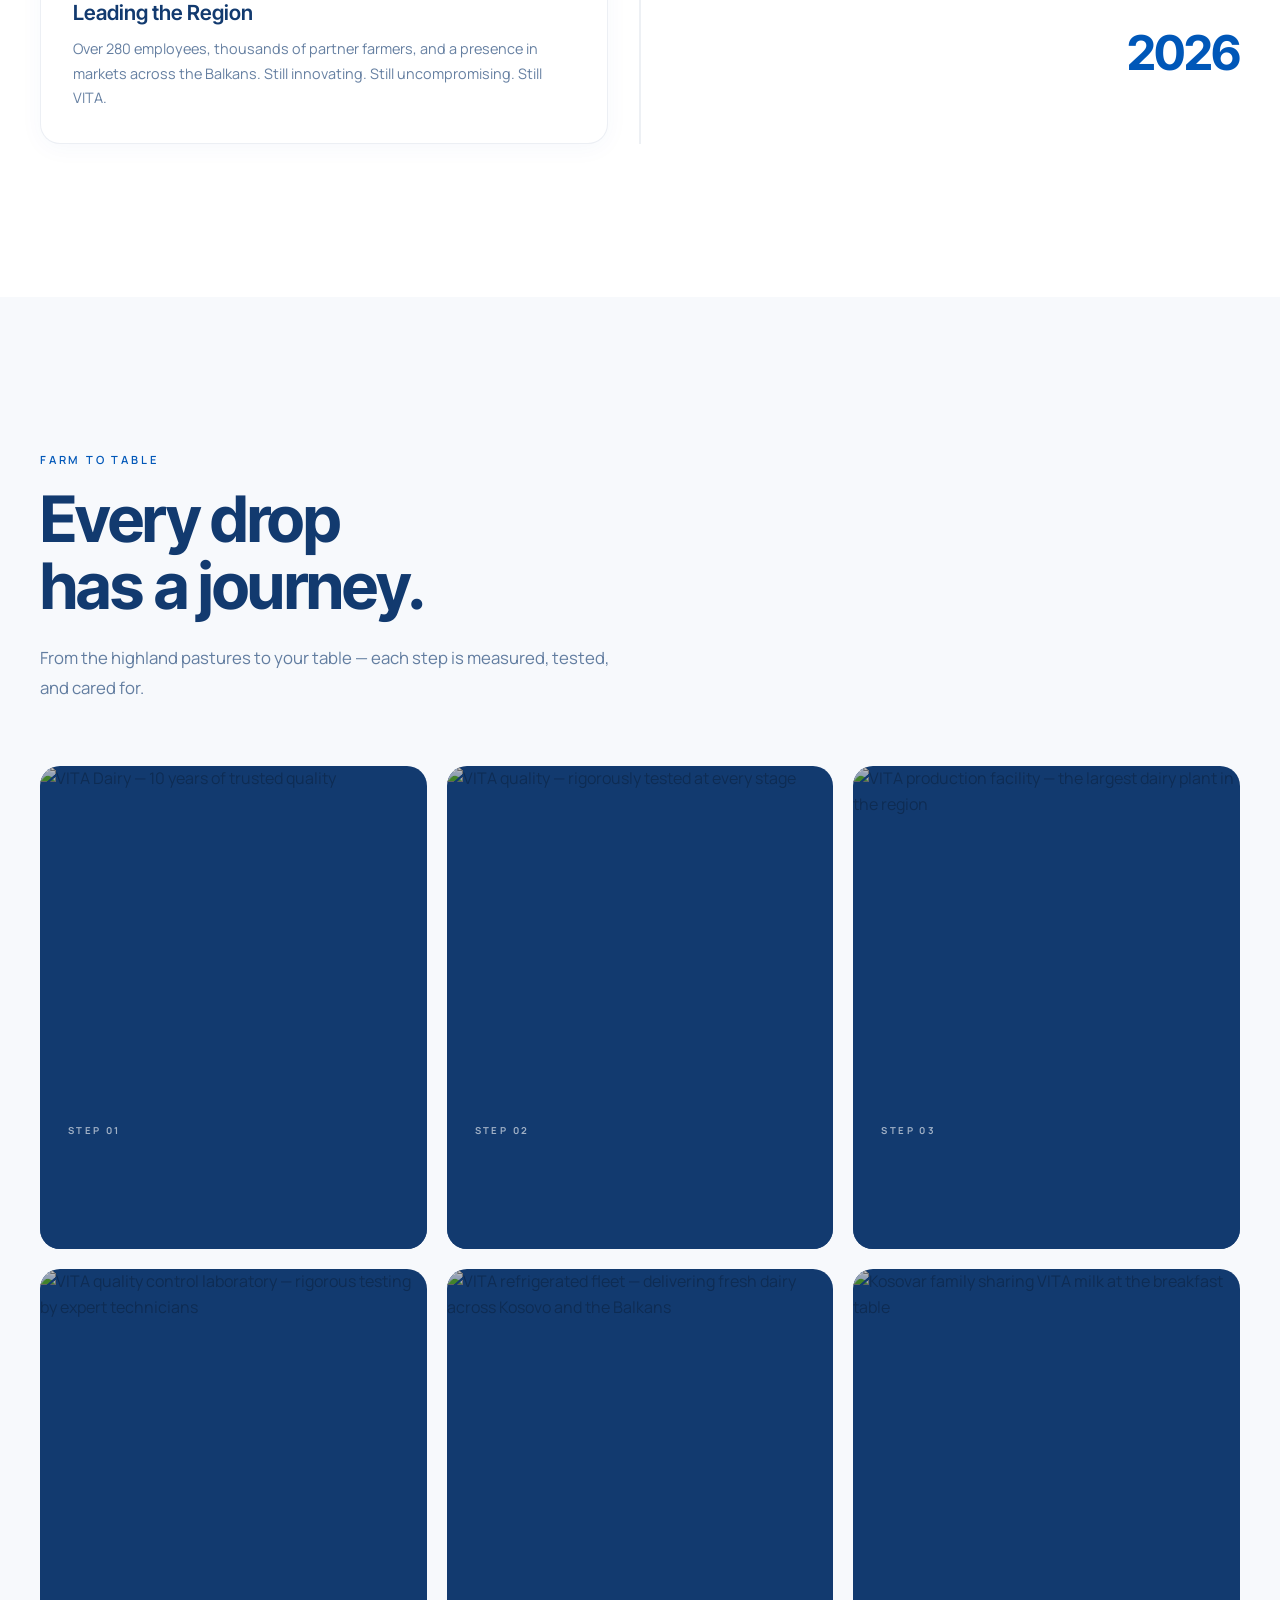
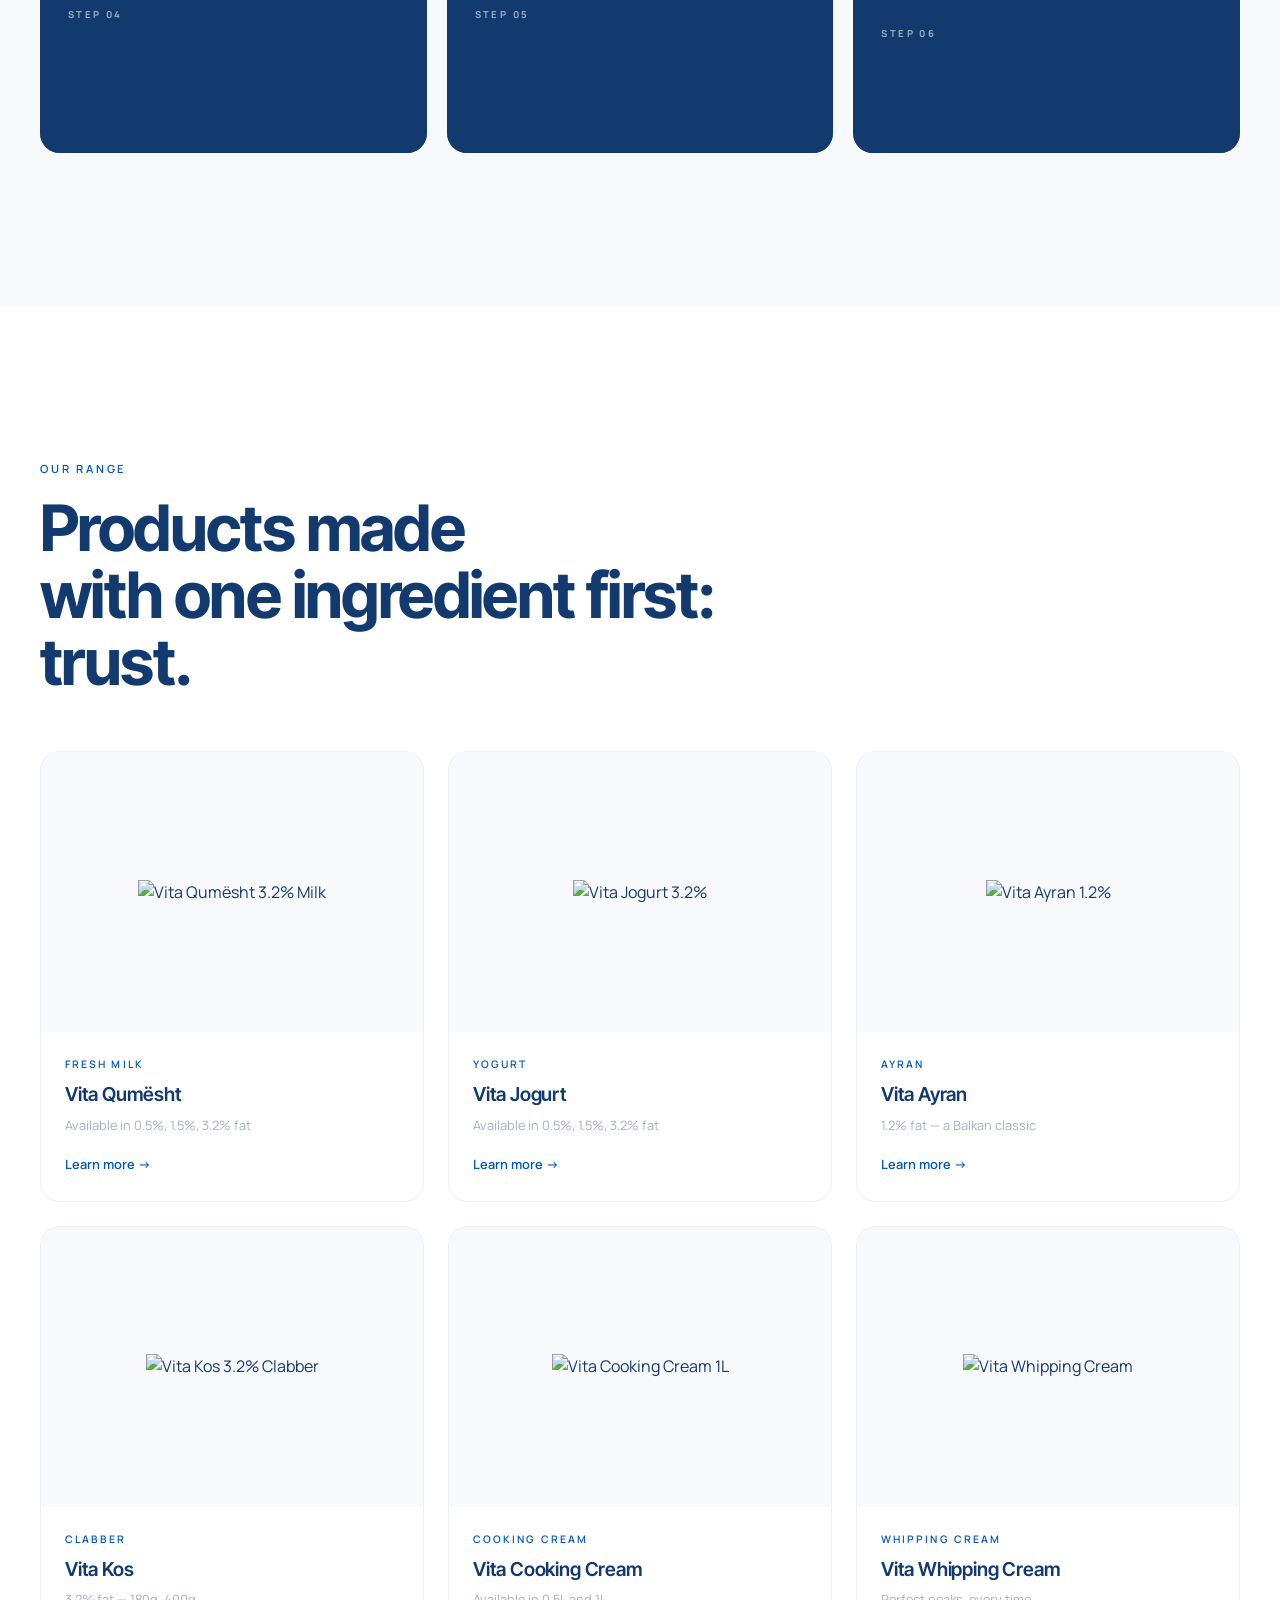
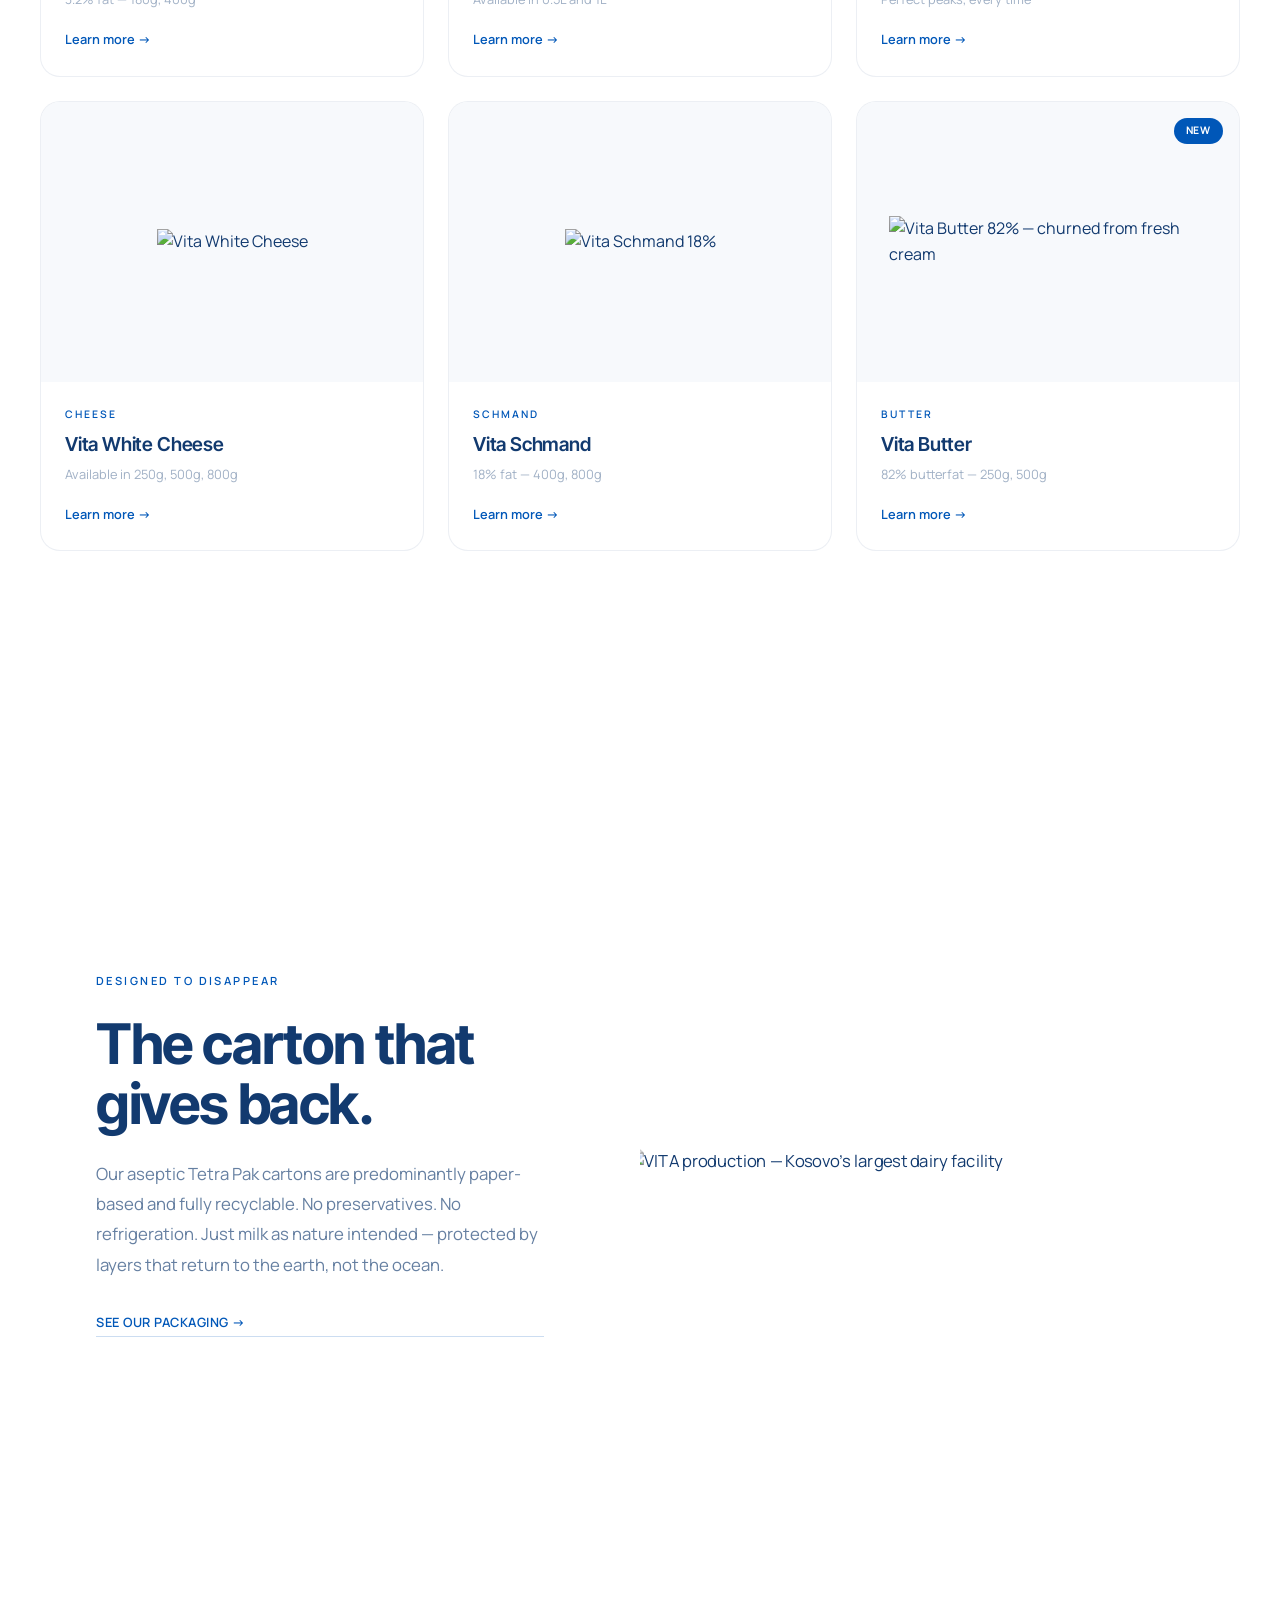
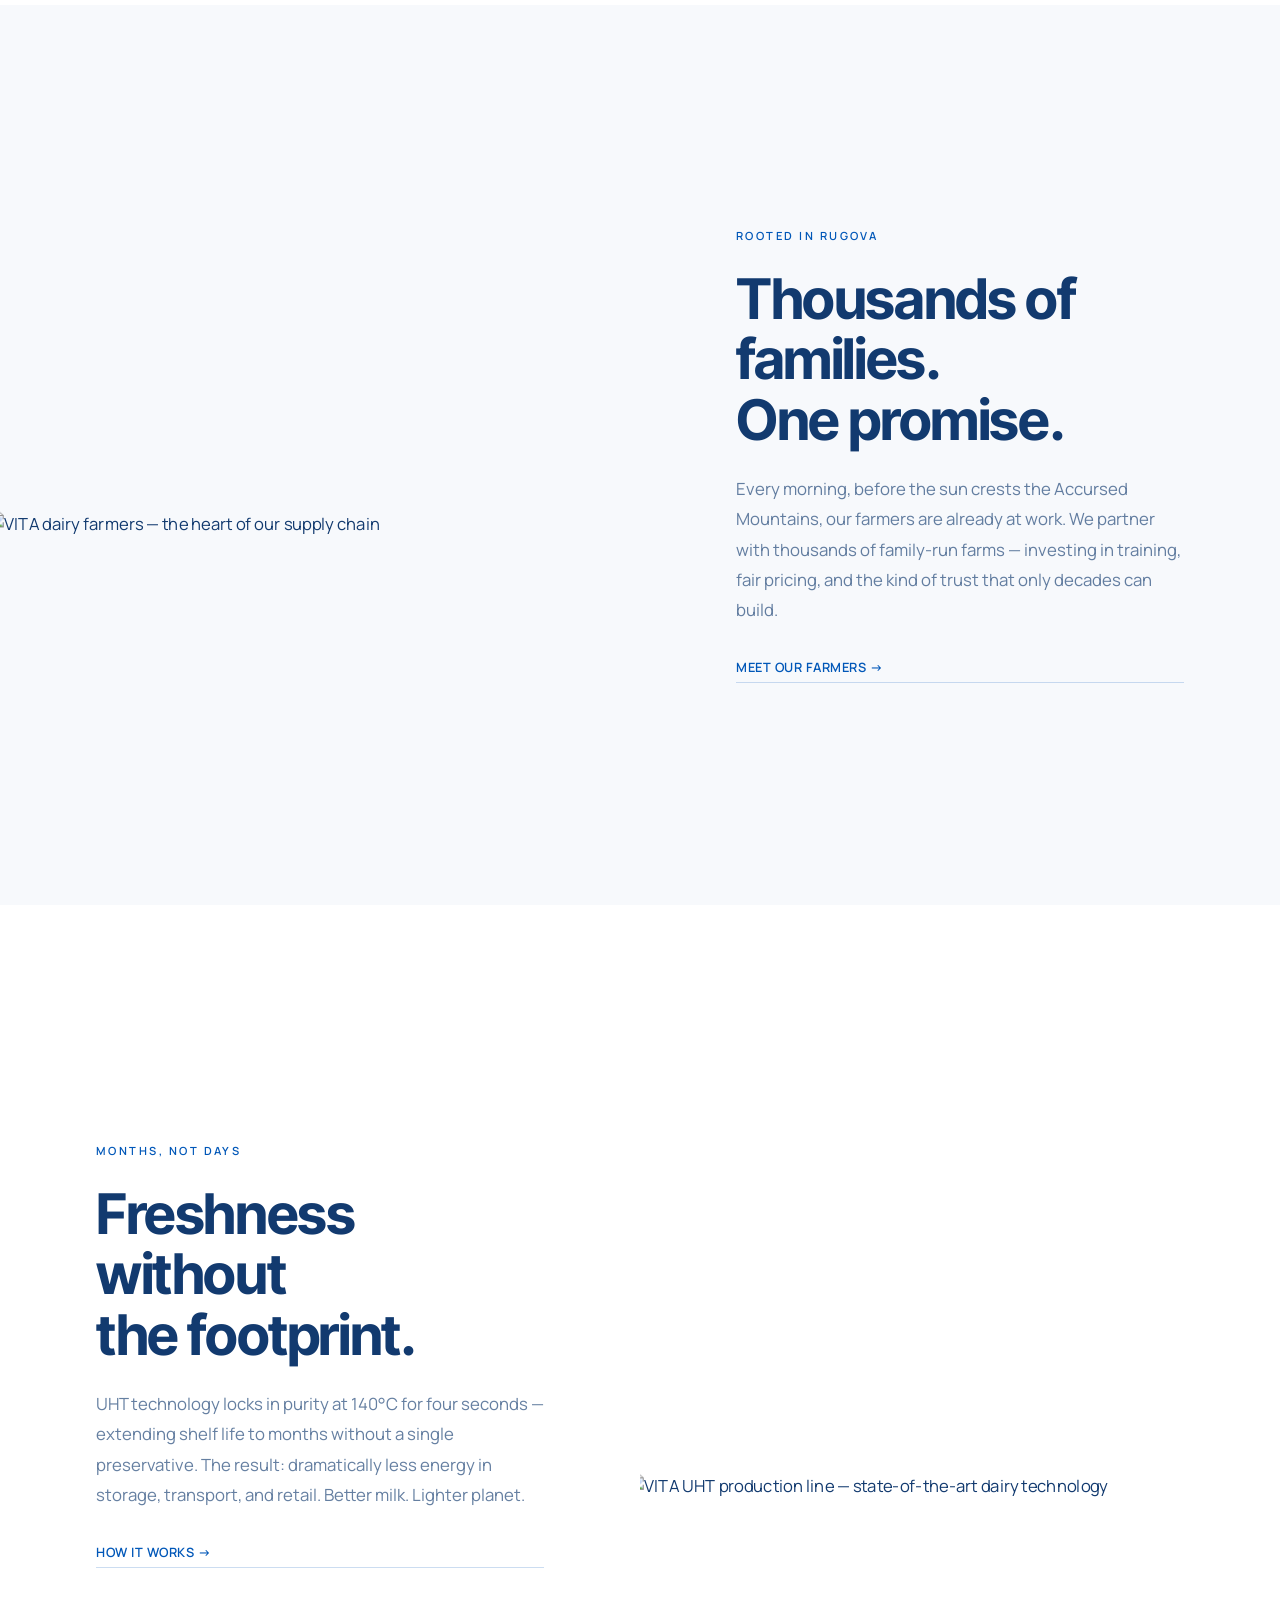
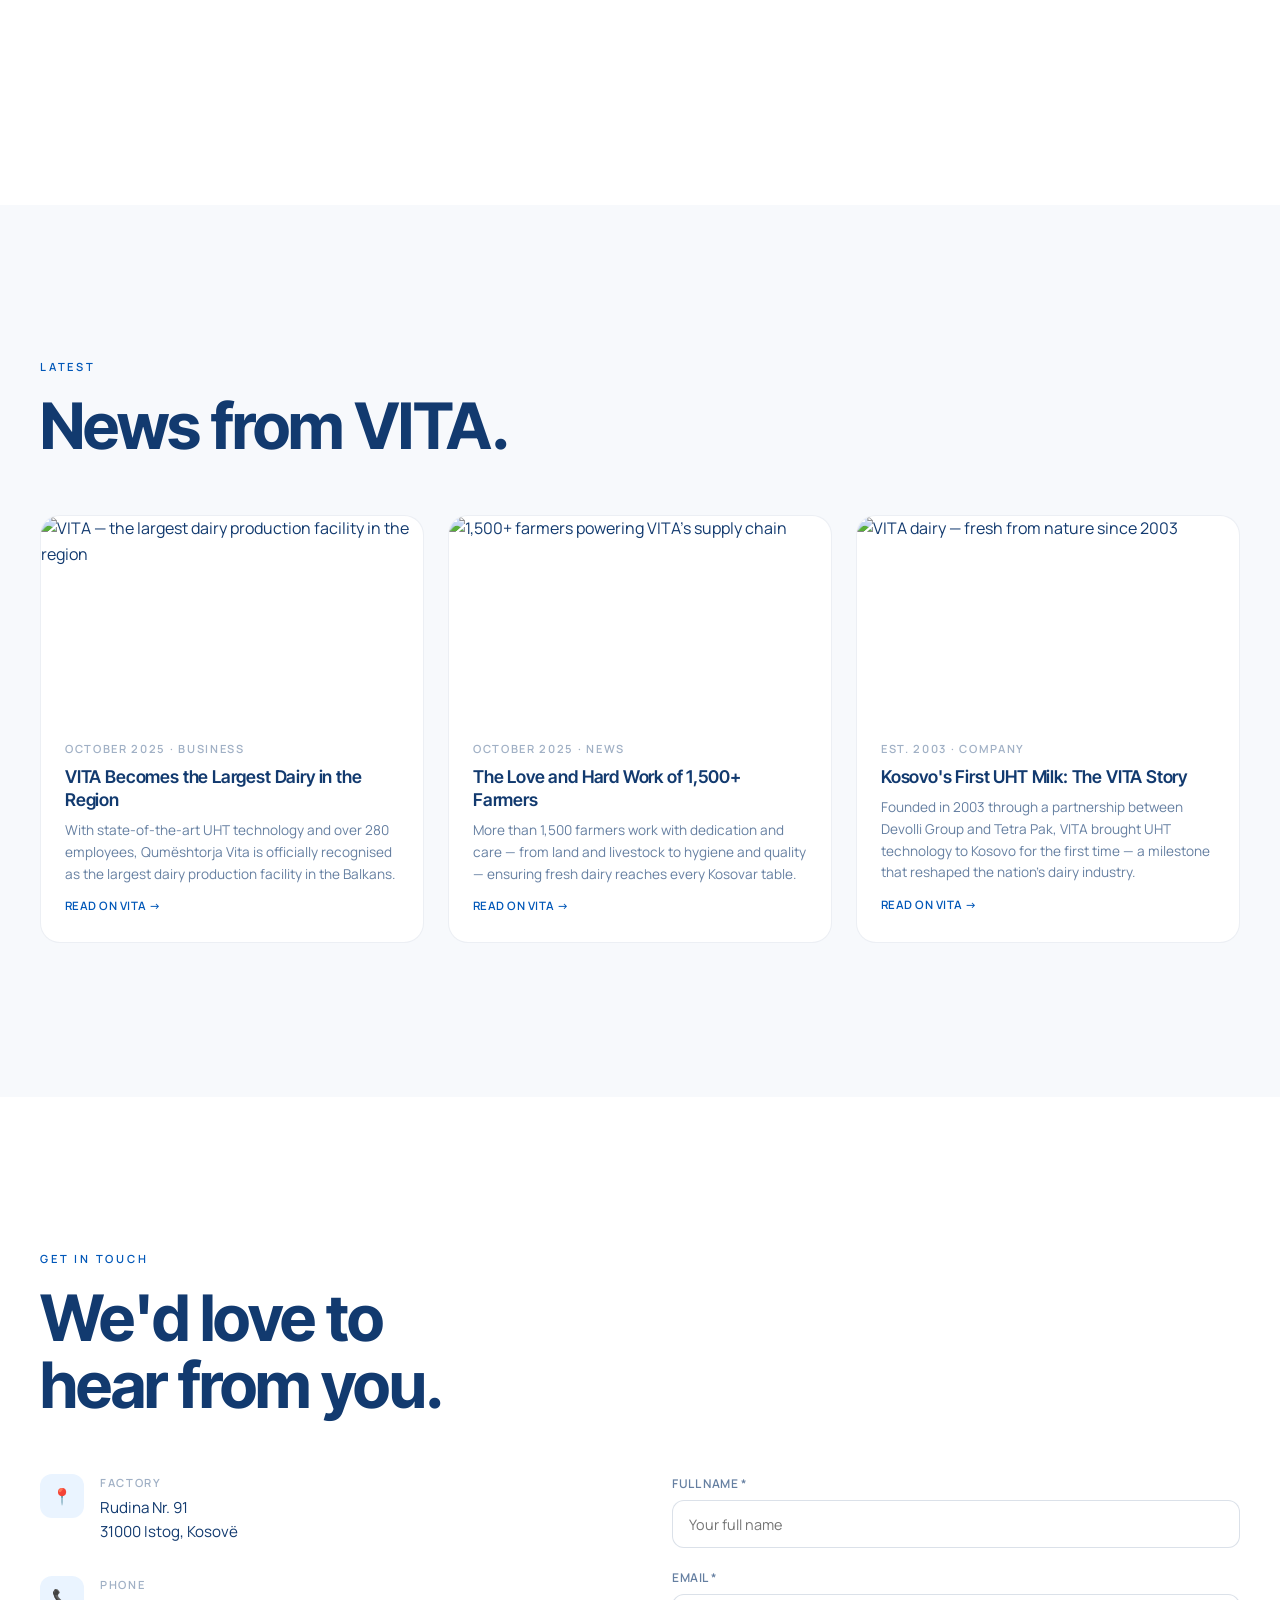
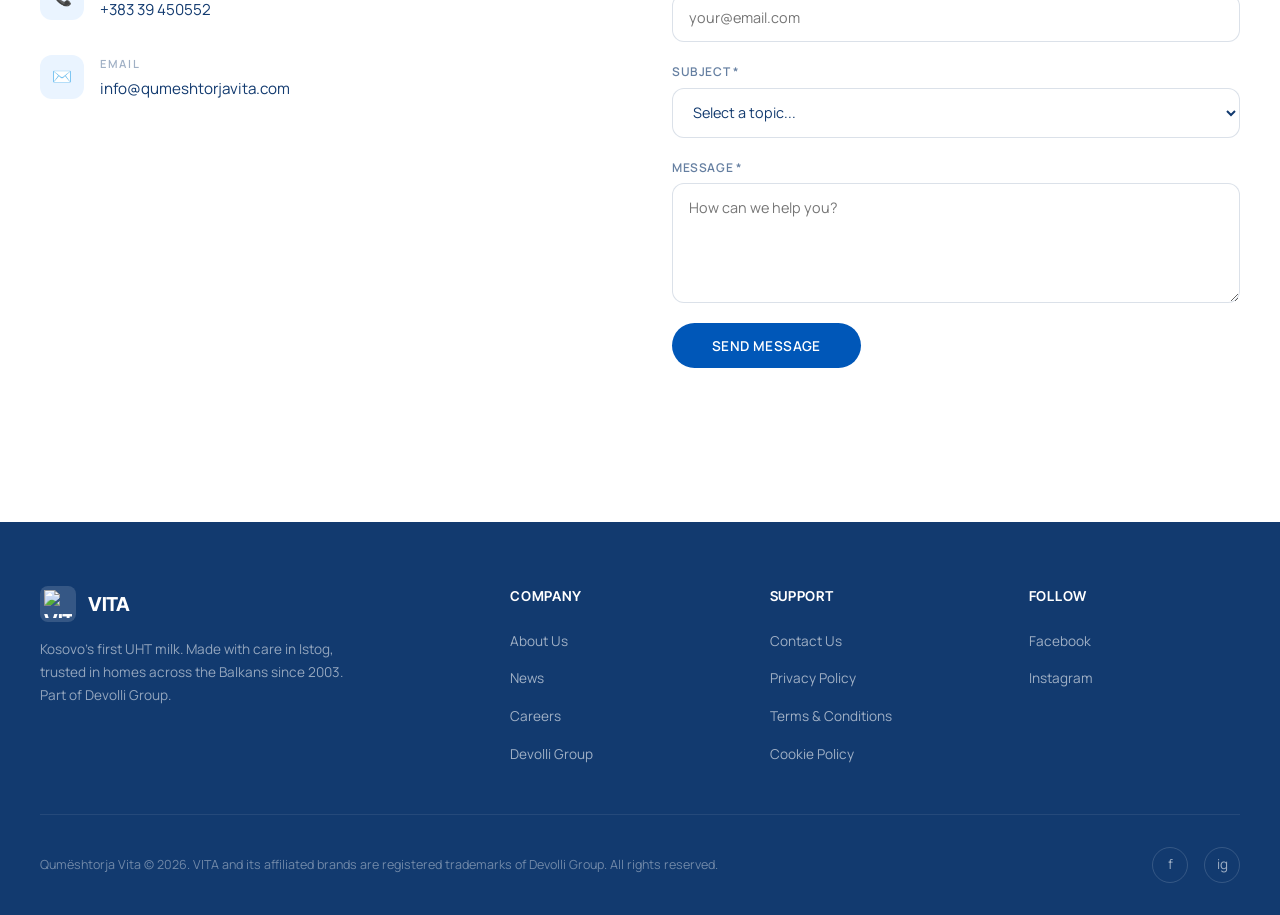
==== commit a75245c7: "update" ====
--- a/index.html
+++ b/index.html
@@ -9,313 +9,7 @@
 <link rel="preconnect" href="https://fonts.googleapis.com">
 <link rel="preconnect" href="https://fonts.gstatic.com" crossorigin>
 <link href="https://fonts.googleapis.com/css2?family=Inter+Tight:ital,wght@0,300;0,400;0,500;0,600;0,700;0,800;1,400&family=Manrope:wght@300;400;500;600;700;800&display=swap" rel="stylesheet">
-<style>
-/* ============================================
-   VITA DAIRY — Premium Brand Website
-   Clean, fresh, dairy-inspired. Blue + white.
-   ============================================ */
-
-:root {
-  --blue-primary: #0057B8;
-  --blue-secondary: #4A90E2;
-  --blue-light: #EAF4FF;
-  --blue-dark: #123A6F;
-  --gray-light: #F7F9FC;
-  --white: #FFFFFF;
-  --text-primary: #123A6F;
-  --text-secondary: rgba(18,58,111,0.65);
-  --text-tertiary: rgba(18,58,111,0.4);
-  --text-on-dark: #FFFFFF;
-  --text-on-dark-dim: rgba(255,255,255,0.7);
-  --border-subtle: rgba(18,58,111,0.08);
-  --border-soft: rgba(18,58,111,0.15);
-  --font-display: 'Inter Tight', sans-serif;
-  --font-body: 'Manrope', sans-serif;
-  --radius-sm: 12px;
-  --radius-md: 20px;
-  --radius-lg: 28px;
-  --radius-xl: 36px;
-  --ease-out: cubic-bezier(0.19, 1, 0.22, 1);
-  --section-pad: clamp(5rem, 12vw, 10rem);
-  --container: 90rem;
-}
-
-*, *::before, *::after { margin: 0; padding: 0; box-sizing: border-box; }
-
-html { scroll-behavior: smooth; font-size: 16px; -webkit-font-smoothing: antialiased; -moz-osx-font-smoothing: grayscale; }
-body { background: var(--white); color: var(--text-primary); font-family: var(--font-body); line-height: 1.6; overflow-x: hidden; }
-img { max-width: 100%; display: block; }
-a { color: inherit; text-decoration: none; }
-button { border: none; background: none; cursor: pointer; font-family: inherit; color: inherit; }
-ul { list-style: none; }
-
-::selection { background: var(--blue-primary); color: var(--white); }
-
-::-webkit-scrollbar { width: 6px; }
-::-webkit-scrollbar-track { background: var(--gray-light); }
-::-webkit-scrollbar-thumb { background: rgba(0,87,184,0.2); border-radius: 3px; }
-::-webkit-scrollbar-thumb:hover { background: rgba(0,87,184,0.4); }
-
-/* ============================================
-   NAVIGATION
-   ============================================ */
-.nav { position: fixed; top: 0; left: 0; width: 100%; z-index: 1000; padding: 1.5rem 2.5rem; transition: all 0.4s var(--ease-out); display: flex; align-items: center; justify-content: space-between; }
-.nav.scrolled { background: rgba(255,255,255,0.92); backdrop-filter: blur(20px); -webkit-backdrop-filter: blur(20px); padding: 0.9rem 2.5rem; border-bottom: 1px solid var(--border-subtle); box-shadow: 0 1px 0 rgba(0,0,0,0.04); }
-.nav__logo { display: flex; align-items: center; gap: 0.75rem; font-family: var(--font-display); font-weight: 700; font-size: 1.35rem; letter-spacing: -0.02em; color: var(--white); transition: color 0.4s; }
-.nav.scrolled .nav__logo { color: var(--blue-dark); }
-.nav__logo-mark { width: 38px; height: 38px; background: var(--white); border-radius: var(--radius-sm); display: flex; align-items: center; justify-content: center; overflow: hidden; flex-shrink: 0; }
-.nav__logo-mark img { width: 28px; height: 28px; object-fit: contain; }
-.nav__links { display: flex; gap: 2.5rem; align-items: center; }
-.nav__link { font-size: 0.85rem; font-weight: 500; letter-spacing: 0.02em; text-transform: uppercase; color: var(--text-on-dark-dim); transition: color 0.3s; position: relative; }
-.nav.scrolled .nav__link { color: var(--text-secondary); }
-.nav__link::after { content: ''; position: absolute; bottom: -4px; left: 0; width: 0; height: 1.5px; background: var(--blue-primary); transition: width 0.3s var(--ease-out); }
-.nav__link:hover { color: var(--white); }
-.nav.scrolled .nav__link:hover { color: var(--blue-primary); }
-.nav__link:hover::after { width: 100%; }
-.nav__actions { display: flex; gap: 1rem; align-items: center; }
-.nav__lang { font-size: 0.8rem; font-weight: 600; padding: 0.4rem 0.75rem; border: 1px solid rgba(255,255,255,0.25); border-radius: 100px; color: var(--text-on-dark-dim); transition: all 0.3s; }
-.nav.scrolled .nav__lang { border-color: var(--border-soft); color: var(--text-secondary); }
-.nav__lang:hover { border-color: var(--white); color: var(--white); }
-.nav.scrolled .nav__lang:hover { border-color: var(--blue-primary); color: var(--blue-primary); }
-.nav__cta { font-size: 0.8rem; font-weight: 600; padding: 0.55rem 1.35rem; background: var(--white); color: var(--blue-primary); border-radius: 100px; text-transform: uppercase; letter-spacing: 0.03em; transition: all 0.3s var(--ease-out); }
-.nav__cta:hover { background: var(--blue-light); transform: translateY(-1px); box-shadow: 0 8px 24px rgba(0,87,184,0.15); }
-.nav__hamburger { display: none; flex-direction: column; gap: 4px; padding: 8px; }
-.nav__hamburger span { width: 22px; height: 2px; background: var(--white); border-radius: 2px; transition: all 0.3s var(--ease-out); }
-.nav.scrolled .nav__hamburger span { background: var(--blue-dark); }
-
-/* Mobile nav */
-.mobile-nav { position: fixed; inset: 0; z-index: 999; background: rgba(255,255,255,0.98); backdrop-filter: blur(30px); display: flex; flex-direction: column; align-items: center; justify-content: center; gap: 2rem; opacity: 0; pointer-events: none; transition: opacity 0.4s var(--ease-out); }
-.mobile-nav.open { opacity: 1; pointer-events: auto; }
-.mobile-nav__link { font-family: var(--font-display); font-size: 2rem; font-weight: 600; letter-spacing: -0.02em; color: var(--text-secondary); transition: color 0.3s; }
-.mobile-nav__link:hover { color: var(--blue-primary); }
-
-/* ============================================
-   HERO
-   ============================================ */
-.hero { position: relative; height: 100vh; min-height: 700px; display: flex; align-items: center; overflow: hidden; background: var(--blue-dark); }
-.hero__bg { position: absolute; inset: 0; }
-.hero__bg::after { content: ''; position: absolute; inset: 0; background: linear-gradient(180deg, rgba(18,58,111,0.25) 0%, rgba(18,58,111,0.4) 60%, rgba(18,58,111,0.9) 100%); }
-.hero__bg-img { width: 100%; height: 100%; object-fit: cover; }
-.hero__content { position: relative; z-index: 2; padding: 0 2.5rem; max-width: var(--container); margin: 0 auto; width: 100%; padding-top: 6rem; }
-.hero__eyebrow { font-family: var(--font-body); font-size: 0.75rem; font-weight: 600; letter-spacing: 0.25em; text-transform: uppercase; color: rgba(255,255,255,0.85); margin-bottom: 1.5rem; opacity: 0; animation: fadeUp 1s 0.3s var(--ease-out) forwards; }
-.hero__title { font-family: var(--font-display); font-size: clamp(3.5rem, 8vw, 7rem); font-weight: 700; line-height: 0.95; letter-spacing: -0.03em; color: var(--white); max-width: 10ch; }
-.hero__title-line { display: block; overflow: hidden; }
-.hero__title-line span { display: block; opacity: 0; animation: revealText 1s var(--ease-out) forwards; }
-.hero__title-line:nth-child(1) span { animation-delay: 0.5s; }
-.hero__title-line:nth-child(2) span { animation-delay: 0.7s; }
-.hero__desc { font-size: clamp(1rem, 1.5vw, 1.2rem); color: var(--text-on-dark-dim); max-width: 32rem; margin-top: 2rem; line-height: 1.7; opacity: 0; animation: fadeUp 1s 1s var(--ease-out) forwards; }
-.hero__actions { display: flex; gap: 1rem; margin-top: 2.5rem; flex-wrap: wrap; opacity: 0; animation: fadeUp 1s 1.2s var(--ease-out) forwards; }
-.btn { display: inline-flex; align-items: center; gap: 0.5rem; font-family: var(--font-body); font-size: 0.85rem; font-weight: 600; padding: 0.85rem 2rem; border-radius: 100px; letter-spacing: 0.02em; transition: all 0.4s var(--ease-out); text-transform: uppercase; }
-.btn--primary { background: var(--white); color: var(--blue-primary); }
-.btn--primary:hover { background: var(--blue-light); transform: translateY(-2px); box-shadow: 0 12px 32px rgba(0,87,184,0.2); }
-.btn--ghost { border: 1.5px solid rgba(255,255,255,0.3); color: var(--white); }
-.btn--ghost:hover { border-color: var(--white); background: rgba(255,255,255,0.08); transform: translateY(-2px); }
-.hero__scroll { position: absolute; bottom: 2.5rem; left: 50%; transform: translateX(-50%); z-index: 2; display: flex; flex-direction: column; align-items: center; gap: 0.5rem; opacity: 0; animation: fadeUp 1s 1.5s var(--ease-out) forwards; }
-.hero__scroll-text { font-size: 0.65rem; letter-spacing: 0.2em; text-transform: uppercase; color: rgba(255,255,255,0.5); }
-.hero__scroll-line { width: 1px; height: 40px; background: linear-gradient(to bottom, rgba(255,255,255,0.5), transparent); animation: scrollPulse 2s ease-in-out infinite; }
-
-@keyframes fadeUp { from { opacity: 0; transform: translateY(20px); } to { opacity: 1; transform: translateY(0); } }
-@keyframes revealText { from { opacity: 0; transform: translateY(100%); } to { opacity: 1; transform: translateY(0); } }
-@keyframes scrollPulse { 0%, 100% { opacity: 0.4; transform: scaleY(0.8); } 50% { opacity: 1; transform: scaleY(1); } }
-
-/* ============================================
-   SECTION
-   ============================================ */
-.section { padding: var(--section-pad) 2.5rem; }
-.section--alt { background: var(--gray-light); }
-.section__inner { max-width: var(--container); margin: 0 auto; }
-.section__eyebrow { font-family: var(--font-body); font-size: 0.7rem; font-weight: 600; letter-spacing: 0.25em; text-transform: uppercase; color: var(--blue-primary); margin-bottom: 1rem; }
-.section__title { font-family: var(--font-display); font-size: clamp(2.2rem, 5vw, 4rem); font-weight: 700; line-height: 1.05; letter-spacing: -0.025em; margin-bottom: 1.5rem; color: var(--blue-dark); }
-.section__desc { font-size: 1.05rem; color: var(--text-secondary); max-width: 36rem; line-height: 1.75; }
-
-/* ============================================
-   REVEAL
-   ============================================ */
-.reveal { opacity: 0; transform: translateY(40px); transition: all 0.9s var(--ease-out); }
-.reveal.visible { opacity: 1; transform: translateY(0); }
-.reveal--delay-1 { transition-delay: 0.1s; }
-.reveal--delay-2 { transition-delay: 0.2s; }
-.reveal--delay-3 { transition-delay: 0.3s; }
-.reveal--delay-4 { transition-delay: 0.4s; }
-
-/* ============================================
-   ABOUT
-   ============================================ */
-.about__grid { display: grid; grid-template-columns: 1fr 1fr; gap: 5rem; align-items: center; margin-top: 4rem; }
-.about__image-wrap { position: relative; border-radius: var(--radius-lg); overflow: hidden; }
-.about__image-wrap img { width: 100%; height: 560px; object-fit: cover; display: block; }
-.about__image-wrap::after { content: ''; position: absolute; inset: 0; background: linear-gradient(180deg, transparent 60%, rgba(18,58,111,0.3) 100%); }
-.about__content { display: flex; flex-direction: column; gap: 1.5rem; }
-.about__stat { font-family: var(--font-display); font-size: 3.5rem; font-weight: 700; letter-spacing: -0.03em; color: var(--blue-primary); line-height: 1; }
-.about__stat-label { font-family: var(--font-body); font-size: 0.8rem; font-weight: 600; letter-spacing: 0.15em; text-transform: uppercase; color: var(--text-tertiary); margin-bottom: 0.3rem; }
-.about__text { font-size: 1.05rem; color: var(--text-secondary); line-height: 1.8; }
-.about__quote { padding-left: 1.5rem; border-left: 3px solid var(--blue-primary); font-style: italic; color: var(--blue-dark); font-size: 1.15rem; line-height: 1.6; margin: 1rem 0; }
-
-/* ============================================
-   TIMELINE
-   ============================================ */
-.timeline__track { position: relative; margin-top: 4rem; }
-.timeline__line { position: absolute; left: 50%; top: 0; bottom: 0; width: 1px; background: var(--border-soft); transform: translateX(-50%); }
-.timeline__item { display: grid; grid-template-columns: 1fr 1fr; gap: 4rem; align-items: center; margin-bottom: 6rem; position: relative; }
-.timeline__item:nth-child(even) { direction: rtl; }
-.timeline__item:nth-child(even) .timeline__card { direction: ltr; }
-.timeline__item:last-child { margin-bottom: 0; }
-.timeline__dot { position: absolute; left: 50%; top: 1rem; transform: translateX(-50%); width: 14px; height: 14px; background: var(--blue-primary); border-radius: 50%; z-index: 2; box-shadow: 0 0 0 6px var(--blue-light); }
-.timeline__year { font-family: var(--font-display); font-size: 3rem; font-weight: 700; letter-spacing: -0.03em; color: var(--blue-primary); line-height: 1; }
-.timeline__card { background: var(--white); border: 1px solid var(--border-subtle); border-radius: var(--radius-md); padding: 2rem; box-shadow: 0 4px 24px rgba(0,87,184,0.04); }
-.timeline__card h3 { font-family: var(--font-display); font-size: 1.3rem; font-weight: 600; margin-bottom: 0.5rem; color: var(--blue-dark); }
-.timeline__card p { font-size: 0.9rem; color: var(--text-secondary); line-height: 1.7; }
-
-/* ============================================
-   PRODUCTS
-   ============================================ */
-.products__grid { display: grid; grid-template-columns: repeat(3, 1fr); gap: 1.5rem; margin-top: 3.5rem; }
-.product-card { position: relative; background: var(--white); border: 1px solid var(--border-subtle); border-radius: var(--radius-md); overflow: hidden; cursor: pointer; transition: all 0.5s var(--ease-out); }
-.product-card:hover { transform: translateY(-8px); border-color: var(--border-soft); box-shadow: 0 24px 48px rgba(0,87,184,0.08); }
-.product-card__image { height: 280px; position: relative; overflow: hidden; background: var(--gray-light); display: flex; align-items: center; justify-content: center; padding: 2rem; }
-.product-card__image img { max-height: 100%; max-width: 100%; object-fit: contain; transition: transform 0.8s var(--ease-out); }
-.product-card:hover .product-card__image img { transform: scale(1.06); }
-.product-card__badge { position: absolute; top: 1rem; right: 1rem; background: var(--blue-primary); color: var(--white); font-size: 0.65rem; font-weight: 700; padding: 0.3rem 0.75rem; border-radius: 100px; letter-spacing: 0.08em; text-transform: uppercase; z-index: 2; }
-.product-card__body { padding: 1.5rem; }
-.product-card__cat { font-size: 0.65rem; font-weight: 600; letter-spacing: 0.2em; text-transform: uppercase; color: var(--blue-primary); margin-bottom: 0.4rem; }
-.product-card__name { font-family: var(--font-display); font-size: 1.2rem; font-weight: 600; letter-spacing: -0.01em; margin-bottom: 0.3rem; color: var(--blue-dark); }
-.product-card__variants { font-size: 0.8rem; color: var(--text-tertiary); margin-bottom: 1rem; }
-.product-card__link { display: inline-flex; align-items: center; gap: 0.4rem; font-size: 0.8rem; font-weight: 600; color: var(--blue-primary); transition: gap 0.3s var(--ease-out); }
-.product-card__link:hover { gap: 0.7rem; }
-
-/* ============================================
-   FARM-TO-TABLE / PROCESS
-   ============================================ */
-.process__grid { display: grid; grid-template-columns: repeat(3, 1fr); gap: 1.25rem; margin-top: 4rem; }
-.process-card { position: relative; border-radius: var(--radius-md); overflow: hidden; cursor: pointer; aspect-ratio: 4/5; background: var(--blue-dark); }
-.process-card__img { width: 100%; height: 100%; object-fit: cover; transition: transform 0.7s var(--ease-out), filter 0.7s var(--ease-out); filter: brightness(0.75); }
-.process-card:hover .process-card__img { transform: scale(1.07); filter: brightness(0.95); }
-.process-card:hover { box-shadow: 0 28px 56px rgba(0,87,184,0.18); }
-.process-card__overlay { position: absolute; inset: 0; background: linear-gradient(180deg, transparent 35%, rgba(18,58,111,0.85) 100%); display: flex; flex-direction: column; justify-content: flex-end; padding: 1.75rem; }
-.process-card__step { font-size: 0.6rem; font-weight: 700; letter-spacing: 0.25em; text-transform: uppercase; color: rgba(255,255,255,0.6); margin-bottom: 0.35rem; }
-.process-card__title { font-family: var(--font-display); font-size: 1.25rem; font-weight: 600; letter-spacing: -0.02em; color: var(--white); margin-bottom: 0.35rem; transform: translateY(12px); opacity: 0; transition: all 0.5s 0.05s var(--ease-out); }
-.process-card:hover .process-card__title { transform: translateY(0); opacity: 1; }
-.process-card__desc { font-size: 0.8rem; color: rgba(255,255,255,0.65); line-height: 1.55; transform: translateY(12px); opacity: 0; transition: all 0.5s 0.15s var(--ease-out); }
-.process-card:hover .process-card__desc { transform: translateY(0); opacity: 1; }
-
-/* ============================================
-   RECIPES
-   ============================================ */
-.recipes__grid { display: grid; grid-template-columns: 2fr 1fr 1fr; gap: 1.5rem; margin-top: 3.5rem; }
-.recipes__featured { grid-row: span 2; position: relative; border-radius: var(--radius-md); overflow: hidden; cursor: pointer; }
-.recipes__featured img { width: 100%; height: 100%; min-height: 450px; object-fit: cover; transition: transform 0.8s var(--ease-out); }
-.recipes__featured:hover img { transform: scale(1.04); }
-.recipes__featured-overlay { position: absolute; inset: 0; background: linear-gradient(180deg, transparent 40%, rgba(18,58,111,0.85) 100%); display: flex; flex-direction: column; justify-content: flex-end; padding: 2rem; }
-.recipes__featured-overlay .recipes__cat { font-size: 0.65rem; font-weight: 600; letter-spacing: 0.2em; text-transform: uppercase; color: rgba(255,255,255,0.85); margin-bottom: 0.5rem; }
-.recipes__featured-overlay h3 { font-family: var(--font-display); font-size: 1.6rem; font-weight: 600; letter-spacing: -0.02em; color: var(--white); }
-.recipe-card { position: relative; border-radius: var(--radius-md); overflow: hidden; cursor: pointer; background: var(--white); border: 1px solid var(--border-subtle); transition: all 0.4s var(--ease-out); }
-.recipe-card:hover { transform: translateY(-4px); border-color: var(--border-soft); box-shadow: 0 12px 32px rgba(0,87,184,0.06); }
-.recipe-card img { width: 100%; height: 180px; object-fit: cover; }
-.recipe-card__body { padding: 1.25rem; }
-.recipe-card__cat { font-size: 0.62rem; font-weight: 600; letter-spacing: 0.18em; text-transform: uppercase; color: var(--blue-primary); margin-bottom: 0.3rem; }
-.recipe-card__title { font-family: var(--font-display); font-size: 1rem; font-weight: 600; letter-spacing: -0.01em; color: var(--blue-dark); }
-.recipe-card__time { font-size: 0.75rem; color: var(--text-tertiary); margin-top: 0.5rem; }
-
-/* ============================================
-   SUSTAINABILITY
-   ============================================ */
-.sustainability__grid { display: grid; grid-template-columns: repeat(3, 1fr); gap: 1.5rem; margin-top: 3.5rem; }
-.sus-card { background: var(--white); border: 1px solid var(--border-subtle); border-radius: var(--radius-md); padding: 2rem; transition: all 0.4s var(--ease-out); }
-.sus-card:hover { border-color: var(--border-soft); transform: translateY(-4px); box-shadow: 0 16px 40px rgba(0,87,184,0.05); }
-.sus-card__icon { font-size: 2rem; margin-bottom: 1rem; }
-.sus-card__title { font-family: var(--font-display); font-size: 1.15rem; font-weight: 600; letter-spacing: -0.01em; margin-bottom: 0.75rem; color: var(--blue-dark); }
-.sus-card__text { font-size: 0.9rem; color: var(--text-secondary); line-height: 1.7; }
-
-/* ============================================
-   NEWS
-   ============================================ */
-.news__grid { display: grid; grid-template-columns: repeat(3, 1fr); gap: 1.5rem; margin-top: 3.5rem; }
-.news-card { background: var(--white); border: 1px solid var(--border-subtle); border-radius: var(--radius-md); overflow: hidden; transition: all 0.4s var(--ease-out); cursor: pointer; }
-.news-card:hover { transform: translateY(-6px); border-color: var(--border-soft); box-shadow: 0 20px 40px rgba(0,87,184,0.06); }
-.news-card__image { height: 200px; overflow: hidden; }
-.news-card__image img { width: 100%; height: 100%; object-fit: cover; transition: transform 0.6s var(--ease-out); }
-.news-card:hover .news-card__image img { transform: scale(1.05); }
-.news-card__body { padding: 1.5rem; }
-.news-card__date { font-size: 0.7rem; font-weight: 600; letter-spacing: 0.15em; text-transform: uppercase; color: var(--text-tertiary); margin-bottom: 0.5rem; }
-.news-card__title { font-family: var(--font-display); font-size: 1.1rem; font-weight: 600; letter-spacing: -0.01em; margin-bottom: 0.5rem; line-height: 1.3; color: var(--blue-dark); }
-.news-card__excerpt { font-size: 0.85rem; color: var(--text-secondary); line-height: 1.6; }
-
-/* ============================================
-   CONTACT
-   ============================================ */
-.contact__grid { display: grid; grid-template-columns: 1fr 1fr; gap: 4rem; margin-top: 3.5rem; }
-.contact__info { display: flex; flex-direction: column; gap: 2rem; }
-.contact__info-item { display: flex; gap: 1rem; align-items: flex-start; }
-.contact__info-icon { width: 44px; height: 44px; background: var(--blue-light); border-radius: var(--radius-sm); display: flex; align-items: center; justify-content: center; font-size: 1rem; flex-shrink: 0; }
-.contact__info-label { font-size: 0.7rem; font-weight: 600; letter-spacing: 0.15em; text-transform: uppercase; color: var(--text-tertiary); margin-bottom: 0.2rem; }
-.contact__info-value { font-size: 0.95rem; color: var(--blue-dark); }
-.contact__form { display: flex; flex-direction: column; gap: 1.25rem; }
-.contact__field { display: flex; flex-direction: column; gap: 0.4rem; }
-.contact__field label { font-size: 0.75rem; font-weight: 600; letter-spacing: 0.05em; text-transform: uppercase; color: var(--text-secondary); }
-.contact__field input, .contact__field select, .contact__field textarea { padding: 0.85rem 1rem; background: var(--white); border: 1px solid var(--border-soft); border-radius: var(--radius-sm); color: var(--text-primary); font-family: var(--font-body); font-size: 0.9rem; transition: all 0.3s; outline: none; }
-.contact__field input:focus, .contact__field select:focus, .contact__field textarea:focus { border-color: var(--blue-primary); box-shadow: 0 0 0 3px rgba(0,87,184,0.08); }
-.contact__field textarea { min-height: 120px; resize: vertical; }
-.contact__submit { align-self: flex-start; padding: 0.85rem 2.5rem; background: var(--blue-primary); color: var(--white); border: none; border-radius: 100px; font-family: var(--font-body); font-size: 0.85rem; font-weight: 600; letter-spacing: 0.03em; text-transform: uppercase; cursor: pointer; transition: all 0.4s var(--ease-out); }
-.contact__submit:hover { background: var(--blue-dark); transform: translateY(-2px); box-shadow: 0 12px 32px rgba(0,87,184,0.25); }
-
-/* ============================================
-   FOOTER
-   ============================================ */
-.footer { background: var(--blue-dark); color: rgba(255,255,255,0.85); padding: 4rem 2.5rem 2rem; }
-.footer__inner { max-width: var(--container); margin: 0 auto; }
-.footer__grid { display: grid; grid-template-columns: 2fr 1fr 1fr 1fr; gap: 3rem; margin-bottom: 3rem; }
-.footer__brand { display: flex; flex-direction: column; gap: 1rem; }
-.footer__logo { display: flex; align-items: center; gap: 0.75rem; font-family: var(--font-display); font-weight: 700; font-size: 1.2rem; letter-spacing: -0.02em; color: var(--white); }
-.footer__logo-mark { width: 32px; height: 32px; background: rgba(255,255,255,0.15); border-radius: 8px; display: flex; align-items: center; justify-content: center; font-size: 0.9rem; font-weight: 800; color: var(--white); flex-shrink: 0; }
-.footer__desc { font-size: 0.85rem; color: rgba(255,255,255,0.55); line-height: 1.7; max-width: 20rem; }
-.footer__col h4 { font-family: var(--font-display); font-size: 0.85rem; font-weight: 600; letter-spacing: 0.05em; text-transform: uppercase; margin-bottom: 1.25rem; color: var(--white); }
-.footer__col ul { display: flex; flex-direction: column; gap: 0.75rem; }
-.footer__col a { font-size: 0.85rem; color: rgba(255,255,255,0.6); transition: color 0.3s; }
-.footer__col a:hover { color: var(--white); }
-.footer__bottom { border-top: 1px solid rgba(255,255,255,0.08); padding-top: 2rem; display: flex; justify-content: space-between; align-items: center; flex-wrap: wrap; gap: 1rem; }
-.footer__legal { font-size: 0.78rem; color: rgba(255,255,255,0.4); }
-.footer__social { display: flex; gap: 1rem; }
-.footer__social a { width: 36px; height: 36px; border: 1px solid rgba(255,255,255,0.15); border-radius: 50%; display: flex; align-items: center; justify-content: center; font-size: 0.85rem; color: rgba(255,255,255,0.6); transition: all 0.3s; }
-.footer__social a:hover { border-color: var(--white); color: var(--white); background: rgba(255,255,255,0.08); }
-
-/* ============================================
-   RESPONSIVE
-   ============================================ */
-@media (max-width: 1024px) {
-  .nav__links { display: none; }
-  .nav__hamburger { display: flex; }
-  .nav__actions .nav__cta { display: none; }
-  .about__grid { grid-template-columns: 1fr; gap: 3rem; }
-  .products__grid { grid-template-columns: repeat(2, 1fr); }
-  .recipes__grid { grid-template-columns: 1fr 1fr; }
-  .recipes__featured { grid-row: span 1; }
-  .recipes__featured img { min-height: 300px; }
-  .news__grid { grid-template-columns: repeat(2, 1fr); }
-  .contact__grid { grid-template-columns: 1fr; gap: 3rem; }
-  .footer__grid { grid-template-columns: 1fr 1fr; }
-  .timeline__item { grid-template-columns: 1fr; gap: 1.5rem; }
-  .timeline__item:nth-child(even) { direction: ltr; }
-  .timeline__line { left: 2rem; }
-  .timeline__dot { left: 2rem; }
-  .timeline__year { font-size: 2rem; }
-  .process__grid { grid-template-columns: repeat(2, 1fr); }
-}
-
-@media (max-width: 640px) {
-  .nav { padding: 1rem 1.25rem; }
-  .nav.scrolled { padding: 0.75rem 1.25rem; }
-  .section { padding: 3.5rem 1.25rem; }
-  .hero__content { padding: 0 1.25rem; }
-  .hero__title { font-size: clamp(2.5rem, 10vw, 3.5rem); }
-  .products__grid { grid-template-columns: 1fr; }
-  .recipes__grid { grid-template-columns: 1fr; }
-  .news__grid { grid-template-columns: 1fr; }
-  .sustainability__grid { grid-template-columns: 1fr; }
-  .process__grid { grid-template-columns: 1fr; }
-  .footer__grid { grid-template-columns: 1fr; gap: 2rem; }
-  .footer__bottom { flex-direction: column; text-align: center; }
-}
-</style>
+<link rel="stylesheet" href="style.css">
 </head>
 <body>
 
@@ -331,7 +25,6 @@
   </a>
   <div class="nav__links">
     <a href="#products" class="nav__link">Products</a>
-    <a href="#recipes" class="nav__link">Recipes</a>
     <a href="#about" class="nav__link">About</a>
     <a href="#sustainability" class="nav__link">Sustainability</a>
     <a href="#news" class="nav__link">News</a>
@@ -348,7 +41,6 @@
 
 <div class="mobile-nav" id="mobileNav">
   <a href="#products" class="mobile-nav__link">Products</a>
-  <a href="#recipes" class="mobile-nav__link">Recipes</a>
   <a href="#about" class="mobile-nav__link">About</a>
   <a href="#sustainability" class="mobile-nav__link">Sustainability</a>
   <a href="#news" class="mobile-nav__link">News</a>
@@ -473,6 +165,7 @@
           <h3 class="process-card__title">Farm</h3>
           <p class="process-card__desc">Fresh milk collected daily from family farms across Kosovo's pristine dairy regions.</p>
         </div>
+        <a href="#products" class="process-card__btn">Learn More →</a>
       </div>
       <!-- 2. Quality Testing -->
       <div class="process-card reveal reveal--delay-1">
@@ -482,6 +175,7 @@
           <h3 class="process-card__title">Quality Testing</h3>
           <p class="process-card__desc">Every batch undergoes rigorous testing — purity, fat content, and microbiology.</p>
         </div>
+        <a href="#products" class="process-card__btn">Learn More →</a>
       </div>
       <!-- 3. Production -->
       <div class="process-card reveal reveal--delay-2">
@@ -491,33 +185,37 @@
           <h3 class="process-card__title">Production</h3>
           <p class="process-card__desc">State-of-the-art UHT processing preserves freshness and nutrition without compromise.</p>
         </div>
-      </div>
-      <!-- 4. Packaging -->
+        <a href="#products" class="process-card__btn">Learn More →</a>
+      </div>
+      <!-- 4. Quality Lab -->
       <div class="process-card reveal">
-        <img class="process-card__img" src="https://www.qumeshtorjavita.com/wp-content/uploads/2025/10/Vita_Whipping_Cream_1L-1.webp" alt="VITA whipping cream — aseptically packaged" loading="lazy">
+        <img class="process-card__img" src="https://insajderi.com/wp-content/uploads/2018/11/46510522_2484009381625969_708559090036506624_n.jpg" alt="VITA quality control laboratory — rigorous testing by expert technicians" loading="lazy">
         <div class="process-card__overlay">
           <span class="process-card__step">Step 04</span>
-          <h3 class="process-card__title">Packaging</h3>
-          <p class="process-card__desc">Aseptic Tetra Pak cartons lock in flavour — no preservatives, no refrigeration needed.</p>
-        </div>
-      </div>
-      <!-- 5. Distribution -->
+          <h3 class="process-card__title">Quality Lab</h3>
+          <p class="process-card__desc">Every batch passes through our ISO-certified laboratory — fat content, microbiology, and purity tested to the highest EU standards.</p>
+        </div>
+        <a href="#products" class="process-card__btn">Learn More →</a>
+      </div>
+      <!-- 5. Fleet Delivery -->
       <div class="process-card reveal reveal--delay-1">
-        <img class="process-card__img" src="https://www.qumeshtorjavita.com/wp-content/uploads/2025/10/Vita_Ayran_1.2_1L-450x800.webp" alt="VITA Ayran — delivered fresh across the Balkans" loading="lazy">
+        <img class="process-card__img" src="https://encrypted-tbn0.gstatic.com/images?q=tbn:ANd9GcRkKwOVkCKR2KiYDu96lLpJPWQhpLTslCbHhnI8KJbHnqsbk9Jr89smvZI&s=10" alt="VITA refrigerated fleet — delivering fresh dairy across Kosovo and the Balkans" loading="lazy">
         <div class="process-card__overlay">
           <span class="process-card__step">Step 05</span>
-          <h3 class="process-card__title">Distribution</h3>
-          <p class="process-card__desc">Cold-chain logistics deliver fresh to stores and homes across Kosovo and the Balkans.</p>
-        </div>
-      </div>
-      <!-- 6. Your Table -->
+          <h3 class="process-card__title">Fleet Delivery</h3>
+          <p class="process-card__desc">Our refrigerated fleet runs daily routes across Kosovo and the Balkans — farm-fresh milk on shelves within 24 hours.</p>
+        </div>
+        <a href="#products" class="process-card__btn">Learn More →</a>
+      </div>
+      <!-- 6. Family Table -->
       <div class="process-card reveal reveal--delay-2">
-        <img class="process-card__img" src="https://www.qumeshtorjavita.com/wp-content/uploads/2025/10/Vita_Kos_3.2_400gr-e1760282889787.webp" alt="VITA clabber — enjoyed at family tables every day" loading="lazy">
+        <img class="process-card__img" src="https://i.ytimg.com/vi/yXYiG9jsdJQ/hqdefault.jpg" alt="Kosovar family sharing VITA milk at the breakfast table" loading="lazy">
         <div class="process-card__overlay">
           <span class="process-card__step">Step 06</span>
-          <h3 class="process-card__title">Your Table</h3>
-          <p class="process-card__desc">Fresh, pure, and trusted — shared with the people who matter most.</p>
-        </div>
+          <h3 class="process-card__title">Family Table</h3>
+          <p class="process-card__desc">From our family of farmers to yours — every glass of VITA brings generations together around the table.</p>
+        </div>
+        <a href="#products" class="process-card__btn">Learn More →</a>
       </div>
     </div>
   </div>
@@ -600,7 +298,7 @@
           <p class="product-card__cat">Whipping Cream</p>
           <h3 class="product-card__name">Vita Whipping Cream</h3>
           <p class="product-card__variants">Perfect peaks, every time</p>
-          <span class="product-card__link">Learn more →span>
+          <span class="product-card__link">Learn more →</span>
         </div>
       </div>
       <!-- White Cheese -->
@@ -627,75 +325,69 @@
           <span class="product-card__link">Learn more →</span>
         </div>
       </div>
-    </div>
-  </div>
-</section>
-
-<!-- ============================================
-     RECIPES
-     ============================================ -->
-<section class="section section--alt recipes" id="recipes">
-  <div class="section__inner">
-    <p class="section__eyebrow reveal">In the Kitchen</p>
-    <h2 class="section__title reveal reveal--delay-1">Recipes worth<br>sharing the table for.</h2>
-    <div class="recipes__grid">
-      <div class="recipes__featured reveal">
-        <img src="https://images.unsplash.com/photo-1482049016688-2d3e1b311543?w=900&q=85" alt="Breakfast spread with fresh dairy" loading="lazy">
-        <div class="recipes__featured-overlay">
-          <p class="recipes__cat">Breakfast</p>
-          <h3>The Rugova Morning — clabber with wild honey and mountain berries</h3>
-        </div>
-      </div>
-      <div class="recipe-card reveal reveal--delay-1">
-        <img src="https://images.unsplash.com/photo-1505253716362-afaea1d3d1af?w=600&q=85" alt="Smoothie bowl" loading="lazy">
-        <div class="recipe-card__body">
-          <p class="recipe-card__cat">Smoothies</p>
-          <h3 class="recipe-card__title">Summer Berry Smoothie</h3>
-          <p class="recipe-card__time">5 min · Easy</p>
-        </div>
-      </div>
-      <div class="recipe-card reveal reveal--delay-2">
-        <img src="https://images.unsplash.com/photo-1551024506-0bccd828d307?w=600&q=85" alt="Creamy pasta" loading="lazy">
-        <div class="recipe-card__body">
-          <p class="recipe-card__cat">Cooking</p>
-          <h3 class="recipe-card__title">Creamy Mushroom Pasta</h3>
-          <p class="recipe-card__time">25 min · Medium</p>
-        </div>
-      </div>
-      <div class="recipe-card reveal reveal--delay-1">
-        <img src="https://images.unsplash.com/photo-1556679343-c7306c1976bc?w=600&q=85" alt="Trilece dessert" loading="lazy">
-        <div class="recipe-card__body">
-          <p class="recipe-card__cat">Desserts</p>
-          <h3 class="recipe-card__title">Trilece with VITA Cream</h3>
-          <p class="recipe-card__time">45 min · Classic</p>
-        </div>
-      </div>
-    </div>
-  </div>
-</section>
+      <!-- Butter -->
+      <div class="product-card reveal reveal--delay-2">
+        <div class="product-card__image">
+          <img src="https://management.begmart.com/wp-content/uploads/2020/06/Gold-Butter_250-1024x1024.png" alt="Vita Butter 82% — churned from fresh cream" loading="lazy">
+          <span class="product-card__badge">New</span>
+        </div>
+        <div class="product-card__body">
+          <p class="product-card__cat">Butter</p>
+          <h3 class="product-card__name">Vita Butter</h3>
+          <p class="product-card__variants">82% butterfat — 250g, 500g</p>
+          <span class="product-card__link">Learn more →</span>
+        </div>
+      </div>
+    </div>
+  </div>
+</section>
+
 
 <!-- ============================================
      SUSTAINABILITY
      ============================================ -->
-<section class="section sustainability" id="sustainability">
-  <div class="section__inner">
-    <p class="section__eyebrow reveal">Our Commitment</p>
-    <h2 class="section__title reveal reveal--delay-1">Good for your family.<br>Better for the future.</h2>
-    <div class="sustainability__grid">
-      <div class="sus-card reveal">
-        <div class="sus-card__icon">🌿</div>
-        <h3 class="sus-card__title">Tetra Pak Packaging</h3>
-        <p class="sus-card__text">Our aseptic cartons are predominantly paper-based, recyclable, and designed to preserve freshness without preservatives — reducing food waste across the supply chain.</p>
-      </div>
-      <div class="sus-card reveal reveal--delay-1">
-        <div class="sus-card__icon">👨‍🌾</div>
-        <h3 class="sus-card__title">Supporting Local Farmers</h3>
-        <p class="sus-card__text">Thousands of family farms across Kosovo supply our milk. We invest in training, fair pricing, and long-term partnerships that strengthen rural communities.</p>
-      </div>
-      <div class="sus-card reveal reveal--delay-2">
-        <div class="sus-card__icon">⚡</div>
-        <h3 class="sus-card__title">Efficient Production</h3>
-        <p class="sus-card__text">Our UHT technology extends shelf life to months without refrigeration — dramatically reducing energy use in storage, transport, and retail compared to short-life pasteurized milk.</p>
+<section class="editorial" id="sustainability">
+  <!-- Story 1: Packaging -->
+  <div class="ed-story ed-story--img-right">
+    <div class="ed-story__text reveal">
+      <span class="ed-story__kicker">Designed to disappear</span>
+      <h2 class="ed-story__headline">The carton that<br>gives back.</h2>
+      <p class="ed-story__body">Our aseptic Tetra Pak cartons are predominantly paper-based and fully recyclable. No preservatives. No refrigeration. Just milk as nature intended — protected by layers that return to the earth, not the ocean.</p>
+      <a href="#products" class="ed-story__link">See our packaging →</a>
+    </div>
+    <div class="ed-story__image reveal">
+      <div class="ed-story__image-wrap">
+        <img src="https://www.qumeshtorjavita.com/wp-content/uploads/2025/09/bg-about.webp" alt="VITA production — Kosovo's largest dairy facility" loading="lazy">
+      </div>
+    </div>
+  </div>
+
+  <!-- Story 2: Farmers -->
+  <div class="ed-story ed-story--img-left">
+    <div class="ed-story__image reveal">
+      <div class="ed-story__image-wrap">
+        <img src="https://www.qumeshtorjavita.com/wp-content/uploads/2025/09/gallery-6.webp" alt="VITA dairy farmers — the heart of our supply chain" loading="lazy">
+      </div>
+    </div>
+    <div class="ed-story__text reveal">
+      <span class="ed-story__kicker">Rooted in Rugova</span>
+      <h2 class="ed-story__headline">Thousands of families.<br>One promise.</h2>
+      <p class="ed-story__body">Every morning, before the sun crests the Accursed Mountains, our farmers are already at work. We partner with thousands of family-run farms — investing in training, fair pricing, and the kind of trust that only decades can build.</p>
+      <a href="#about" class="ed-story__link">Meet our farmers →</a>
+    </div>
+  </div>
+
+  <!-- Story 3: UHT Technology -->
+  <div class="ed-story ed-story--img-right">
+    <div class="ed-story__text reveal">
+      <span class="ed-story__kicker">Months, not days</span>
+      <h2 class="ed-story__headline">Freshness without<br>the footprint.</h2>
+      <p class="ed-story__body">UHT technology locks in purity at 140°C for four seconds — extending shelf life to months without a single preservative. The result: dramatically less energy in storage, transport, and retail. Better milk. Lighter planet.</p>
+      <a href="#process" class="ed-story__link">How it works →</a>
+    </div>
+    <div class="ed-story__image reveal">
+      <div class="ed-story__image-wrap">
+        <img src="https://www.qumeshtorjavita.com/wp-content/uploads/2025/10/QumeshtorjaVita-me-e-madhja-ne-rajon.webp" alt="VITA UHT production line — state-of-the-art dairy technology" loading="lazy">
       </div>
     </div>
   </div>
@@ -711,32 +403,35 @@
     <div class="news__grid">
       <article class="news-card reveal">
         <div class="news-card__image">
-          <img src="https://images.unsplash.com/photo-1580674285054-bed31e145f59?w=600&q=85" alt="VITA production facility" loading="lazy">
+          <img src="https://www.qumeshtorjavita.com/wp-content/uploads/2025/10/QumeshtorjaVita-me-e-madhja-ne-rajon-800x472.webp" alt="VITA — the largest dairy production facility in the region" loading="lazy">
         </div>
         <div class="news-card__body">
-          <p class="news-card__date">June 2026</p>
-          <h3 class="news-card__title">VITA Expands Production Capacity at Istog Facility</h3>
-          <p class="news-card__excerpt">New processing lines and quality control laboratories to meet growing demand across the region.</p>
+          <p class="news-card__date">October 2025 · Business</p>
+          <h3 class="news-card__title">VITA Becomes the Largest Dairy in the Region</h3>
+          <p class="news-card__excerpt">With state-of-the-art UHT technology and over 280 employees, Qumështorja Vita is officially recognised as the largest dairy production facility in the Balkans.</p>
+          <a href="https://www.qumeshtorjavita.com/qumeshtorja-vita-me-e-madhja-ne-rajon/" target="_blank" rel="noopener" class="news-card__link">Read on VITA →</a>
         </div>
       </article>
       <article class="news-card reveal reveal--delay-1">
         <div class="news-card__image">
-          <img src="https://images.unsplash.com/photo-1528505086635-4c69d5f10908?w=600&q=85" alt="Dairy farm" loading="lazy">
+          <img src="https://www.qumeshtorjavita.com/wp-content/uploads/2025/10/1500fermereve3-800x445.webp" alt="1,500+ farmers powering VITA's supply chain" loading="lazy">
         </div>
         <div class="news-card__body">
-          <p class="news-card__date">May 2026</p>
-          <h3 class="news-card__title">New Farmer Partnership Programme Launched</h3>
-          <p class="news-card__excerpt">Initiative provides training and equipment to 200+ family dairy farms in the Rugova region.</p>
+          <p class="news-card__date">October 2025 · News</p>
+          <h3 class="news-card__title">The Love and Hard Work of 1,500+ Farmers</h3>
+          <p class="news-card__excerpt">More than 1,500 farmers work with dedication and care — from land and livestock to hygiene and quality — ensuring fresh dairy reaches every Kosovar table.</p>
+          <a href="https://www.qumeshtorjavita.com/qumeshtorja-vita-dashuria-dhe-puna-e-palodhshme-e-me-shume-se-1500-fermereve/" target="_blank" rel="noopener" class="news-card__link">Read on VITA →</a>
         </div>
       </article>
       <article class="news-card reveal reveal--delay-2">
         <div class="news-card__image">
-          <img src="https://images.unsplash.com/photo-1550583724-b2692b85b150?w=600&q=85" alt="VITA products on shelf" loading="lazy">
+          <img src="https://www.qumeshtorjavita.com/wp-content/uploads/2025/09/bg-about.webp" alt="VITA dairy — fresh from nature since 2003" loading="lazy">
         </div>
         <div class="news-card__body">
-          <p class="news-card__date">April 2026</p>
-          <h3 class="news-card__title">VITA Ayran Wins Regional Taste Award</h3>
-          <p class="news-card__excerpt">Our traditional ayran recognised for authentic flavour and consistency at the Balkan Food Forum.</p>
+          <p class="news-card__date">Est. 2003 · Company</p>
+          <h3 class="news-card__title">Kosovo's First UHT Milk: The VITA Story</h3>
+          <p class="news-card__excerpt">Founded in 2003 through a partnership between Devolli Group and Tetra Pak, VITA brought UHT technology to Kosovo for the first time — a milestone that reshaped the nation's dairy industry.</p>
+          <a href="https://www.qumeshtorjavita.com/about-us/" target="_blank" rel="noopener" class="news-card__link">Read on VITA →</a>
         </div>
       </article>
     </div>
@@ -763,7 +458,7 @@
           <div class="contact__info-icon">📞</div>
           <div>
             <p class="contact__info-label">Phone</p>
-            <a href="tel:+38339450552" class="contact__info-value">+383 39 450552</a>
+            <a href="tel:+383****0552" class="contact__info-value">+383 39 450552</a>
           </div>
         </div>
         <div class="contact__info-item">
@@ -812,7 +507,9 @@
     <div class="footer__grid">
       <div class="footer__brand">
         <div class="footer__logo">
-          <div class="footer__logo-mark">V</div>
+          <div class="footer__logo-mark">
+            <img src="https://www.qumeshtorjavita.com/wp-content/uploads/2025/09/cropped-Vitalogo@3x-2025-07-01-e1758449541308.png" alt="VITA">
+          </div>
           VITA
         </div>
         <p class="footer__desc">Kosovo's first UHT milk. Made with care in Istog, trusted in homes across the Balkans since 2003. Part of Devolli Group.</p>
@@ -853,94 +550,14 @@
   </div>
 </footer>
 
-<script>
-// ============================================
-// VITA DAIRY — Premium Interactions
-// ============================================
-
-const nav = document.getElementById('nav');
-
-window.addEventListener('scroll', () => {
-  if (window.scrollY > 60) {
-    nav.classList.add('scrolled');
-  } else {
-    nav.classList.remove('scrolled');
-  }
-}, { passive: true });
-
-// Mobile nav
-const hamburger = document.getElementById('hamburger');
-const mobileNav = document.getElementById('mobileNav');
-let menuOpen = false;
-
-hamburger.addEventListener('click', () => {
-  menuOpen = !menuOpen;
-  mobileNav.classList.toggle('open', menuOpen);
-  hamburger.setAttribute('aria-expanded', menuOpen);
-  document.body.style.overflow = menuOpen ? 'hidden' : '';
-});
-
-mobileNav.querySelectorAll('a').forEach(link => {
-  link.addEventListener('click', () => {
-    menuOpen = false;
-    mobileNav.classList.remove('open');
-    hamburger.setAttribute('aria-expanded', 'false');
-    document.body.style.overflow = '';
-  });
-});
-
-// Scroll reveal
-const revealElements = document.querySelectorAll('.reveal');
-const revealObserver = new IntersectionObserver((entries) => {
-  entries.forEach(entry => {
-    if (entry.isIntersecting) {
-      entry.target.classList.add('visible');
-    }
-  });
-}, {
-  threshold: 0.15,
-  rootMargin: '0px 0px -40px 0px'
-});
-
-revealElements.forEach(el => revealObserver.observe(el));
-
-// Hero parallax
-const heroBg = document.querySelector('.hero__bg-img');
-if (heroBg) {
-  window.addEventListener('scroll', () => {
-    const scrollY = window.scrollY;
-    const heroHeight = document.querySelector('.hero').offsetHeight;
-    if (scrollY <= heroHeight) {
-      heroBg.style.transform = `translateY(${scrollY * 0.35}px) scale(1.05)`;
-    }
-  }, { passive: true });
-}
-
-// Contact form
-const contactForm = document.getElementById('contactForm');
-if (contactForm) {
-  contactForm.addEventListener('submit', (e) => {
-    e.preventDefault();
-    const btn = contactForm.querySelector('.contact__submit');
-    const originalText = btn.textContent;
-    btn.textContent = 'Message Sent ✓';
-    btn.style.background = '#123A6F';
-    setTimeout(() => {
-      btn.textContent = originalText;
-      btn.style.background = '';
-      contactForm.reset();
-    }, 3000);
-  });
-}
-
-// Reduced motion
-if (window.matchMedia('(prefers-reduced-motion: reduce)').matches) {
-  document.querySelectorAll('.reveal').forEach(el => {
-    el.style.transition = 'none';
-    el.classList.add('visible');
-  });
-}
-</script>
+<script src="script.js" defer></script>
+
+<!-- Pixel Mascot -->
+<canvas id="dissolve-canvas" aria-hidden="true"></canvas>
+<div class="mascot" id="mascot" aria-label="VITA mascot">
+  <canvas class="mascot__sprite" id="mascotSprite" width="32" height="32"></canvas>
+  <div class="mascot__glow"></div>
+</div>
 
 </body>
 </html>
--- a/style.css
+++ b/style.css
@@ -0,0 +1,551 @@
+/* ============================================
+   VITA DAIRY — Premium Brand Website
+   Clean, fresh, dairy-inspired. Blue + white.
+   ============================================ */
+
+:root {
+  --blue-primary: #0057B8;
+  --blue-secondary: #4A90E2;
+  --blue-light: #EAF4FF;
+  --blue-dark: #123A6F;
+  --gray-light: #F7F9FC;
+  --white: #FFFFFF;
+  --text-primary: #123A6F;
+  --text-secondary: rgba(18,58,111,0.65);
+  --text-tertiary: rgba(18,58,111,0.4);
+  --text-on-dark: #FFFFFF;
+  --text-on-dark-dim: rgba(255,255,255,0.7);
+  --border-subtle: rgba(18,58,111,0.08);
+  --border-soft: rgba(18,58,111,0.15);
+  --font-display: 'Inter Tight', sans-serif;
+  --font-body: 'Manrope', sans-serif;
+  --radius-sm: 12px;
+  --radius-md: 20px;
+  --radius-lg: 28px;
+  --radius-xl: 36px;
+  --ease-out: cubic-bezier(0.19, 1, 0.22, 1);
+  --section-pad: clamp(5rem, 12vw, 10rem);
+  --container: 90rem;
+}
+
+*, *::before, *::after { margin: 0; padding: 0; box-sizing: border-box; }
+
+html { scroll-behavior: smooth; font-size: 16px; -webkit-font-smoothing: antialiased; -moz-osx-font-smoothing: grayscale; }
+body { background: var(--white); color: var(--text-primary); font-family: var(--font-body); line-height: 1.6; overflow-x: hidden; }
+img { max-width: 100%; display: block; }
+a { color: inherit; text-decoration: none; }
+button { border: none; background: none; cursor: pointer; font-family: inherit; color: inherit; }
+ul { list-style: none; }
+
+::selection { background: var(--blue-primary); color: var(--white); }
+
+::-webkit-scrollbar { width: 6px; }
+::-webkit-scrollbar-track { background: var(--gray-light); }
+::-webkit-scrollbar-thumb { background: rgba(0,87,184,0.2); border-radius: 3px; }
+::-webkit-scrollbar-thumb:hover { background: rgba(0,87,184,0.4); }
+
+/* ============================================
+   NAVIGATION
+   ============================================ */
+.nav { position: fixed; top: 0; left: 0; width: 100%; z-index: 1000; padding: 1.5rem 2.5rem; transition: all 0.4s var(--ease-out); display: flex; align-items: center; justify-content: space-between; }
+.nav.scrolled { background: rgba(255,255,255,0.92); backdrop-filter: blur(20px); -webkit-backdrop-filter: blur(20px); padding: 0.9rem 2.5rem; border-bottom: 1px solid var(--border-subtle); box-shadow: 0 1px 0 rgba(0,0,0,0.04); }
+.nav__logo { display: flex; align-items: center; gap: 0.75rem; font-family: var(--font-display); font-weight: 700; font-size: 1.35rem; letter-spacing: -0.02em; color: var(--white); transition: color 0.4s; }
+.nav.scrolled .nav__logo { color: var(--blue-dark); }
+.nav__logo-mark { width: 38px; height: 38px; background: var(--white); border-radius: var(--radius-sm); display: flex; align-items: center; justify-content: center; overflow: hidden; flex-shrink: 0; }
+.nav__logo-mark img { width: 28px; height: 28px; object-fit: contain; }
+.nav__links { display: flex; gap: 2.5rem; align-items: center; }
+.nav__link { font-size: 0.85rem; font-weight: 500; letter-spacing: 0.02em; text-transform: uppercase; color: var(--text-on-dark-dim); transition: color 0.3s; position: relative; }
+.nav.scrolled .nav__link { color: var(--text-secondary); }
+.nav__link::after { content: ''; position: absolute; bottom: -4px; left: 0; width: 0; height: 1.5px; background: var(--blue-primary); transition: width 0.3s var(--ease-out); }
+.nav__link:hover { color: var(--white); }
+.nav.scrolled .nav__link:hover { color: var(--blue-primary); }
+.nav__link:hover::after { width: 100%; }
+.nav__actions { display: flex; gap: 1rem; align-items: center; }
+.nav__lang { font-size: 0.8rem; font-weight: 600; padding: 0.4rem 0.75rem; border: 1px solid rgba(255,255,255,0.25); border-radius: 100px; color: var(--text-on-dark-dim); transition: all 0.3s; }
+.nav.scrolled .nav__lang { border-color: var(--border-soft); color: var(--text-secondary); }
+.nav__lang:hover { border-color: var(--white); color: var(--white); }
+.nav.scrolled .nav__lang:hover { border-color: var(--blue-primary); color: var(--blue-primary); }
+.nav__cta { font-size: 0.8rem; font-weight: 600; padding: 0.55rem 1.35rem; background: var(--white); color: var(--blue-primary); border-radius: 100px; text-transform: uppercase; letter-spacing: 0.03em; transition: all 0.3s var(--ease-out); }
+.nav__cta:hover { background: var(--blue-light); transform: translateY(-1px); box-shadow: 0 8px 24px rgba(0,87,184,0.15); }
+.nav__hamburger { display: none; flex-direction: column; gap: 4px; padding: 8px; }
+.nav__hamburger span { width: 22px; height: 2px; background: var(--white); border-radius: 2px; transition: all 0.3s var(--ease-out); }
+.nav.scrolled .nav__hamburger span { background: var(--blue-dark); }
+
+/* Mobile nav */
+.mobile-nav { position: fixed; inset: 0; z-index: 999; background: rgba(255,255,255,0.98); backdrop-filter: blur(30px); display: flex; flex-direction: column; align-items: center; justify-content: center; gap: 2rem; opacity: 0; pointer-events: none; transition: opacity 0.4s var(--ease-out); }
+.mobile-nav.open { opacity: 1; pointer-events: auto; }
+.mobile-nav__link { font-family: var(--font-display); font-size: 2rem; font-weight: 600; letter-spacing: -0.02em; color: var(--text-secondary); transition: color 0.3s; }
+.mobile-nav__link:hover { color: var(--blue-primary); }
+
+/* ============================================
+   HERO
+   ============================================ */
+.hero { position: relative; height: 100vh; min-height: 700px; display: flex; align-items: center; overflow: hidden; background: var(--blue-dark); }
+.hero__bg { position: absolute; inset: 0; }
+.hero__bg::after { content: ''; position: absolute; inset: 0; background: linear-gradient(180deg, rgba(18,58,111,0.25) 0%, rgba(18,58,111,0.4) 60%, rgba(18,58,111,0.9) 100%); }
+.hero__bg-img { width: 100%; height: 100%; object-fit: cover; }
+.hero__content { position: relative; z-index: 2; padding: 0 2.5rem; max-width: var(--container); margin: 0 auto; width: 100%; padding-top: 6rem; }
+.hero__eyebrow { font-family: var(--font-body); font-size: 0.75rem; font-weight: 600; letter-spacing: 0.25em; text-transform: uppercase; color: rgba(255,255,255,0.85); margin-bottom: 1.5rem; opacity: 0; animation: fadeUp 1s 0.3s var(--ease-out) forwards; }
+.hero__title { font-family: var(--font-display); font-size: clamp(3.5rem, 8vw, 7rem); font-weight: 700; line-height: 0.95; letter-spacing: -0.03em; color: var(--white); max-width: 10ch; }
+.hero__title-line { display: block; overflow: hidden; }
+.hero__title-line span { display: block; opacity: 0; animation: revealText 1s var(--ease-out) forwards; }
+.hero__title-line:nth-child(1) span { animation-delay: 0.5s; }
+.hero__title-line:nth-child(2) span { animation-delay: 0.7s; }
+.hero__desc { font-size: clamp(1rem, 1.5vw, 1.2rem); color: var(--text-on-dark-dim); max-width: 32rem; margin-top: 2rem; line-height: 1.7; opacity: 0; animation: fadeUp 1s 1s var(--ease-out) forwards; }
+.hero__actions { display: flex; gap: 1rem; margin-top: 2.5rem; flex-wrap: wrap; opacity: 0; animation: fadeUp 1s 1.2s var(--ease-out) forwards; }
+.btn { display: inline-flex; align-items: center; gap: 0.5rem; font-family: var(--font-body); font-size: 0.85rem; font-weight: 600; padding: 0.85rem 2rem; border-radius: 100px; letter-spacing: 0.02em; transition: all 0.4s var(--ease-out); text-transform: uppercase; }
+.btn--primary { background: var(--white); color: var(--blue-primary); }
+.btn--primary:hover { background: var(--blue-light); transform: translateY(-2px); box-shadow: 0 12px 32px rgba(0,87,184,0.2); }
+.btn--ghost { border: 1.5px solid rgba(255,255,255,0.3); color: var(--white); }
+.btn--ghost:hover { border-color: var(--white); background: rgba(255,255,255,0.08); transform: translateY(-2px); }
+.hero__scroll { position: absolute; bottom: 2.5rem; left: 50%; transform: translateX(-50%); z-index: 2; display: flex; flex-direction: column; align-items: center; gap: 0.5rem; opacity: 0; animation: fadeUp 1s 1.5s var(--ease-out) forwards; }
+.hero__scroll-text { font-size: 0.65rem; letter-spacing: 0.2em; text-transform: uppercase; color: rgba(255,255,255,0.5); }
+.hero__scroll-line { width: 1px; height: 40px; background: linear-gradient(to bottom, rgba(255,255,255,0.5), transparent); animation: scrollPulse 2s ease-in-out infinite; }
+
+@keyframes fadeUp { from { opacity: 0; transform: translateY(20px); } to { opacity: 1; transform: translateY(0); } }
+@keyframes revealText { from { opacity: 0; transform: translateY(100%); } to { opacity: 1; transform: translateY(0); } }
+@keyframes scrollPulse { 0%, 100% { opacity: 0.4; transform: scaleY(0.8); } 50% { opacity: 1; transform: scaleY(1); } }
+
+/* ============================================
+   SECTION
+   ============================================ */
+.section { padding: var(--section-pad) 2.5rem; }
+.section--alt { background: var(--gray-light); }
+.section__inner { max-width: var(--container); margin: 0 auto; }
+.section__eyebrow { font-family: var(--font-body); font-size: 0.7rem; font-weight: 600; letter-spacing: 0.25em; text-transform: uppercase; color: var(--blue-primary); margin-bottom: 1rem; }
+.section__title { font-family: var(--font-display); font-size: clamp(2.2rem, 5vw, 4rem); font-weight: 700; line-height: 1.05; letter-spacing: -0.025em; margin-bottom: 1.5rem; color: var(--blue-dark); }
+.section__desc { font-size: 1.05rem; color: var(--text-secondary); max-width: 36rem; line-height: 1.75; }
+
+/* ============================================
+   REVEAL
+   ============================================ */
+.reveal { opacity: 0; transform: translateY(40px); transition: all 0.9s var(--ease-out); }
+.reveal.visible { opacity: 1; transform: translateY(0); }
+.reveal--delay-1 { transition-delay: 0.1s; }
+.reveal--delay-2 { transition-delay: 0.2s; }
+.reveal--delay-3 { transition-delay: 0.3s; }
+.reveal--delay-4 { transition-delay: 0.4s; }
+
+/* ============================================
+   ABOUT
+   ============================================ */
+.about__grid { display: grid; grid-template-columns: 1fr 1fr; gap: 5rem; align-items: center; margin-top: 4rem; }
+.about__image-wrap { position: relative; border-radius: var(--radius-lg); overflow: hidden; }
+.about__image-wrap img { width: 100%; height: 560px; object-fit: cover; display: block; }
+.about__image-wrap::after { content: ''; position: absolute; inset: 0; background: linear-gradient(180deg, transparent 60%, rgba(18,58,111,0.3) 100%); }
+.about__content { display: flex; flex-direction: column; gap: 1.5rem; }
+.about__stat { font-family: var(--font-display); font-size: 3.5rem; font-weight: 700; letter-spacing: -0.03em; color: var(--blue-primary); line-height: 1; }
+.about__stat-label { font-family: var(--font-body); font-size: 0.8rem; font-weight: 600; letter-spacing: 0.15em; text-transform: uppercase; color: var(--text-tertiary); margin-bottom: 0.3rem; }
+.about__text { font-size: 1.05rem; color: var(--text-secondary); line-height: 1.8; }
+.about__quote { padding-left: 1.5rem; border-left: 3px solid var(--blue-primary); font-style: italic; color: var(--blue-dark); font-size: 1.15rem; line-height: 1.6; margin: 1rem 0; }
+
+/* ============================================
+   TIMELINE
+   ============================================ */
+.timeline__track { position: relative; margin-top: 4rem; }
+.timeline__line { position: absolute; left: 50%; top: 0; bottom: 0; width: 1px; background: var(--border-soft); transform: translateX(-50%); }
+.timeline__item { display: grid; grid-template-columns: 1fr 1fr; gap: 4rem; align-items: center; margin-bottom: 6rem; position: relative; }
+.timeline__item:nth-child(even) { direction: rtl; }
+.timeline__item:nth-child(even) .timeline__card { direction: ltr; }
+.timeline__item:last-child { margin-bottom: 0; }
+.timeline__dot { position: absolute; left: 50%; top: 1rem; transform: translateX(-50%); width: 14px; height: 14px; background: var(--blue-primary); border-radius: 50%; z-index: 2; box-shadow: 0 0 0 6px var(--blue-light); }
+.timeline__year { font-family: var(--font-display); font-size: 3rem; font-weight: 700; letter-spacing: -0.03em; color: var(--blue-primary); line-height: 1; }
+.timeline__card { background: var(--white); border: 1px solid var(--border-subtle); border-radius: var(--radius-md); padding: 2rem; box-shadow: 0 4px 24px rgba(0,87,184,0.04); }
+.timeline__card h3 { font-family: var(--font-display); font-size: 1.3rem; font-weight: 600; margin-bottom: 0.5rem; color: var(--blue-dark); }
+.timeline__card p { font-size: 0.9rem; color: var(--text-secondary); line-height: 1.7; }
+
+/* ============================================
+   PRODUCTS
+   ============================================ */
+.products__grid { display: grid; grid-template-columns: repeat(3, 1fr); gap: 1.5rem; margin-top: 3.5rem; }
+.product-card { position: relative; background: var(--white); border: 1px solid var(--border-subtle); border-radius: var(--radius-md); overflow: hidden; cursor: pointer; transition: all 0.5s var(--ease-out); }
+.product-card:hover { transform: translateY(-8px); border-color: var(--border-soft); box-shadow: 0 24px 48px rgba(0,87,184,0.08); }
+.product-card__image { height: 280px; position: relative; overflow: hidden; background: var(--gray-light); display: flex; align-items: center; justify-content: center; padding: 2rem; }
+.product-card__image img { max-height: 100%; max-width: 100%; object-fit: contain; transition: transform 0.8s var(--ease-out); }
+.product-card:hover .product-card__image img { transform: scale(1.06); }
+.product-card__badge { position: absolute; top: 1rem; right: 1rem; background: var(--blue-primary); color: var(--white); font-size: 0.65rem; font-weight: 700; padding: 0.3rem 0.75rem; border-radius: 100px; letter-spacing: 0.08em; text-transform: uppercase; z-index: 2; }
+.product-card__body { padding: 1.5rem; }
+.product-card__cat { font-size: 0.65rem; font-weight: 600; letter-spacing: 0.2em; text-transform: uppercase; color: var(--blue-primary); margin-bottom: 0.4rem; }
+.product-card__name { font-family: var(--font-display); font-size: 1.2rem; font-weight: 600; letter-spacing: -0.01em; margin-bottom: 0.3rem; color: var(--blue-dark); }
+.product-card__variants { font-size: 0.8rem; color: var(--text-tertiary); margin-bottom: 1rem; }
+.product-card__link { display: inline-flex; align-items: center; gap: 0.4rem; font-size: 0.8rem; font-weight: 600; color: var(--blue-primary); transition: gap 0.3s var(--ease-out); }
+.product-card__link:hover { gap: 0.7rem; }
+
+/* ============================================
+   FARM-TO-TABLE / PROCESS
+   ============================================ */
+.process__grid { display: grid; grid-template-columns: repeat(3, 1fr); gap: 1.25rem; margin-top: 4rem; }
+.process-card { position: relative; border-radius: var(--radius-md); overflow: hidden; cursor: pointer; aspect-ratio: 4/5; background: var(--blue-dark); }
+.process-card__img { width: 100%; height: 100%; object-fit: cover; transition: transform 0.7s var(--ease-out), filter 0.7s var(--ease-out); filter: brightness(0.75); }
+.process-card:hover .process-card__img { transform: scale(1.07); filter: brightness(0.95); }
+.process-card:hover { box-shadow: 0 28px 56px rgba(0,87,184,0.18); }
+.process-card__overlay { position: absolute; inset: 0; background: linear-gradient(180deg, transparent 35%, rgba(18,58,111,0.85) 100%); display: flex; flex-direction: column; justify-content: flex-end; padding: 1.75rem; }
+.process-card__step { font-size: 0.6rem; font-weight: 700; letter-spacing: 0.25em; text-transform: uppercase; color: rgba(255,255,255,0.6); margin-bottom: 0.35rem; }
+.process-card__title { font-family: var(--font-display); font-size: 1.25rem; font-weight: 600; letter-spacing: -0.02em; color: var(--white); margin-bottom: 0.35rem; transform: translateY(12px); opacity: 0; transition: all 0.5s 0.05s var(--ease-out); }
+.process-card:hover .process-card__title { transform: translateY(0); opacity: 1; }
+.process-card__desc { font-size: 0.8rem; color: rgba(255,255,255,0.65); line-height: 1.55; transform: translateY(12px); opacity: 0; transition: all 0.5s 0.15s var(--ease-out); }
+.process-card:hover .process-card__desc { transform: translateY(0); opacity: 1; }
+
+/* Process card hover button */
+.process-card__btn {
+  position: absolute;
+  bottom: 1.75rem;
+  right: 1.75rem;
+  z-index: 4;
+  display: inline-flex;
+  align-items: center;
+  gap: 0.4rem;
+  font-family: var(--font-body);
+  font-size: 0.75rem;
+  font-weight: 600;
+  letter-spacing: 0.04em;
+  text-transform: uppercase;
+  padding: 0.6rem 1.4rem;
+  background: var(--blue-primary);
+  color: var(--white);
+  border-radius: 100px;
+  text-decoration: none;
+  opacity: 0;
+  transform: translateY(8px);
+  transition: all 0.35s var(--ease-out);
+  pointer-events: none;
+  box-shadow: 0 4px 16px rgba(0,87,184,0.25);
+}
+
+.process-card:hover .process-card__btn {
+  opacity: 1;
+  transform: translateY(0);
+  pointer-events: auto;
+}
+
+.process-card__btn:hover {
+  background: var(--blue-dark);
+  transform: translateY(-2px);
+  box-shadow: 0 8px 24px rgba(0,87,184,0.35);
+}
+
+/* ============================================
+   RECIPES
+   ============================================ */
+.recipes__grid { display: grid; grid-template-columns: 2fr 1fr 1fr; gap: 1.5rem; margin-top: 3.5rem; }
+.recipes__featured { grid-row: span 2; position: relative; border-radius: var(--radius-md); overflow: hidden; cursor: pointer; }
+.recipes__featured img { width: 100%; height: 100%; min-height: 450px; object-fit: cover; transition: transform 0.8s var(--ease-out); }
+.recipes__featured:hover img { transform: scale(1.04); }
+.recipes__featured-overlay { position: absolute; inset: 0; background: linear-gradient(180deg, transparent 40%, rgba(18,58,111,0.85) 100%); display: flex; flex-direction: column; justify-content: flex-end; padding: 2rem; }
+.recipes__featured-overlay .recipes__cat { font-size: 0.65rem; font-weight: 600; letter-spacing: 0.2em; text-transform: uppercase; color: rgba(255,255,255,0.85); margin-bottom: 0.5rem; }
+.recipes__featured-overlay h3 { font-family: var(--font-display); font-size: 1.6rem; font-weight: 600; letter-spacing: -0.02em; color: var(--white); }
+.recipe-card { position: relative; border-radius: var(--radius-md); overflow: hidden; cursor: pointer; background: var(--white); border: 1px solid var(--border-subtle); transition: all 0.4s var(--ease-out); }
+.recipe-card:hover { transform: translateY(-4px); border-color: var(--border-soft); box-shadow: 0 12px 32px rgba(0,87,184,0.06); }
+.recipe-card img { width: 100%; height: 180px; object-fit: cover; }
+.recipe-card__body { padding: 1.25rem; }
+.recipe-card__cat { font-size: 0.62rem; font-weight: 600; letter-spacing: 0.18em; text-transform: uppercase; color: var(--blue-primary); margin-bottom: 0.3rem; }
+.recipe-card__title { font-family: var(--font-display); font-size: 1rem; font-weight: 600; letter-spacing: -0.01em; color: var(--blue-dark); }
+.recipe-card__time { font-size: 0.75rem; color: var(--text-tertiary); margin-top: 0.5rem; }
+
+/* ============================================
+   SUSTAINABILITY → EDITORIAL
+   ============================================ */
+.editorial { background: var(--white); }
+
+.ed-story {
+  display: grid;
+  grid-template-columns: 1fr 1fr;
+  min-height: 100vh;
+}
+
+.ed-story--img-right .ed-story__text {
+  padding: clamp(4rem, 10vw, 8rem) clamp(2rem, 8vw, 6rem);
+  display: flex;
+  flex-direction: column;
+  justify-content: center;
+  background: var(--white);
+}
+
+.ed-story--img-left .ed-story__text {
+  padding: clamp(4rem, 10vw, 8rem) clamp(2rem, 8vw, 6rem);
+  display: flex;
+  flex-direction: column;
+  justify-content: center;
+  background: var(--gray-light);
+}
+
+.ed-story--img-left { background: var(--gray-light); }
+
+.ed-story__image {
+  position: relative;
+  overflow: hidden;
+}
+
+.ed-story__image-wrap {
+  width: 100%;
+  height: 100%;
+  overflow: hidden;
+}
+
+.ed-story__image-wrap img {
+  width: 100%;
+  height: 100%;
+  min-height: 100vh;
+  object-fit: cover;
+  transition: transform 1.2s cubic-bezier(0.19, 1, 0.22, 1);
+}
+
+.ed-story__image-wrap:hover img {
+  transform: scale(1.04);
+}
+
+.ed-story__kicker {
+  font-family: var(--font-body);
+  font-size: 0.7rem;
+  font-weight: 600;
+  letter-spacing: 0.22em;
+  text-transform: uppercase;
+  color: var(--blue-primary);
+  margin-bottom: 1.5rem;
+  display: block;
+}
+
+.ed-story__headline {
+  font-family: var(--font-display);
+  font-size: clamp(2rem, 4.5vw, 3.5rem);
+  font-weight: 700;
+  line-height: 1.08;
+  letter-spacing: -0.025em;
+  color: var(--blue-dark);
+  margin-bottom: 1.5rem;
+}
+
+.ed-story__body {
+  font-size: 1.05rem;
+  color: var(--text-secondary);
+  line-height: 1.8;
+  max-width: 32rem;
+  margin-bottom: 2rem;
+}
+
+.ed-story__link {
+  display: inline-flex;
+  align-items: center;
+  gap: 0.5rem;
+  font-family: var(--font-body);
+  font-size: 0.8rem;
+  font-weight: 600;
+  letter-spacing: 0.04em;
+  text-transform: uppercase;
+  color: var(--blue-primary);
+  text-decoration: none;
+  transition: gap 0.35s var(--ease-out);
+  padding-bottom: 0.25rem;
+  border-bottom: 1.5px solid rgba(0,87,184,0.2);
+}
+
+.ed-story__link:hover {
+  gap: 0.75rem;
+  border-bottom-color: var(--blue-primary);
+}
+
+@media (max-width: 768px) {
+  .ed-story {
+    grid-template-columns: 1fr;
+    min-height: auto;
+  }
+
+  .ed-story--img-left {
+    display: flex;
+    flex-direction: column-reverse;
+  }
+
+  .ed-story__image-wrap img {
+    min-height: 50vh;
+  }
+
+  .ed-story__text {
+    padding: 3rem 1.5rem !important;
+  }
+}
+
+/* ============================================
+   NEWS
+   ============================================ */
+.news__grid { display: grid; grid-template-columns: repeat(3, 1fr); gap: 1.5rem; margin-top: 3.5rem; }
+.news-card { background: var(--white); border: 1px solid var(--border-subtle); border-radius: var(--radius-md); overflow: hidden; transition: all 0.4s var(--ease-out); cursor: pointer; }
+.news-card:hover { transform: translateY(-6px); border-color: var(--border-soft); box-shadow: 0 20px 40px rgba(0,87,184,0.06); }
+.news-card__image { height: 200px; overflow: hidden; }
+.news-card__image img { width: 100%; height: 100%; object-fit: cover; transition: transform 0.6s var(--ease-out); }
+.news-card:hover .news-card__image img { transform: scale(1.05); }
+.news-card__body { padding: 1.5rem; }
+.news-card__date { font-size: 0.7rem; font-weight: 600; letter-spacing: 0.15em; text-transform: uppercase; color: var(--text-tertiary); margin-bottom: 0.5rem; }
+.news-card__title { font-family: var(--font-display); font-size: 1.1rem; font-weight: 600; letter-spacing: -0.01em; margin-bottom: 0.5rem; line-height: 1.3; color: var(--blue-dark); }
+.news-card__excerpt { font-size: 0.85rem; color: var(--text-secondary); line-height: 1.6; }
+.news-card__link {
+  display: inline-flex;
+  align-items: center;
+  gap: 0.3rem;
+  font-size: 0.72rem;
+  font-weight: 600;
+  letter-spacing: 0.04em;
+  text-transform: uppercase;
+  color: var(--blue-primary);
+  text-decoration: none;
+  margin-top: 0.75rem;
+  transition: gap 0.3s var(--ease-out);
+}
+.news-card__link:hover { gap: 0.55rem; }
+
+/* ============================================
+   CONTACT
+   ============================================ */
+.contact__grid { display: grid; grid-template-columns: 1fr 1fr; gap: 4rem; margin-top: 3.5rem; }
+.contact__info { display: flex; flex-direction: column; gap: 2rem; }
+.contact__info-item { display: flex; gap: 1rem; align-items: flex-start; }
+.contact__info-icon { width: 44px; height: 44px; background: var(--blue-light); border-radius: var(--radius-sm); display: flex; align-items: center; justify-content: center; font-size: 1rem; flex-shrink: 0; }
+.contact__info-label { font-size: 0.7rem; font-weight: 600; letter-spacing: 0.15em; text-transform: uppercase; color: var(--text-tertiary); margin-bottom: 0.2rem; }
+.contact__info-value { font-size: 0.95rem; color: var(--blue-dark); }
+.contact__form { display: flex; flex-direction: column; gap: 1.25rem; }
+.contact__field { display: flex; flex-direction: column; gap: 0.4rem; }
+.contact__field label { font-size: 0.75rem; font-weight: 600; letter-spacing: 0.05em; text-transform: uppercase; color: var(--text-secondary); }
+.contact__field input, .contact__field select, .contact__field textarea { padding: 0.85rem 1rem; background: var(--white); border: 1px solid var(--border-soft); border-radius: var(--radius-sm); color: var(--text-primary); font-family: var(--font-body); font-size: 0.9rem; transition: all 0.3s; outline: none; }
+.contact__field input:focus, .contact__field select:focus, .contact__field textarea:focus { border-color: var(--blue-primary); box-shadow: 0 0 0 3px rgba(0,87,184,0.08); }
+.contact__field textarea { min-height: 120px; resize: vertical; }
+.contact__submit { align-self: flex-start; padding: 0.85rem 2.5rem; background: var(--blue-primary); color: var(--white); border: none; border-radius: 100px; font-family: var(--font-body); font-size: 0.85rem; font-weight: 600; letter-spacing: 0.03em; text-transform: uppercase; cursor: pointer; transition: all 0.4s var(--ease-out); }
+.contact__submit:hover { background: var(--blue-dark); transform: translateY(-2px); box-shadow: 0 12px 32px rgba(0,87,184,0.25); }
+
+/* ============================================
+   FOOTER
+   ============================================ */
+.footer { background: var(--blue-dark); color: rgba(255,255,255,0.85); padding: 4rem 2.5rem 2rem; }
+.footer__inner { max-width: var(--container); margin: 0 auto; }
+.footer__grid { display: grid; grid-template-columns: 2fr 1fr 1fr 1fr; gap: 3rem; margin-bottom: 3rem; }
+.footer__brand { display: flex; flex-direction: column; gap: 1rem; }
+.footer__logo { display: flex; align-items: center; gap: 0.75rem; font-family: var(--font-display); font-weight: 700; font-size: 1.2rem; letter-spacing: -0.02em; color: var(--white); }
+.footer__logo-mark { width: 36px; height: 36px; background: rgba(255,255,255,0.15); border-radius: 8px; display: flex; align-items: center; justify-content: center; flex-shrink: 0; overflow: hidden; }
+.footer__logo-mark img { width: 28px; height: 28px; object-fit: contain; }
+.footer__desc { font-size: 0.85rem; color: rgba(255,255,255,0.55); line-height: 1.7; max-width: 20rem; }
+.footer__col h4 { font-family: var(--font-display); font-size: 0.85rem; font-weight: 600; letter-spacing: 0.05em; text-transform: uppercase; margin-bottom: 1.25rem; color: var(--white); }
+.footer__col ul { display: flex; flex-direction: column; gap: 0.75rem; }
+.footer__col a { font-size: 0.85rem; color: rgba(255,255,255,0.6); transition: color 0.3s; }
+.footer__col a:hover { color: var(--white); }
+.footer__bottom { border-top: 1px solid rgba(255,255,255,0.08); padding-top: 2rem; display: flex; justify-content: space-between; align-items: center; flex-wrap: wrap; gap: 1rem; }
+.footer__legal { font-size: 0.78rem; color: rgba(255,255,255,0.4); }
+.footer__social { display: flex; gap: 1rem; }
+.footer__social a { width: 36px; height: 36px; border: 1px solid rgba(255,255,255,0.15); border-radius: 50%; display: flex; align-items: center; justify-content: center; font-size: 0.85rem; color: rgba(255,255,255,0.6); transition: all 0.3s; }
+.footer__social a:hover { border-color: var(--white); color: var(--white); background: rgba(255,255,255,0.08); }
+
+/* ============================================
+   RESPONSIVE
+   ============================================ */
+@media (max-width: 1024px) {
+  .nav__links { display: none; }
+  .nav__hamburger { display: flex; }
+  .nav__actions .nav__cta { display: none; }
+  .about__grid { grid-template-columns: 1fr; gap: 3rem; }
+  .products__grid { grid-template-columns: repeat(2, 1fr); }
+  .recipes__grid { grid-template-columns: 1fr 1fr; }
+  .recipes__featured { grid-row: span 1; }
+  .recipes__featured img { min-height: 300px; }
+  .news__grid { grid-template-columns: repeat(2, 1fr); }
+  .contact__grid { grid-template-columns: 1fr; gap: 3rem; }
+  .footer__grid { grid-template-columns: 1fr 1fr; }
+  .timeline__item { grid-template-columns: 1fr; gap: 1.5rem; }
+  .timeline__item:nth-child(even) { direction: ltr; }
+  .timeline__line { left: 2rem; }
+  .timeline__dot { left: 2rem; }
+  .timeline__year { font-size: 2rem; }
+  .process__grid { grid-template-columns: repeat(2, 1fr); }
+}
+
+@media (max-width: 640px) {
+  .nav { padding: 1rem 1.25rem; }
+  .nav.scrolled { padding: 0.75rem 1.25rem; }
+  .section { padding: 3.5rem 1.25rem; }
+  .hero__content { padding: 0 1.25rem; }
+  .hero__title { font-size: clamp(2.5rem, 10vw, 3.5rem); }
+  .products__grid { grid-template-columns: 1fr; }
+  .recipes__grid { grid-template-columns: 1fr; }
+  .news__grid { grid-template-columns: 1fr; }
+  .sustainability__grid { grid-template-columns: 1fr; }
+  .process__grid { grid-template-columns: 1fr; }
+  .footer__grid { grid-template-columns: 1fr; gap: 2rem; }
+  .footer__bottom { flex-direction: column; text-align: center; }
+}
+
+/* ============================================
+   DISSOLVE CANVAS
+   ============================================ */
+#dissolve-canvas {
+  position: fixed;
+  inset: 0;
+  z-index: 9999;
+  width: 100vw;
+  height: 100vh;
+  pointer-events: none;
+  opacity: 0;
+}
+
+/* ============================================
+   PIXEL MASCOT
+   ============================================ */
+.mascot {
+  position: fixed;
+  bottom: 2rem;
+  right: 2rem;
+  z-index: 1000;
+  width: 64px;
+  height: 64px;
+  cursor: pointer;
+  opacity: 0;
+  transform: scale(0.5);
+  transition: opacity 0.6s cubic-bezier(0.19, 1, 0.22, 1),
+              transform 0.6s cubic-bezier(0.19, 1, 0.22, 1);
+  filter: drop-shadow(0 4px 12px rgba(0, 87, 184, 0.3));
+}
+
+.mascot--visible {
+  opacity: 1;
+  transform: scale(1);
+  animation: mascotFloat 3s ease-in-out infinite;
+}
+
+.mascot--hiding {
+  opacity: 0;
+  transform: scale(0.3);
+  transition: opacity 0.4s ease-in, transform 0.4s ease-in;
+}
+
+@keyframes mascotFloat {
+  0%, 100% { transform: translateY(0) scale(1); }
+  50% { transform: translateY(-5px) scale(1); }
+}
+
+.mascot__sprite {
+  width: 64px;
+  height: 64px;
+  image-rendering: pixelated;
+  display: block;
+  position: relative;
+  z-index: 2;
+}
+
+.mascot__glow {
+  position: absolute;
+  inset: -12px;
+  border-radius: 50%;
+  background: radial-gradient(circle, rgba(0, 87, 184, 0.15) 0%, transparent 70%);
+  z-index: 1;
+  animation: mascotGlow 3s ease-in-out infinite;
+}
+
+@keyframes mascotGlow {
+  0%, 100% { opacity: 0.5; transform: scale(0.9); }
+  50% { opacity: 1; transform: scale(1.1); }
+}
+
+.mascot:hover .mascot__sprite {
+  transform: scale(1.1);
+  transition: transform 0.3s cubic-bezier(0.19, 1, 0.22, 1);
+}
+
+@media (max-width: 640px) {
+  .mascot { bottom: 1.25rem; right: 1.25rem; width: 52px; height: 52px; }
+  .mascot__sprite { width: 52px; height: 52px; }
+}
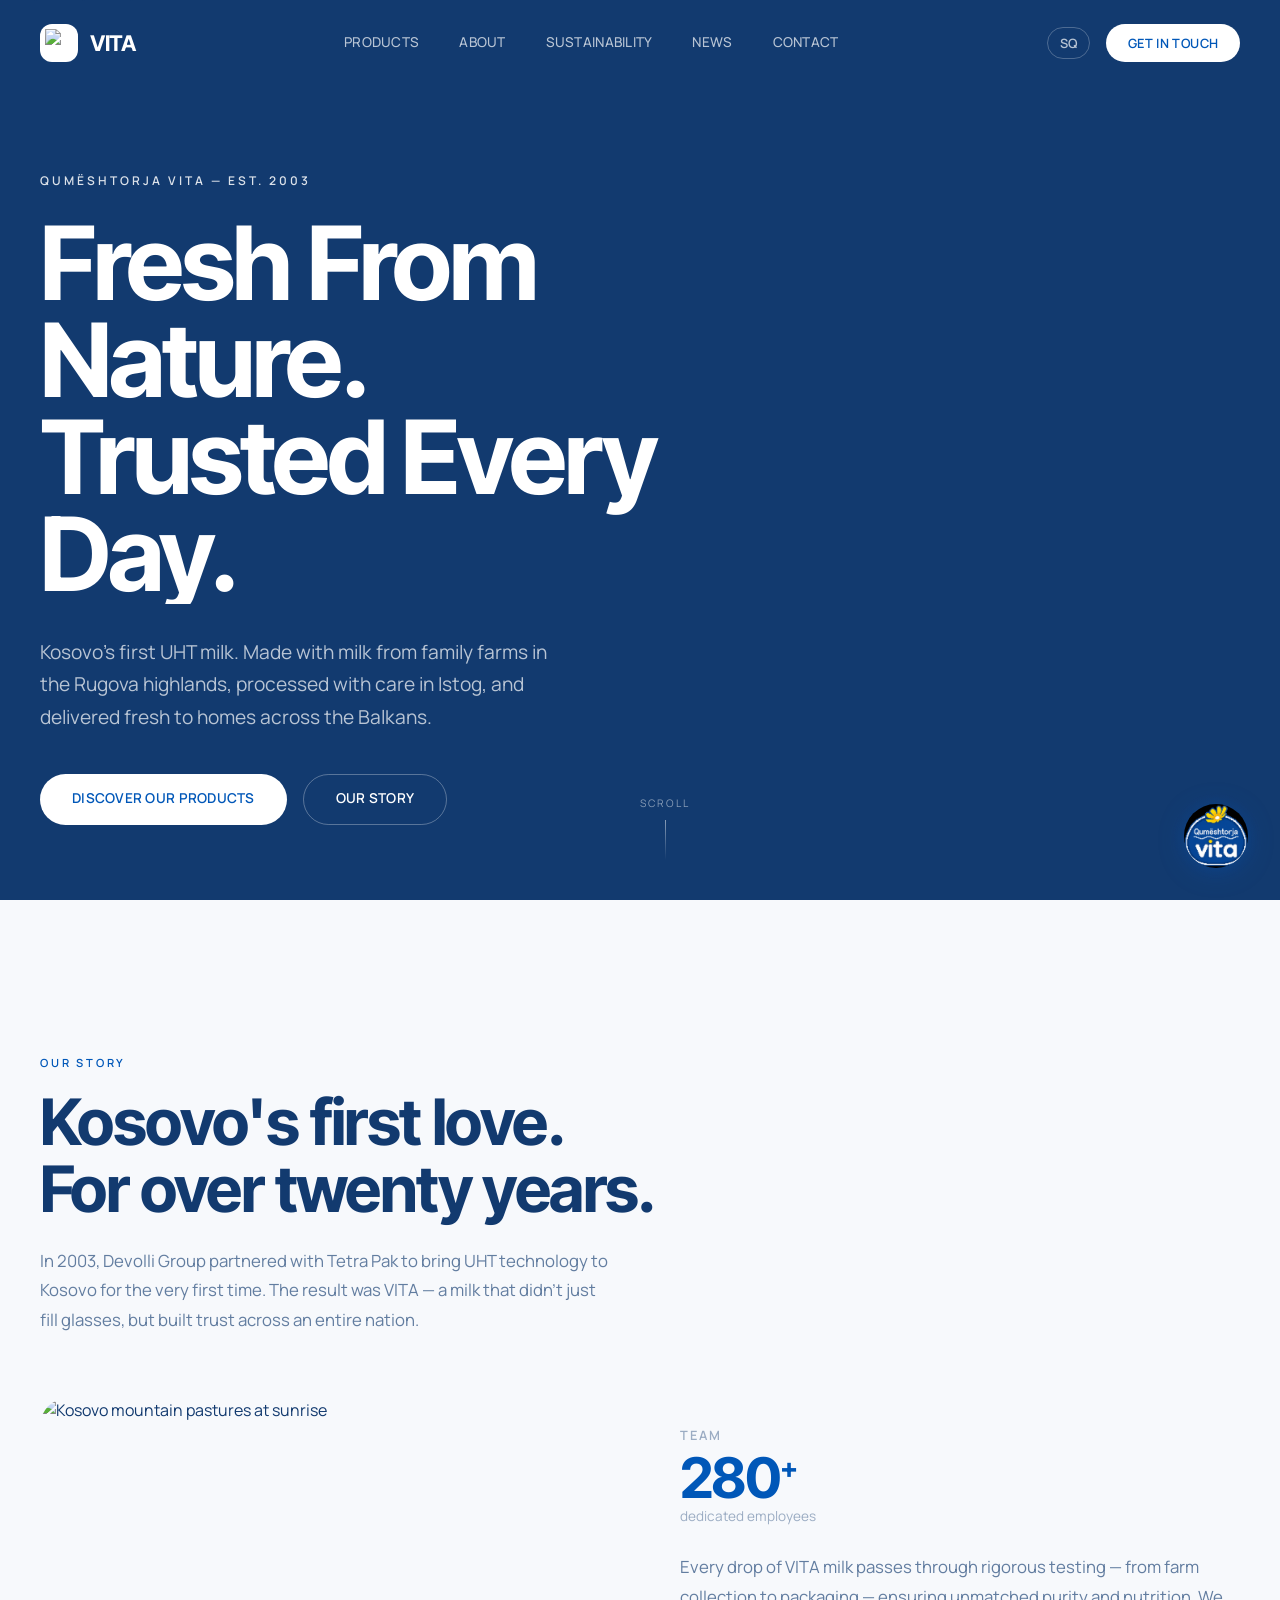
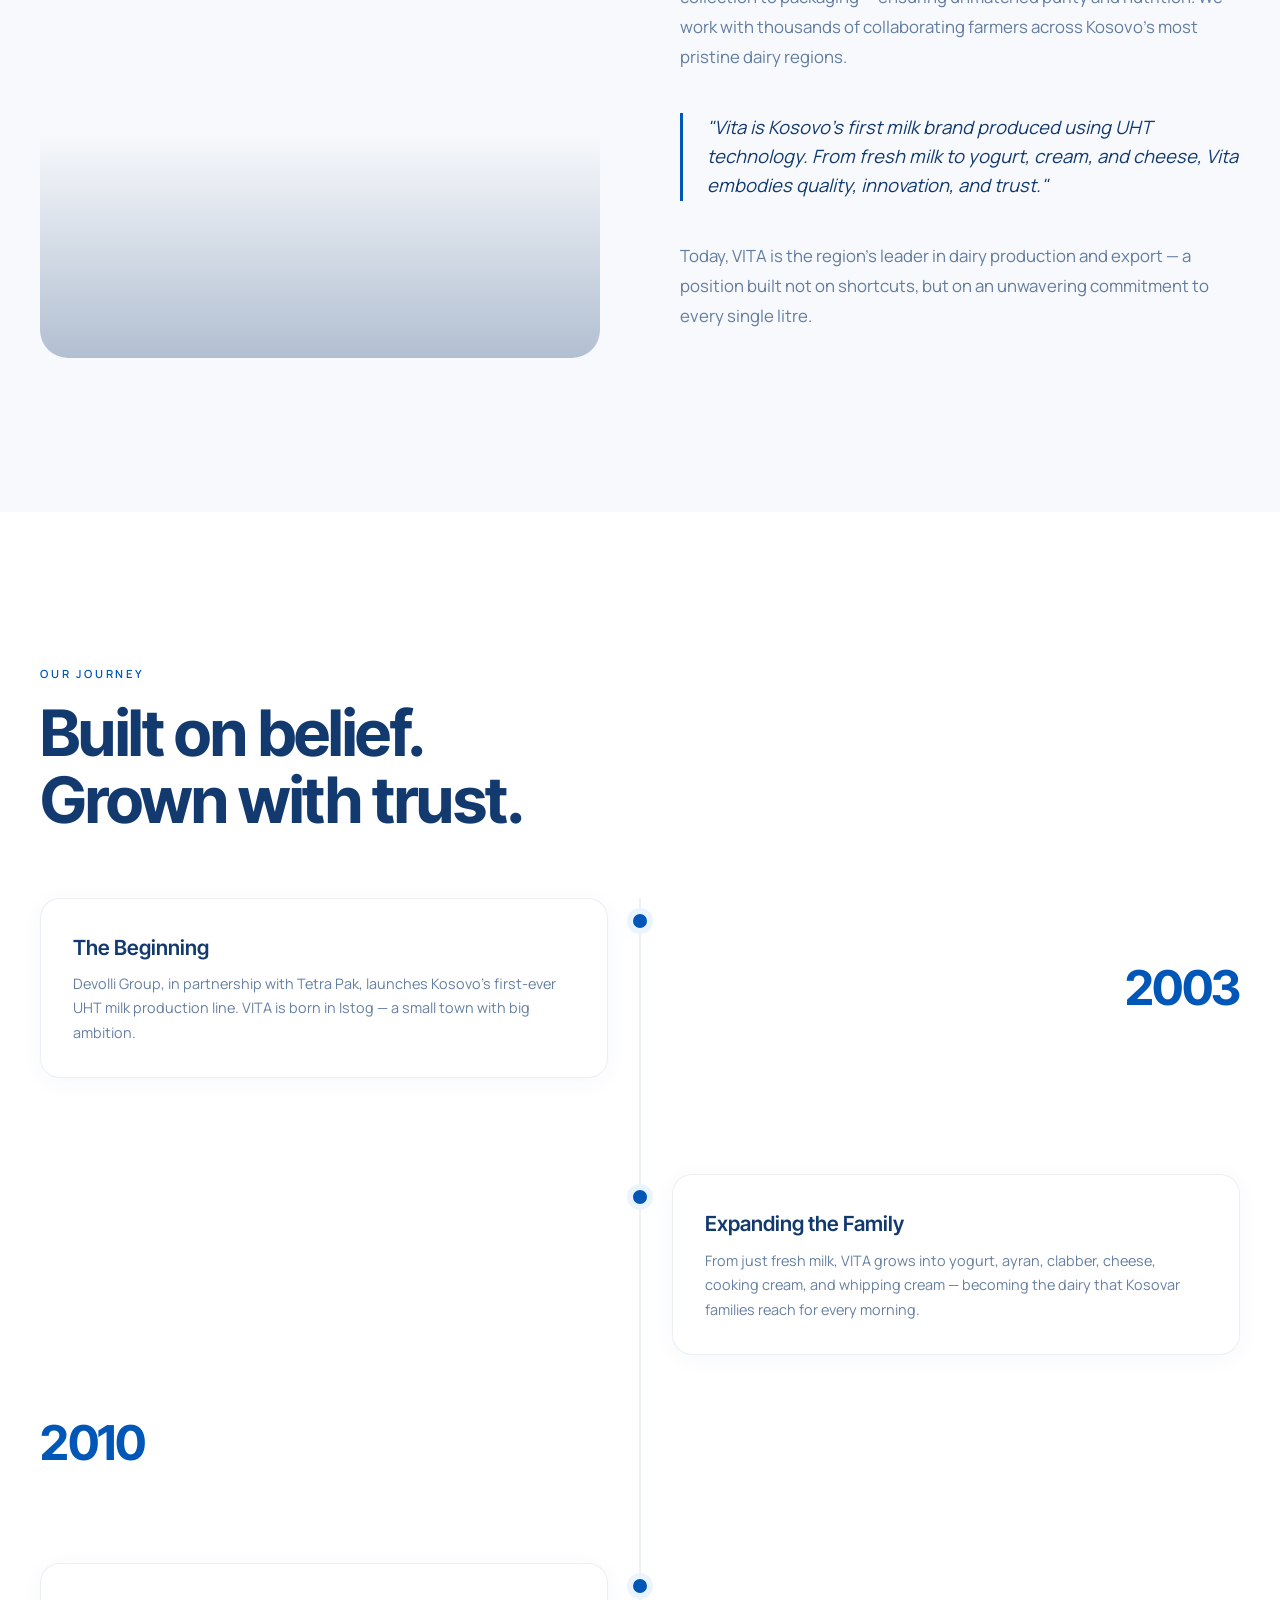
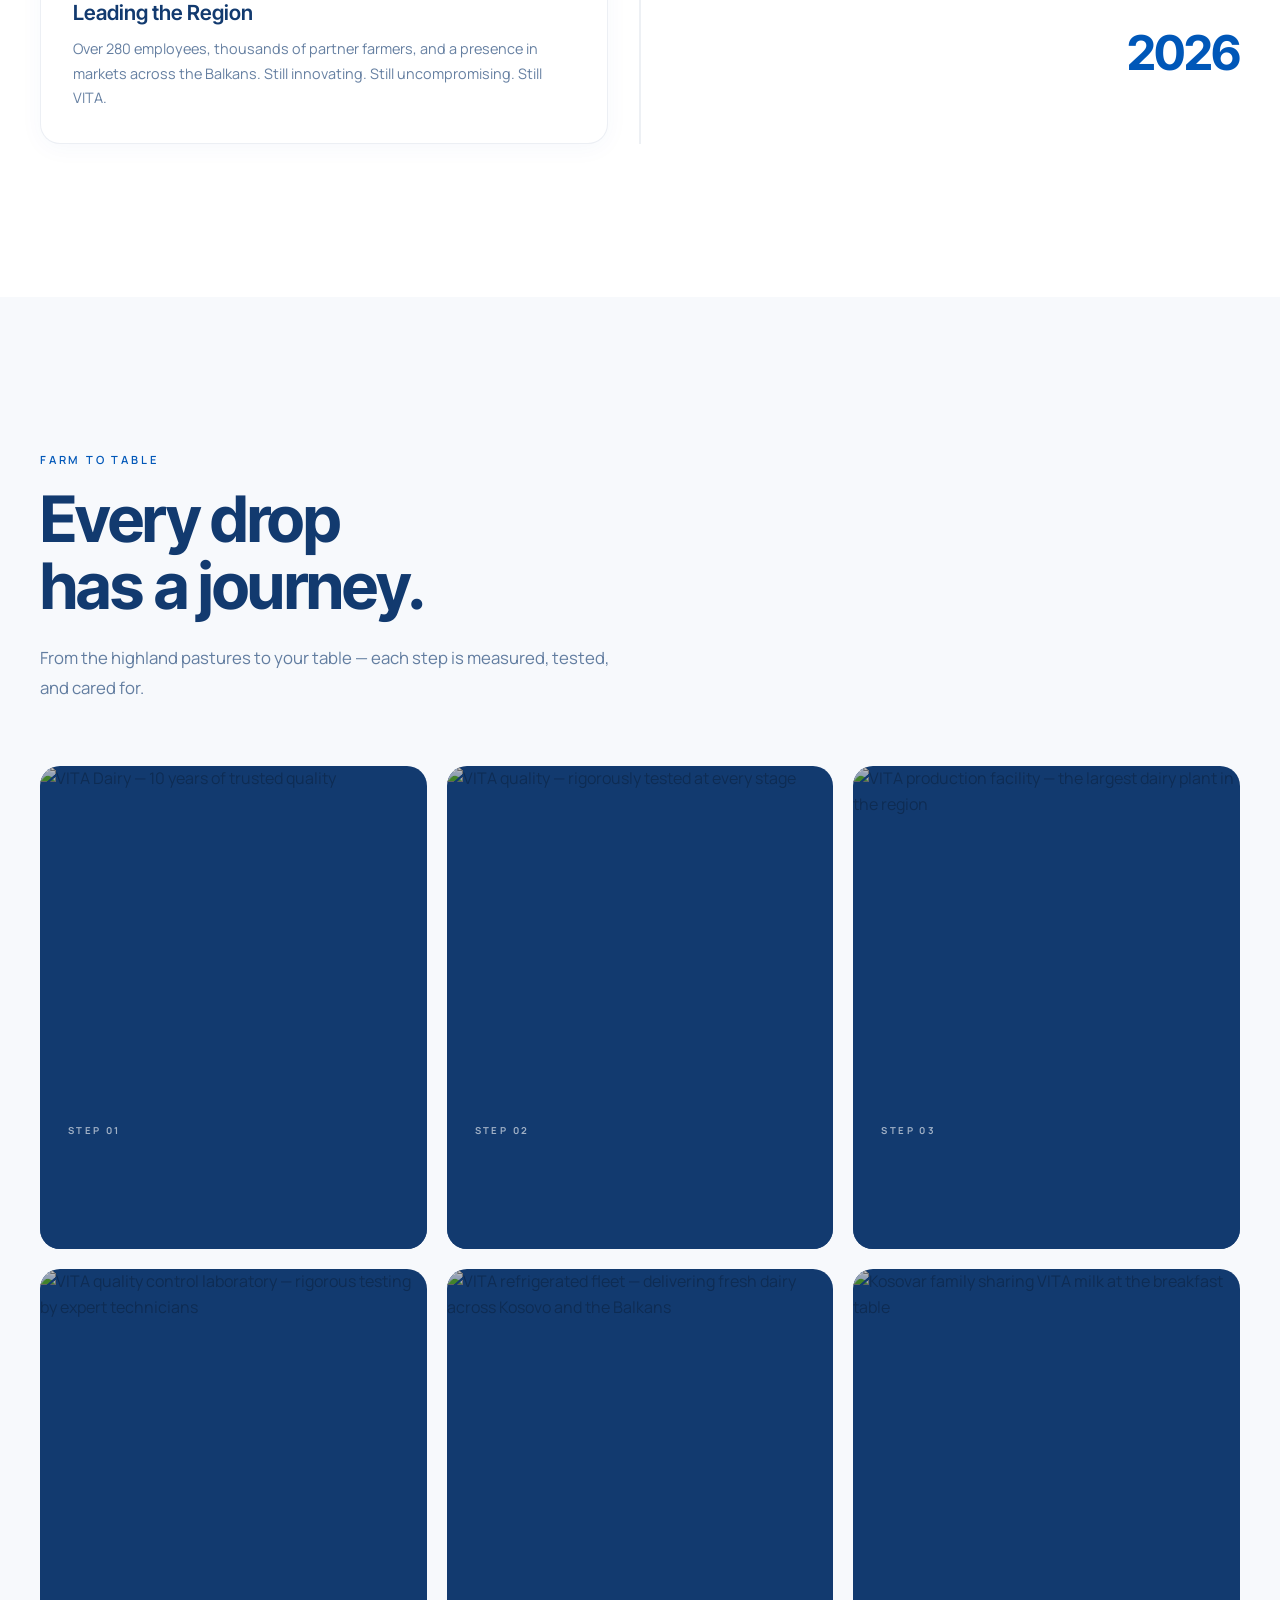
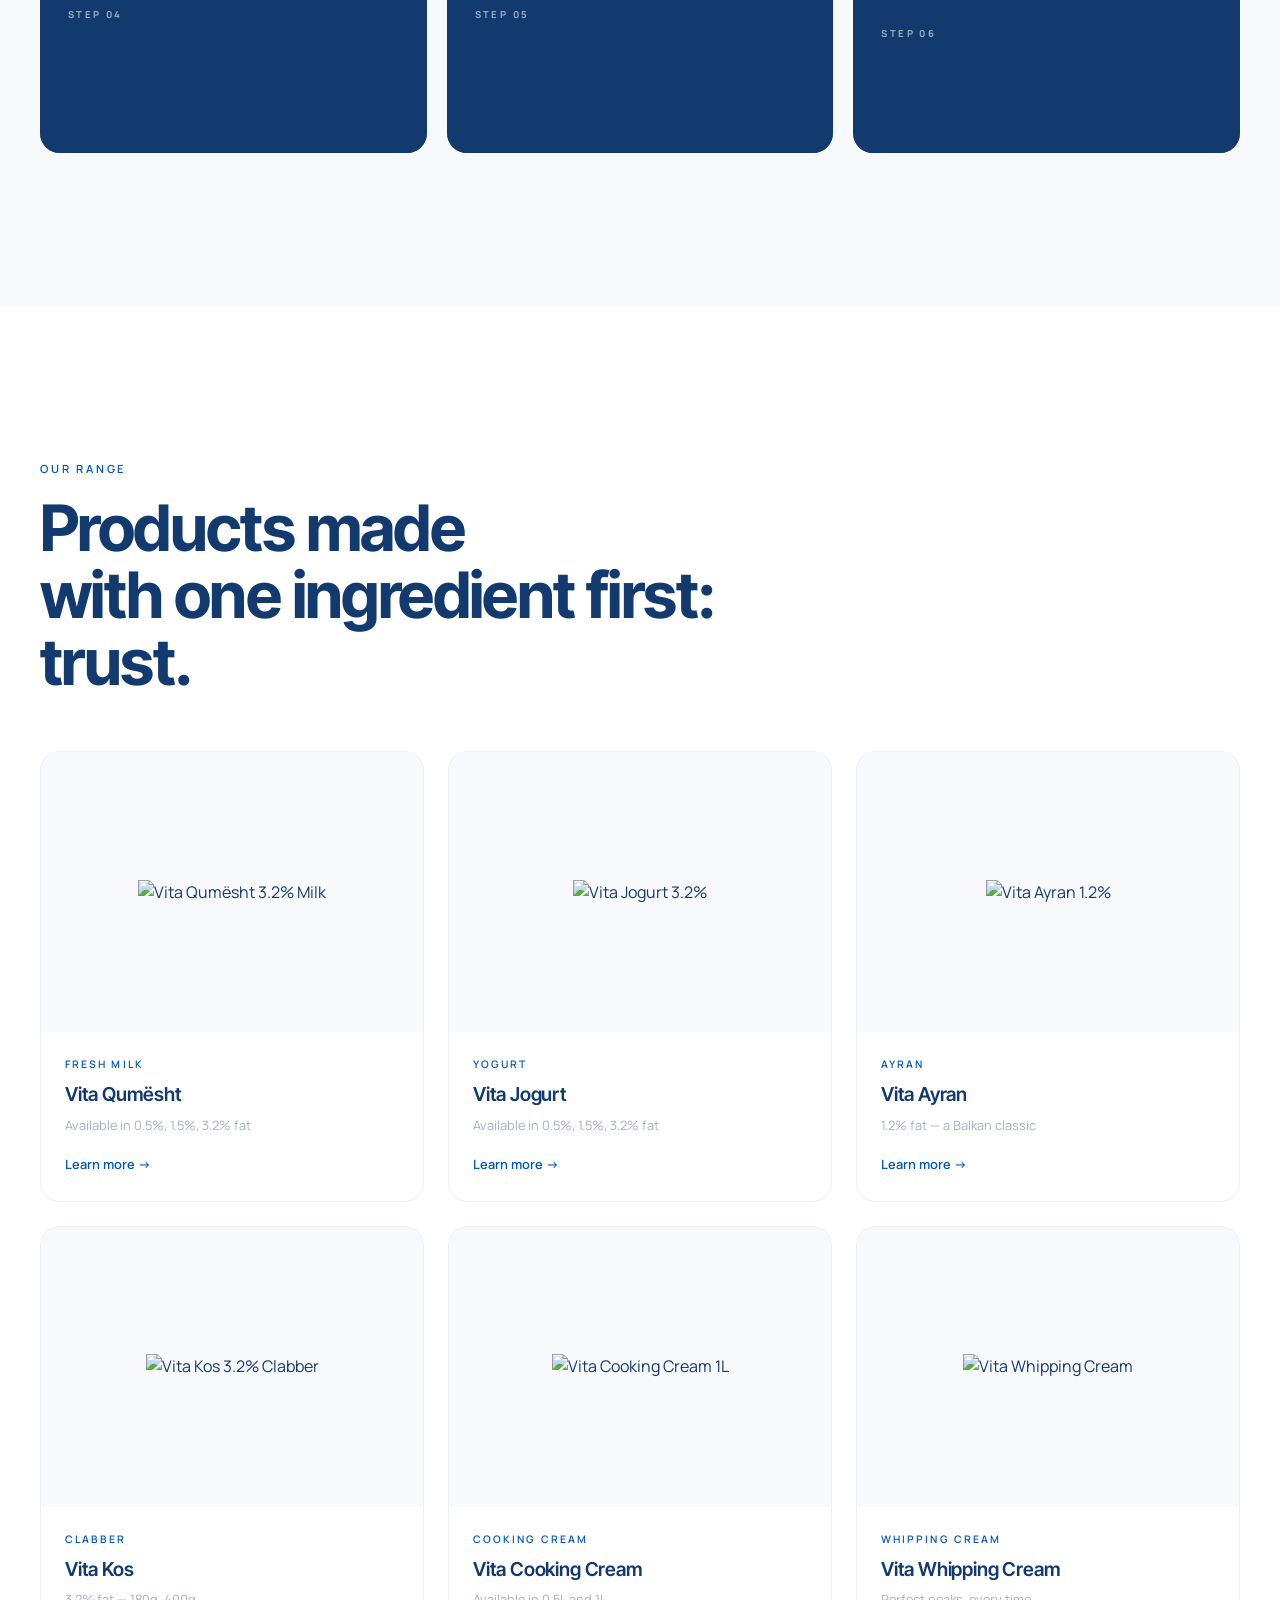
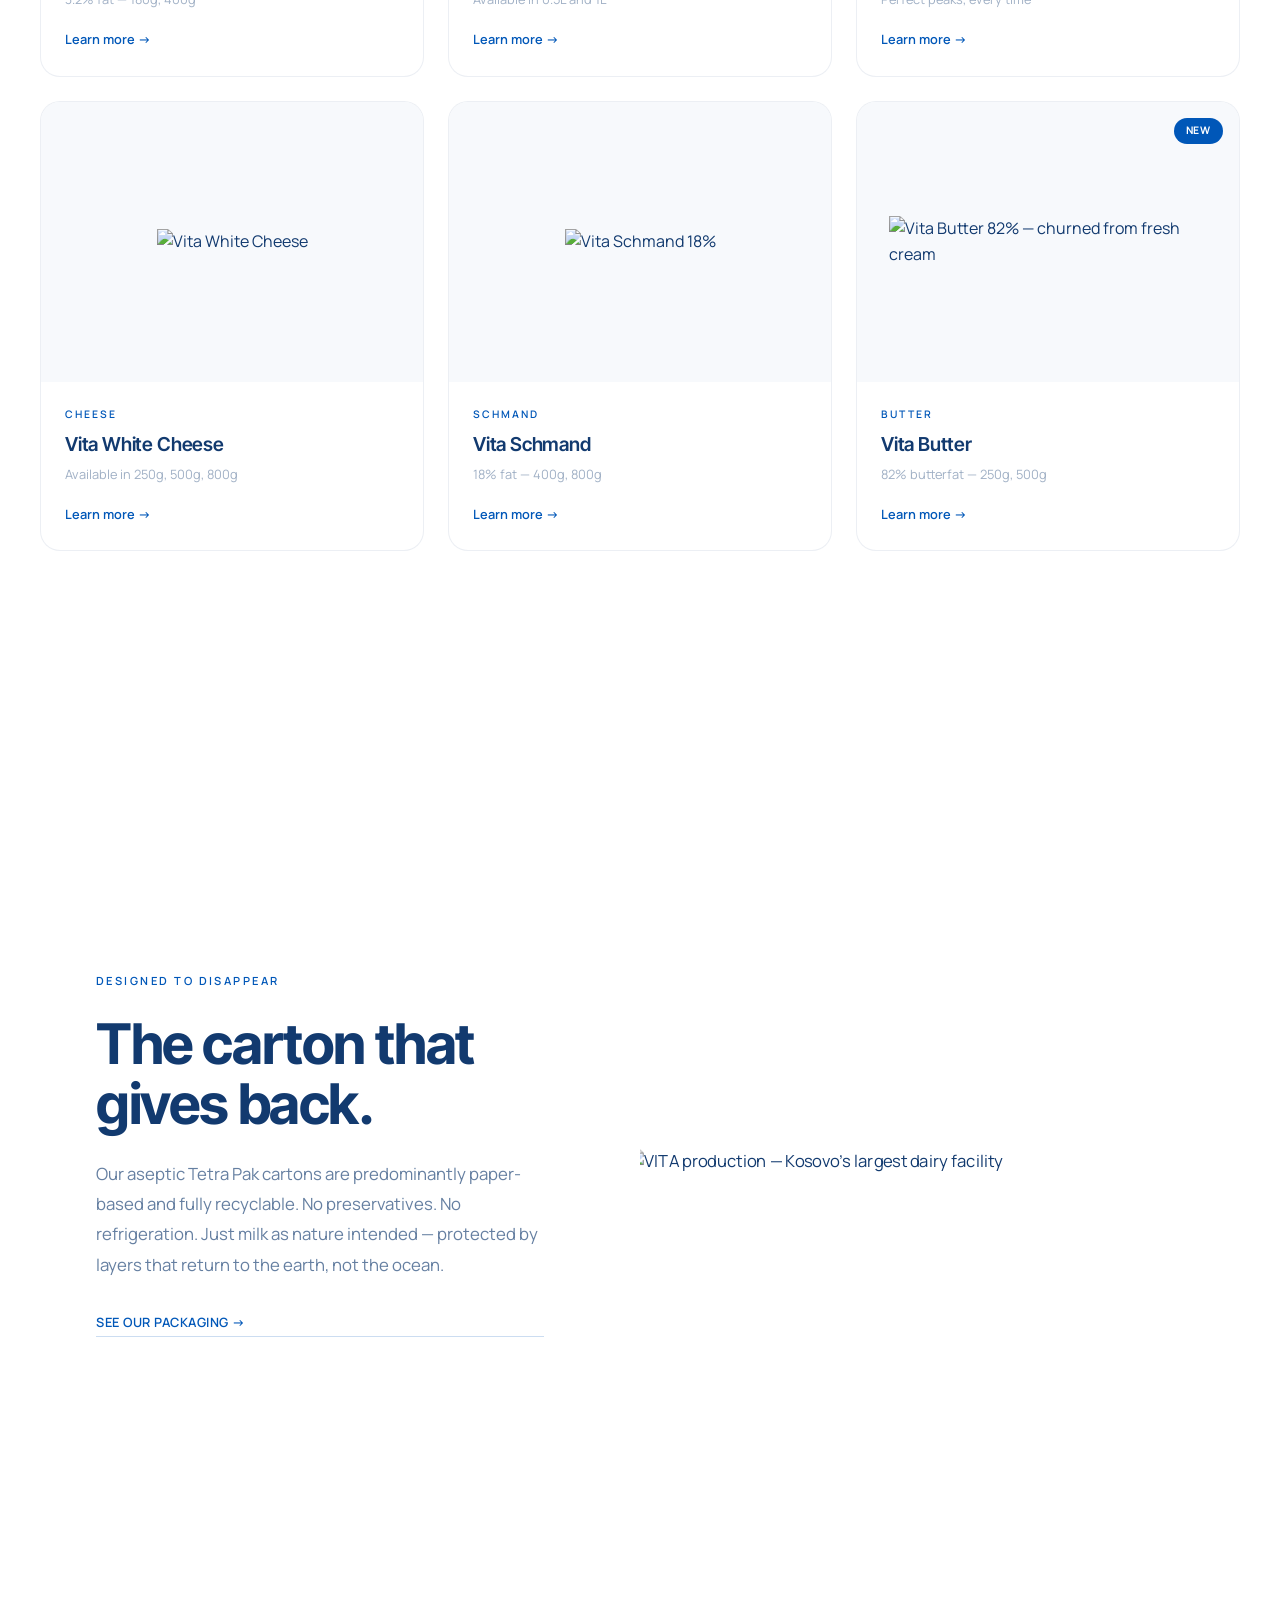
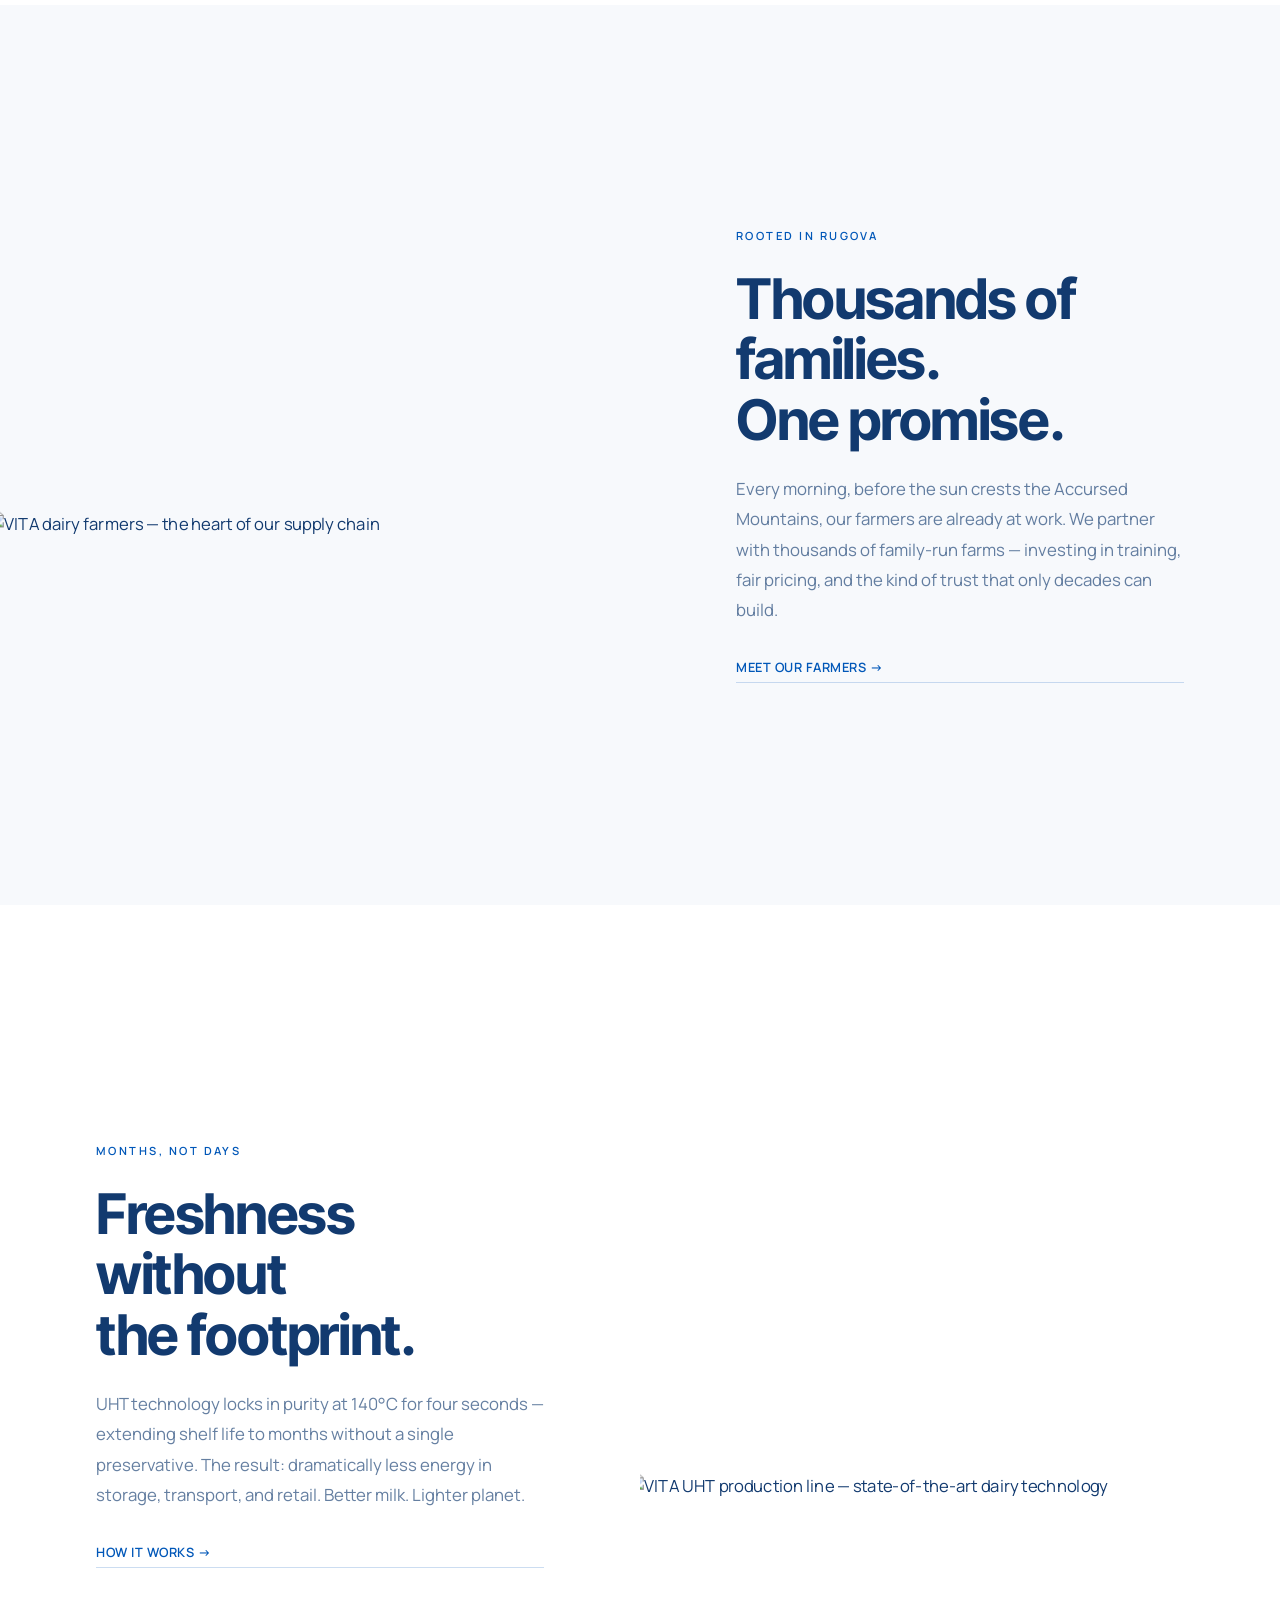
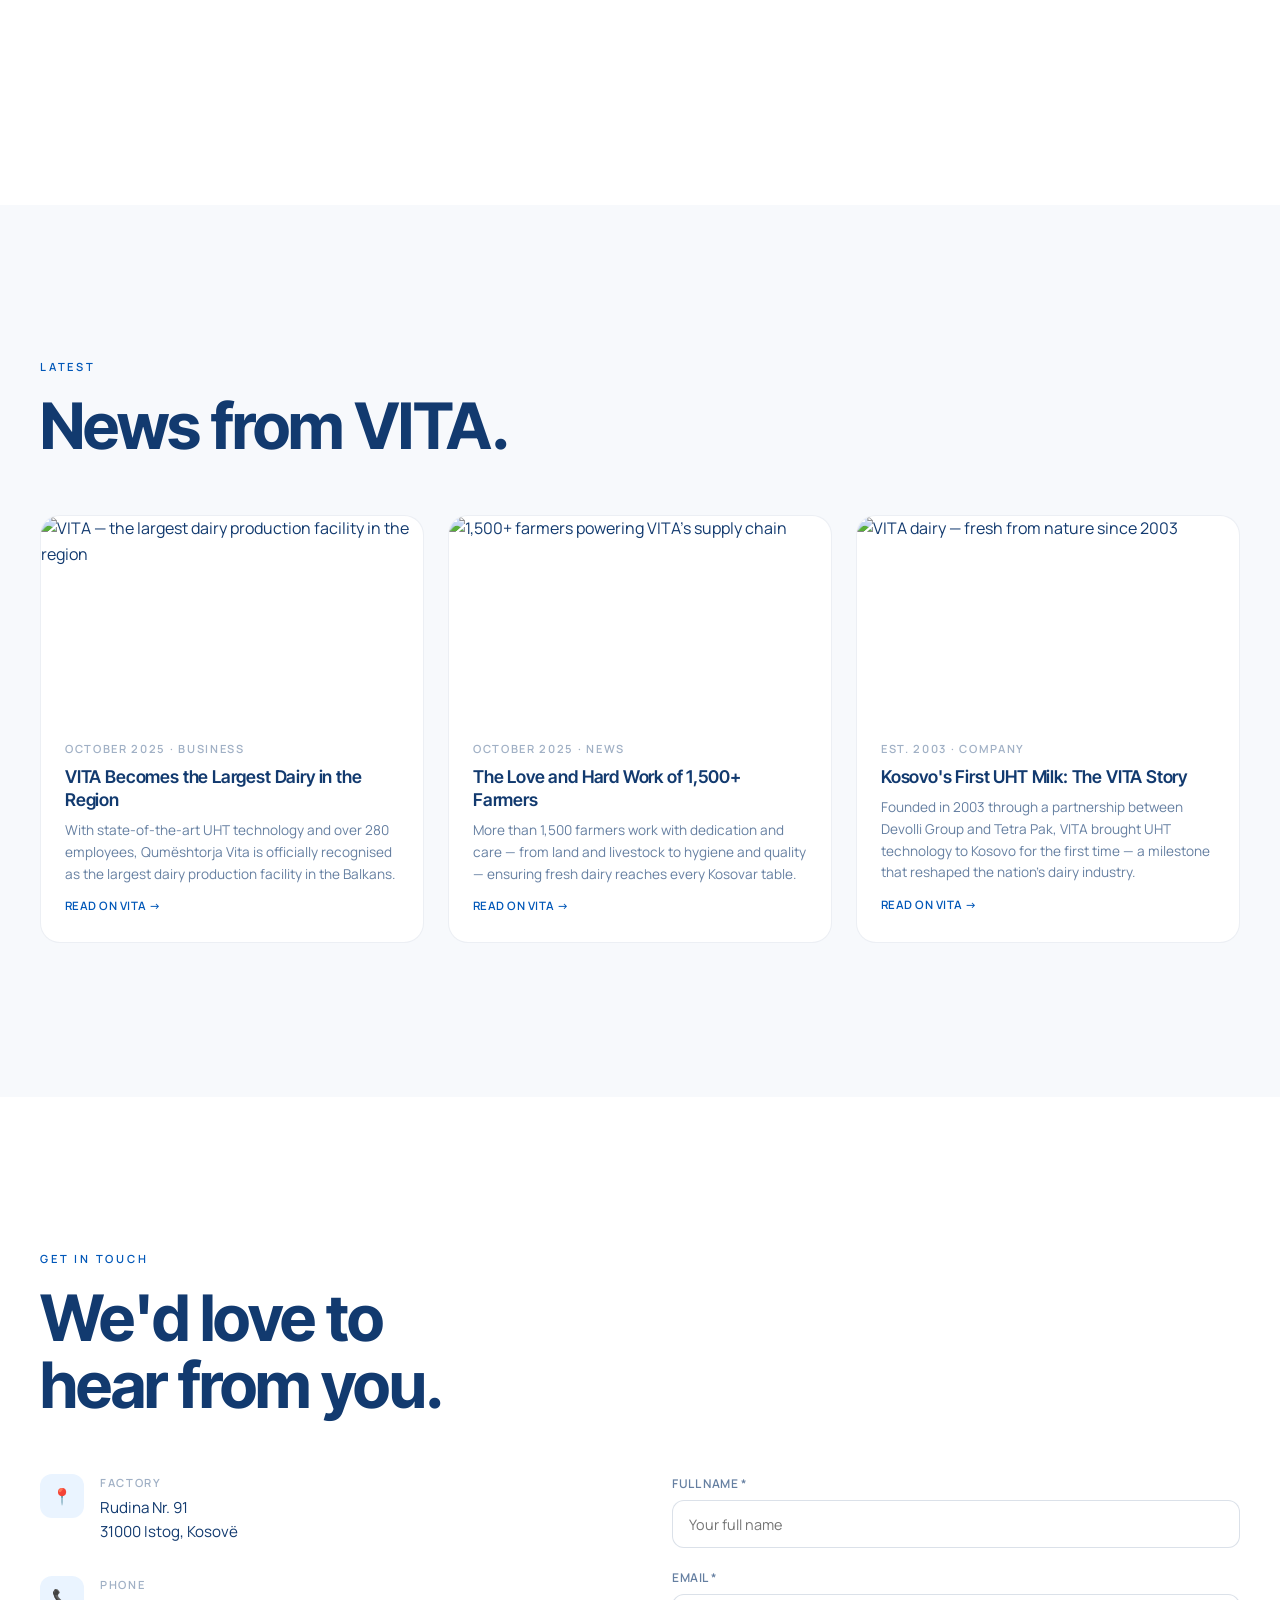
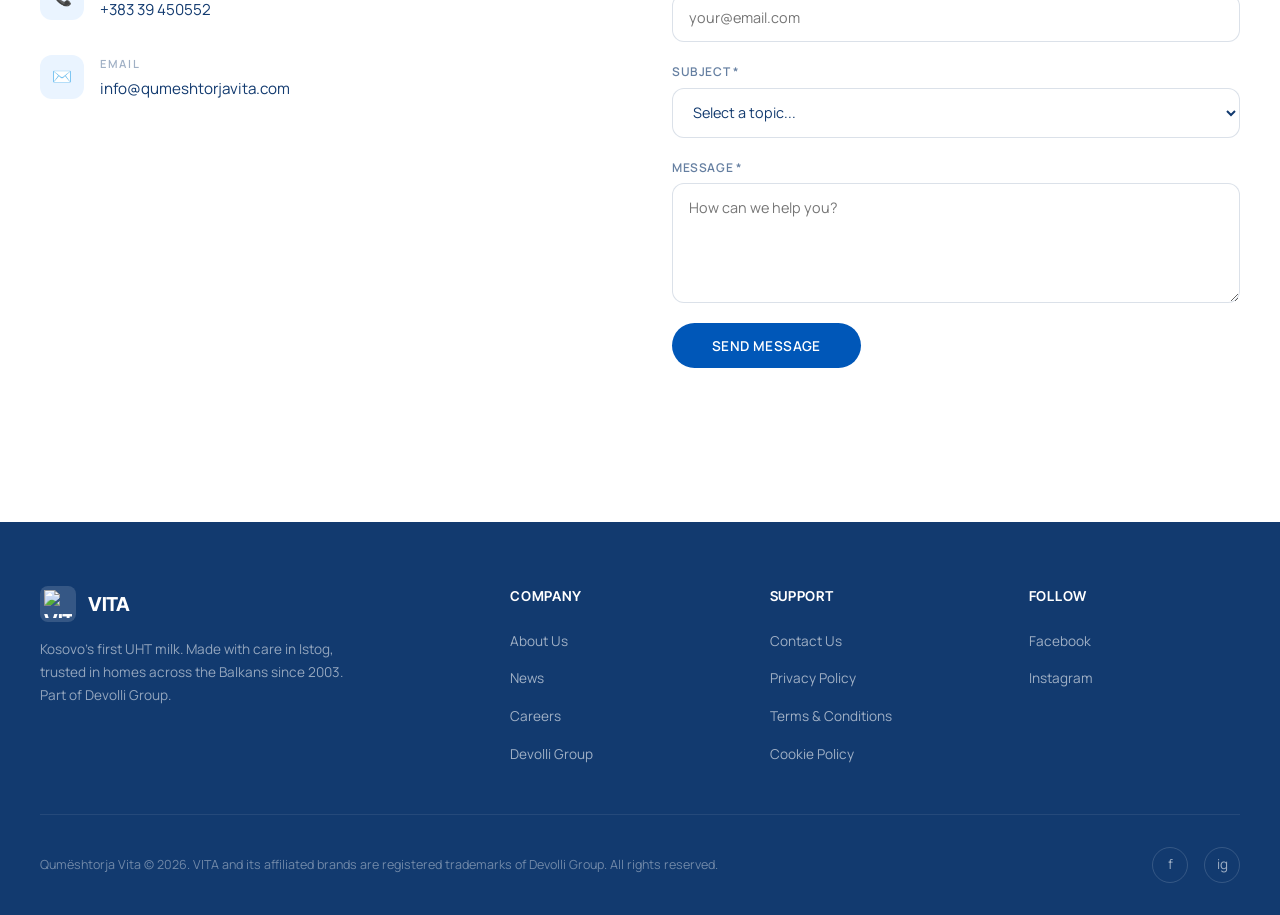
==== commit 29186e70: "game loading" ====
--- a/index.html
+++ b/index.html
@@ -10,6 +10,8 @@
 <link rel="preconnect" href="https://fonts.gstatic.com" crossorigin>
 <link href="https://fonts.googleapis.com/css2?family=Inter+Tight:ital,wght@0,300;0,400;0,500;0,600;0,700;0,800;1,400&family=Manrope:wght@300;400;500;600;700;800&display=swap" rel="stylesheet">
 <link rel="stylesheet" href="style.css">
+<script src="https://cdnjs.cloudflare.com/ajax/libs/gsap/3.12.5/gsap.min.js"></script>
+<script src="https://cdn.jsdelivr.net/npm/html2canvas@1.4.1/dist/html2canvas.min.js"></script>
 </head>
 <body>
 
@@ -552,10 +554,10 @@
 
 <script src="script.js" defer></script>
 
-<!-- Pixel Mascot -->
+<!-- Floating Icon -->
 <canvas id="dissolve-canvas" aria-hidden="true"></canvas>
-<div class="mascot" id="mascot" aria-label="VITA mascot">
-  <canvas class="mascot__sprite" id="mascotSprite" width="32" height="32"></canvas>
+<div class="mascot" id="mascot" aria-label="VITA floating icon">
+  <img class="mascot__sprite" id="mascotSprite" src="floating-icon.png" alt="VITA">
   <div class="mascot__glow"></div>
 </div>
 
--- a/style.css
+++ b/style.css
@@ -480,6 +480,7 @@
   height: 100vh;
   pointer-events: none;
   opacity: 0;
+  transition: opacity 0.5s ease;
 }
 
 /* ============================================
@@ -520,7 +521,8 @@
 .mascot__sprite {
   width: 64px;
   height: 64px;
-  image-rendering: pixelated;
+  border-radius: 50%;
+  object-fit: cover;
   display: block;
   position: relative;
   z-index: 2;
